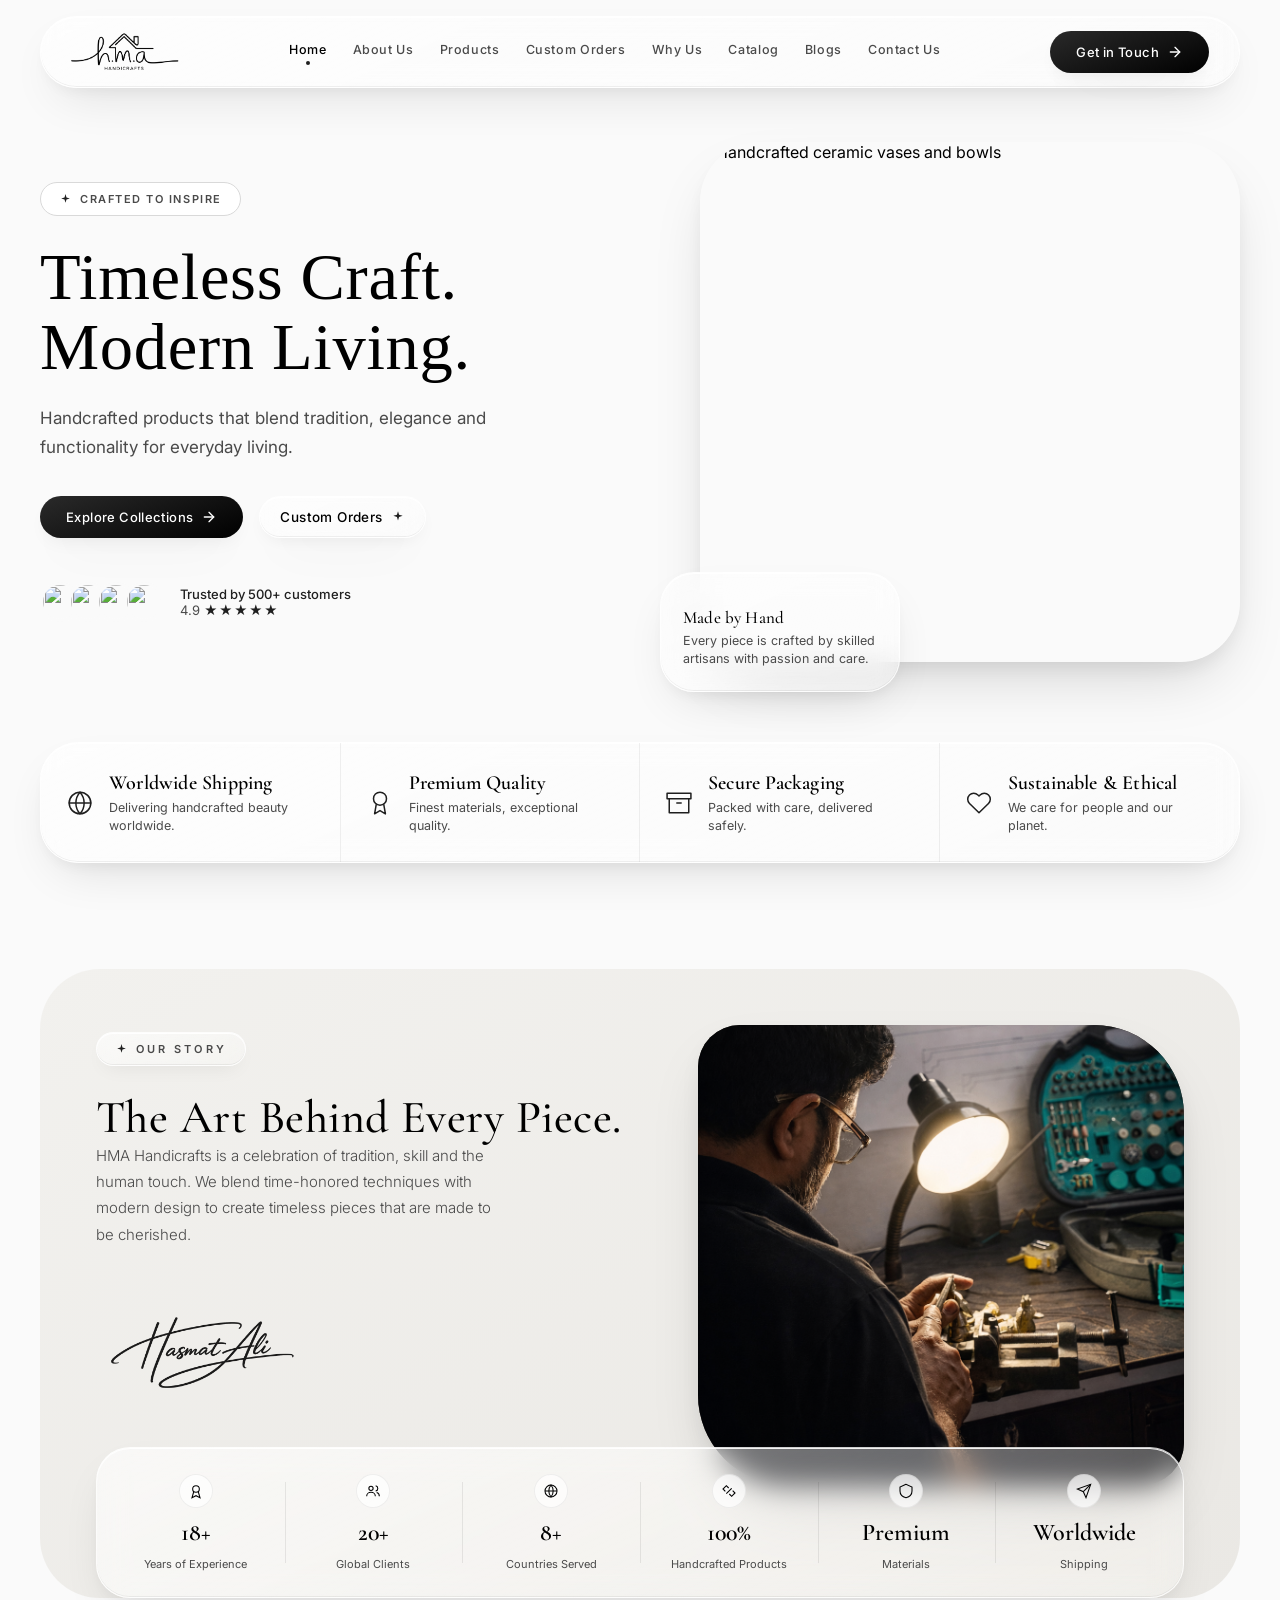
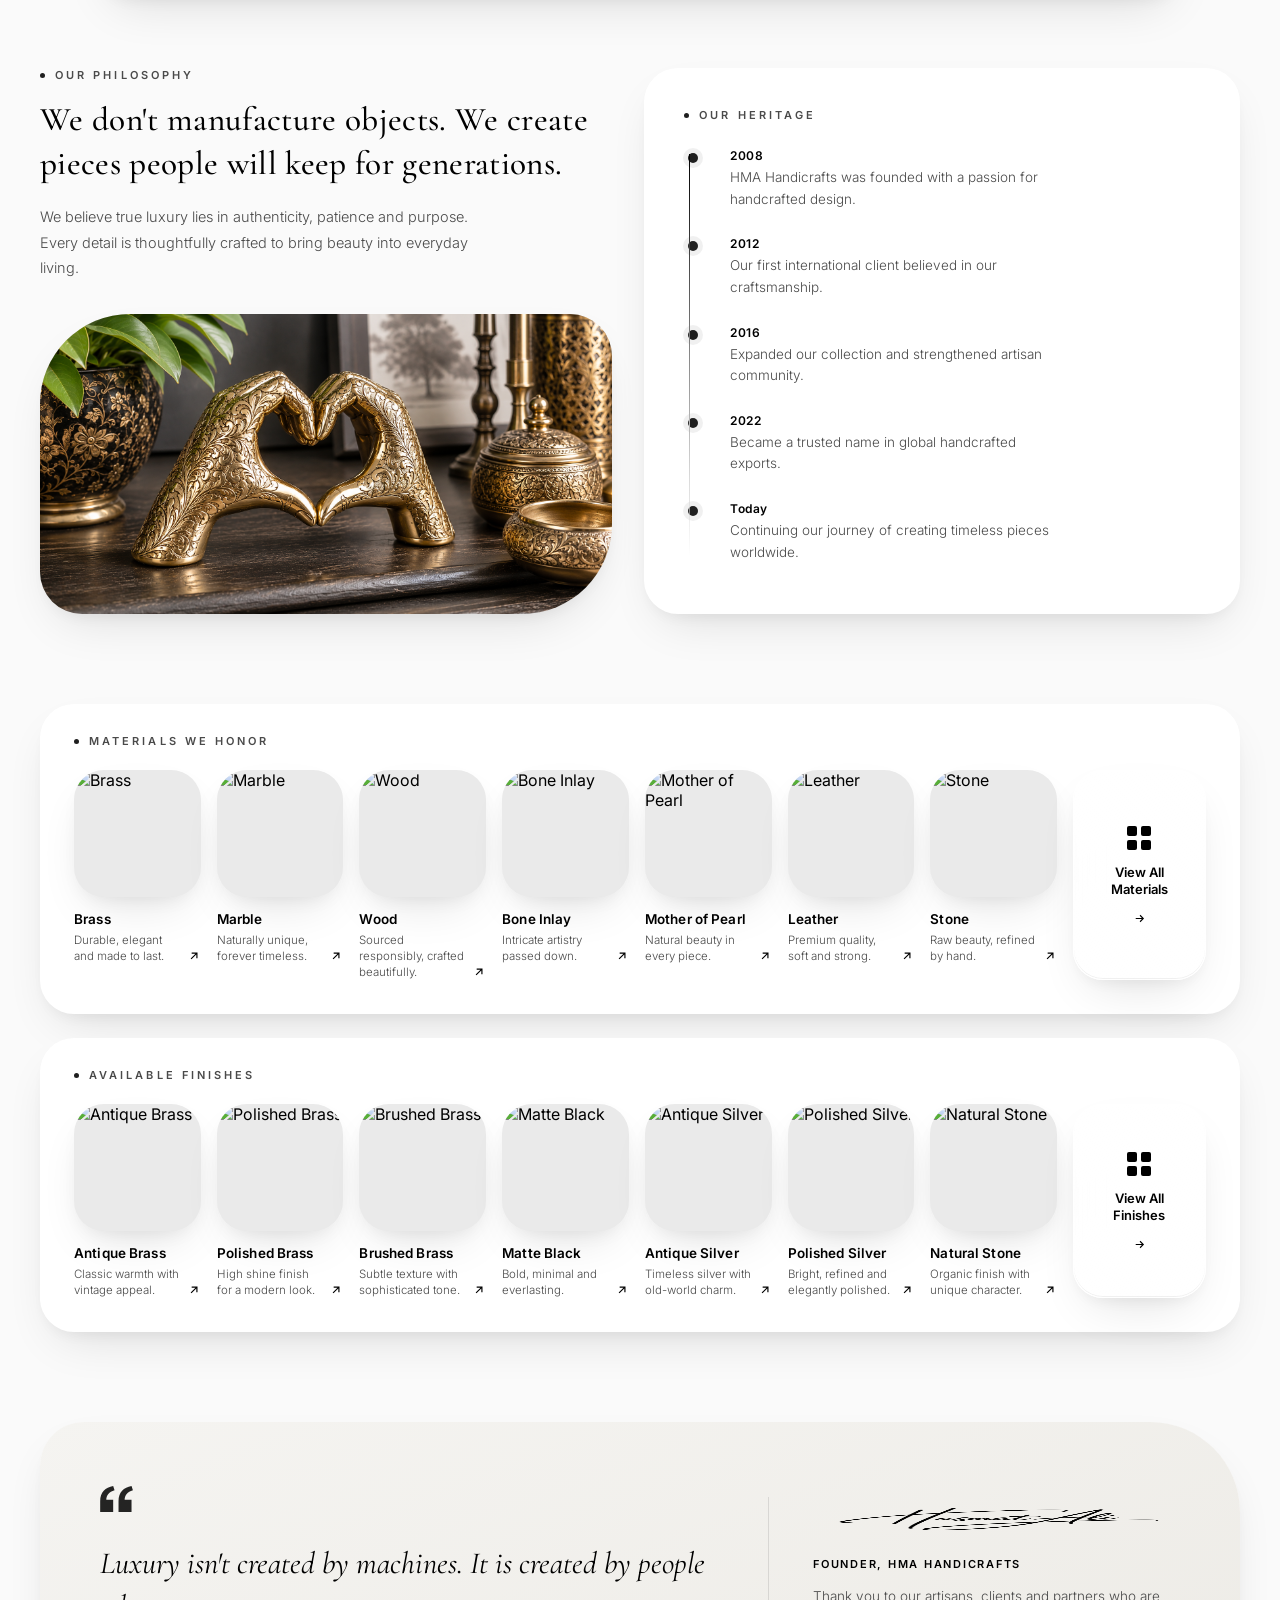
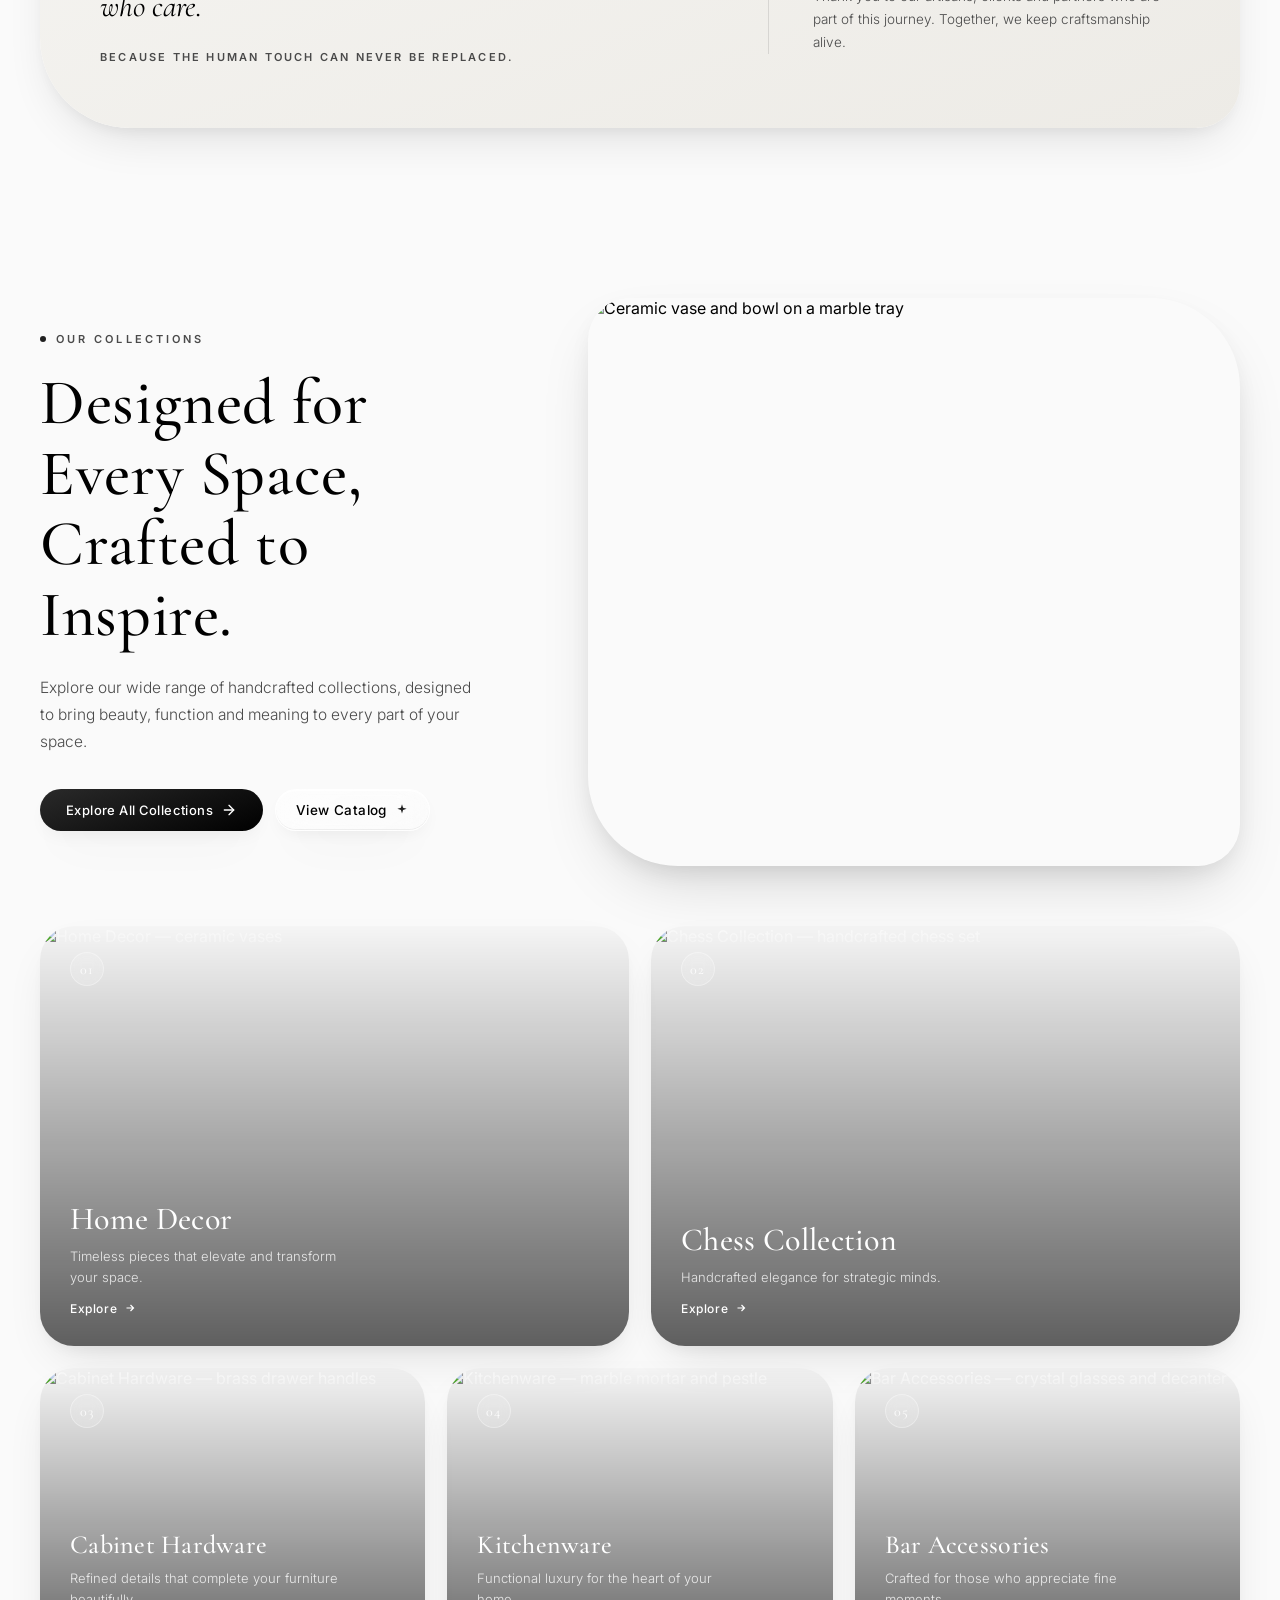
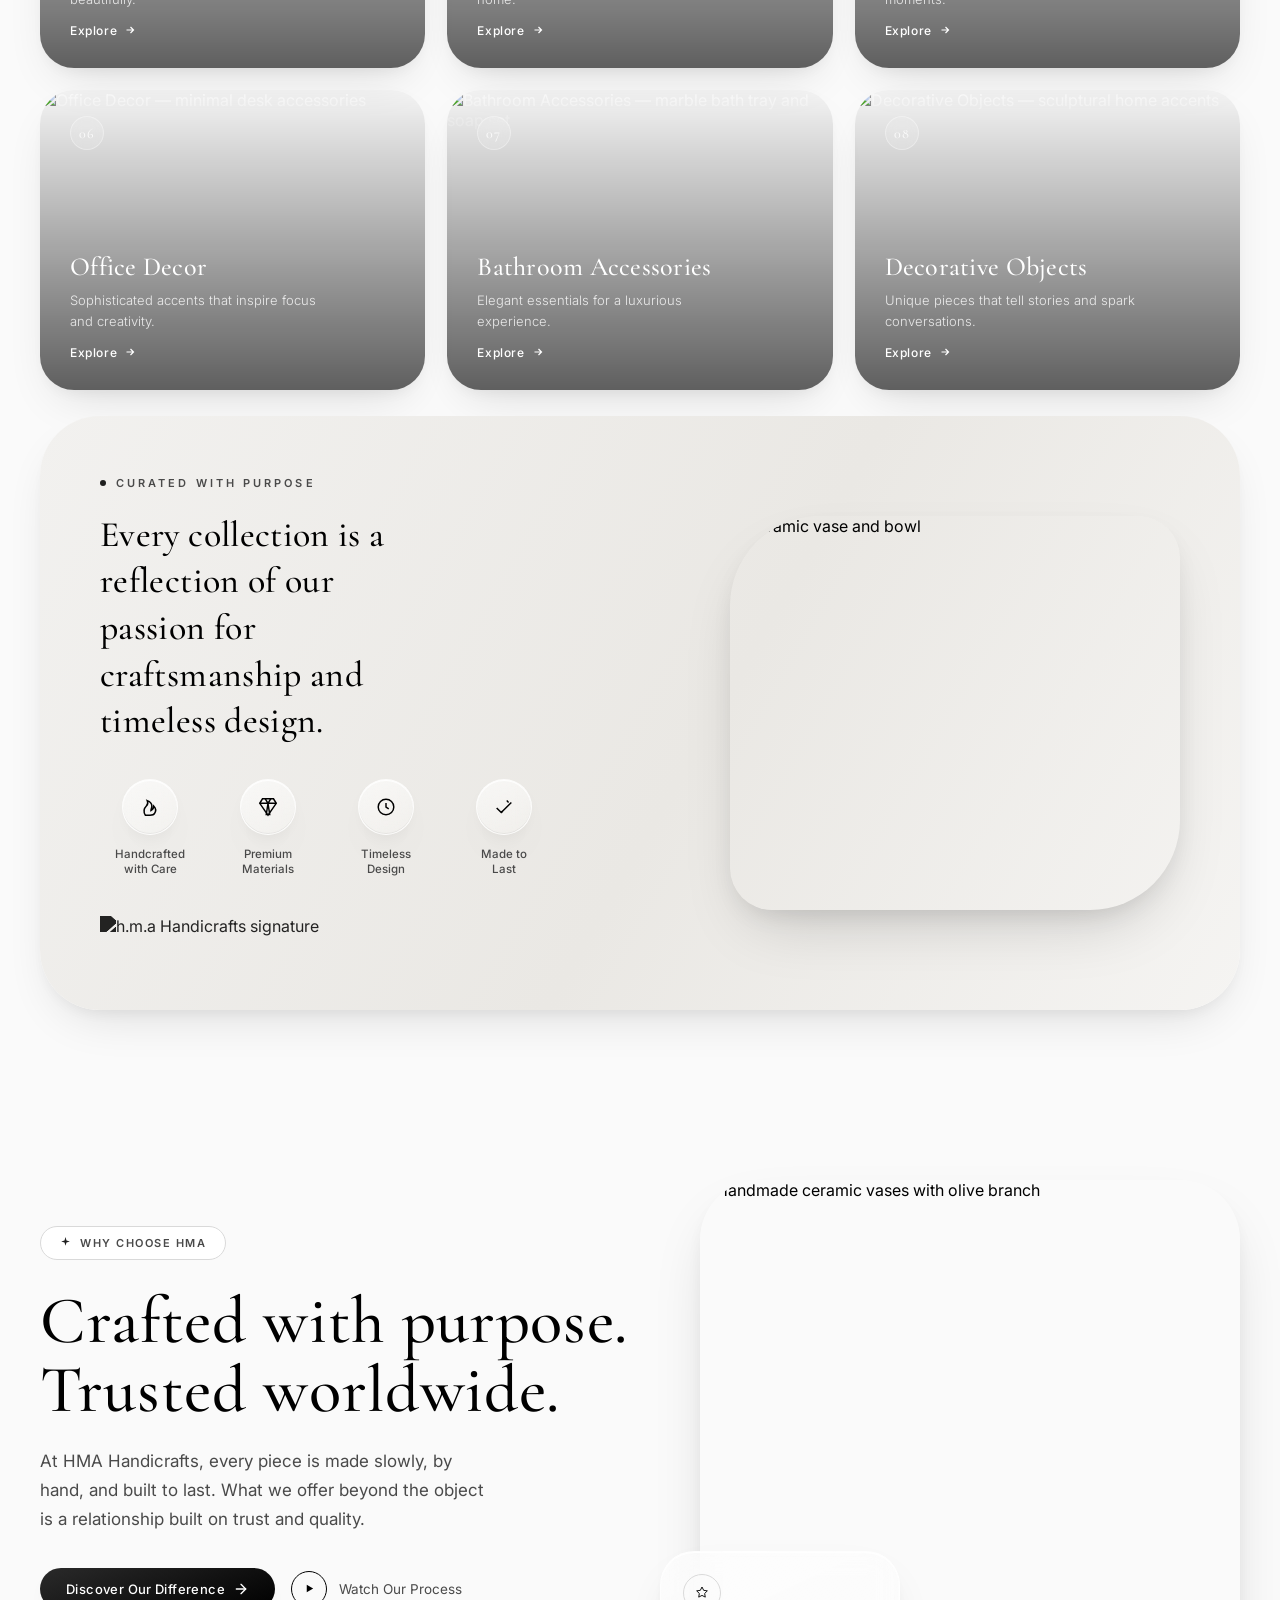
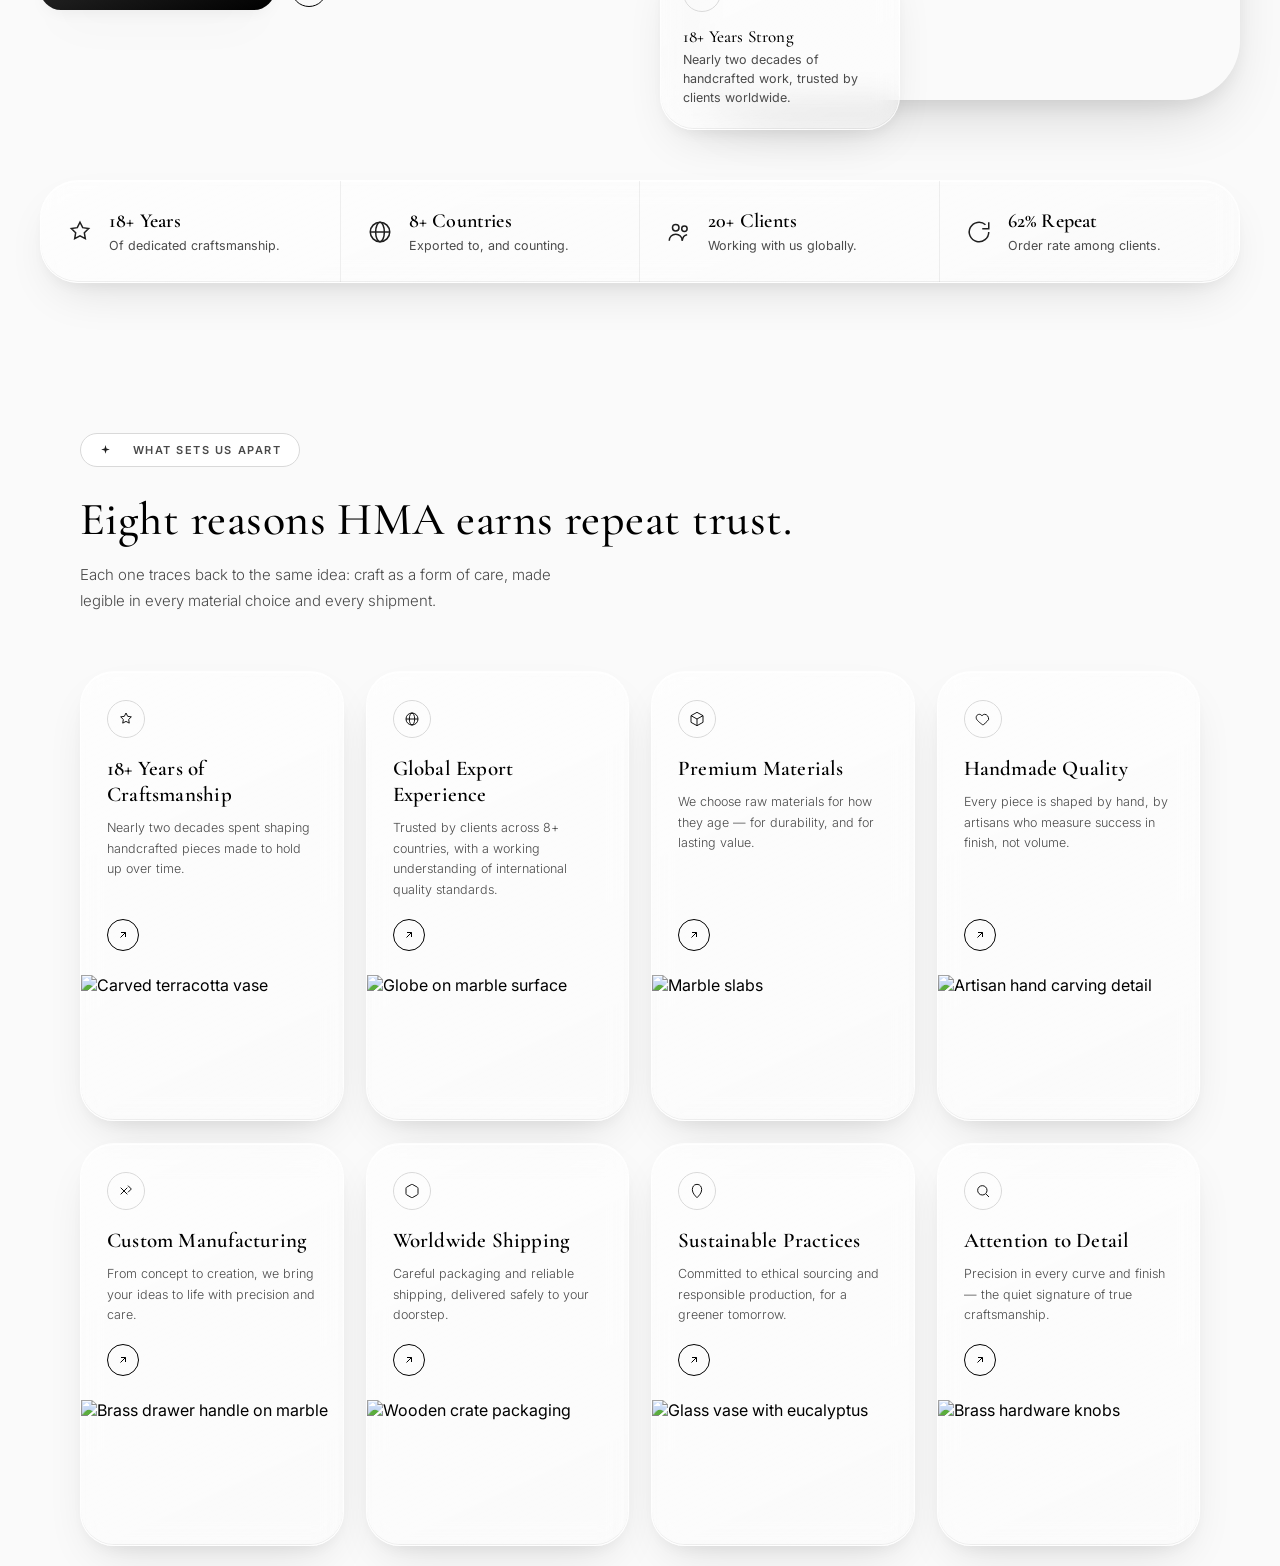
==== index.html @ 2c1ede99 "Update index.html" ====
<!DOCTYPE html>
<html lang="en">
<head>
  <meta charset="UTF-8">
  <meta name="viewport" content="width=device-width, initial-scale=1.0">
  <title>My Website</title>
  <link rel="preconnect" href="https://fonts.googleapis.com">
  <link rel="preconnect" href="https://fonts.gstatic.com" crossorigin>
  <link rel="stylesheet" href="https://fonts.googleapis.com/css2?family=Cormorant+Garamond:ital,wght@0,300;0,400;0,500;0,600;1,400&family=Inter:wght@300;400;500;600&display=swap">
  <style>
    * {
      margin: 0;
      padding: 0;
      box-sizing: border-box;
    }

    a {
      text-decoration: none;
      color: inherit;
    }

    body {
      background-color: #F5F5F7;
      min-height: 100vh;
      font-family: 'Helvetica Neue', Arial, sans-serif;
    }

    :root{
      --ivory:#FAFAFA;
      --cream:#FFFFFF;
      --sand:#F5F5F7;
      --sand-deep:#EAEAEA;
      --taupe:#D9D9D9;
      --clay:#4A4A4A;
      --bronze:#000000;
      --gold:#1F1F1F;
      --gold-soft:#EAEAEA;
      --charcoal:#1F1F1F;
      --graphite:#4A4A4A;
      --ink:#000000;

      --glass-blur:14px;
      --glass-sat:140%;
      --glass-bg:linear-gradient(155deg, rgba(255,255,255,0.62), rgba(255,255,255,0.26));
      --glass-border:1px solid rgba(255,255,255,0.7);
      --glass-highlight:inset 0 1px 0 rgba(255,255,255,0.9), inset 0 -1px 0 rgba(0,0,0,0.06);
      --shadow-soft:0 20px 50px -18px rgba(0,0,0,0.14), 0 8px 20px -8px rgba(0,0,0,0.08);
      --shadow-lift:0 28px 64px -20px rgba(0,0,0,0.18), 0 10px 26px -8px rgba(0,0,0,0.10);

      --shadow-md:var(--shadow-soft);
      --shadow-lg:var(--shadow-lift);

      --r-pill:100px;
    }

    header{
      position:sticky;
      top:16px;
      z-index:100;
      padding:0;
    }
    header .header-inner{position:relative;z-index:2;}
    .header-inner{
      display:flex;
      align-items:center;
      justify-content:space-between;
      gap:24px;
      padding:14px 30px;
      background:var(--glass-bg);
      backdrop-filter:blur(var(--glass-blur)) saturate(var(--glass-sat));
      -webkit-backdrop-filter:blur(var(--glass-blur)) saturate(var(--glass-sat));
      border:var(--glass-border);
      border-radius:var(--r-pill);
      box-shadow:var(--shadow-soft), var(--glass-highlight);
      transition:box-shadow .3s ease;
      max-width:1200px;
      margin:0 auto;
    }
    header.is-scrolled .header-inner{box-shadow:var(--shadow-lift), var(--glass-highlight);}

    .logo{display:flex;align-items:center;flex-shrink:0;}
    .logo img{height:40px;width:auto;}

    nav.main-nav{display:flex;align-items:center;gap:26px;flex-shrink:0;}
    nav.main-nav a{
      font-size:12.5px;
      font-weight:500;
      letter-spacing:0.05em;
      color:var(--graphite);
      white-space:nowrap;
      position:relative;
      padding-bottom:6px;
      transition:color .3s ease;
    }
    nav.main-nav a:hover{color:var(--bronze);}
    nav.main-nav a.active{color:var(--bronze);}
    nav.main-nav a.active::after{
      content:"";position:absolute;left:50%;bottom:-2px;width:4px;height:4px;
      border-radius:50%;background:var(--gold);transform:translateX(-50%);
    }

    .header-actions{display:flex;align-items:center;gap:18px;flex-shrink:0;}
    .icon-btn{display:flex;align-items:center;justify-content:center;width:22px;height:22px;color:var(--ink);position:relative;transition:opacity .25s ease;background:none;border:none;cursor:pointer;}
    .icon-btn:hover{opacity:0.6;}
    .icon-btn svg{width:20px;height:20px;}

    .cart-wrap{position:relative;}
    .cart-badge{
      position:absolute;top:-9px;right:-10px;background:var(--bronze);color:#fff;
      font-size:10px;font-weight:500;width:16px;height:16px;border-radius:50%;
      display:flex;align-items:center;justify-content:center;line-height:1;
    }

    .cta-btn{
      display:inline-flex;align-items:center;gap:8px;
      background:linear-gradient(160deg, #2A2A2A, #000000);
      color:var(--cream);
      padding:13px 26px;
      border-radius:var(--r-pill);
      font-size:13px;
      font-weight:500;
      letter-spacing:0.03em;
      box-shadow:var(--shadow-md);
      transition:transform .3s ease, box-shadow .3s ease;
    }
    .cta-btn:hover{transform:translateY(-2px);box-shadow:var(--shadow-lg);}
    .cta-btn svg{width:16px;height:16px;}

    .menu-toggle{
      display:none;
      align-items:center;
      justify-content:center;
      width:22px;
      height:22px;
      background:none;
      border:none;
      cursor:pointer;
      color:var(--ink);
      flex-shrink:0;
    }
    .menu-toggle svg{width:22px;height:22px;}
    .menu-toggle .icon-close{display:none;}
    header.is-open .menu-toggle .icon-open{display:none;}
    header.is-open .menu-toggle .icon-close{display:block;}

    .mobile-nav{
      display:none;
      flex-direction:column;
      gap:4px;
      position:absolute;
      top:100%;
      left:0;
      right:0;
      margin:10px auto 0;
      padding:10px 16px;
      background:var(--glass-bg);
      backdrop-filter:blur(var(--glass-blur)) saturate(var(--glass-sat));
      -webkit-backdrop-filter:blur(var(--glass-blur)) saturate(var(--glass-sat));
      border:var(--glass-border);
      border-radius:24px;
      box-shadow:var(--shadow-soft), var(--glass-highlight);
      opacity:0;
      transform:translateY(-8px);
      transition:opacity .25s ease, transform .25s ease;
      z-index:1;
    }
    .mobile-nav a{
      font-size:13.5px;
      font-weight:500;
      letter-spacing:0.03em;
      color:var(--graphite);
      padding:12px 6px;
      border-bottom:1px solid rgba(0,0,0,0.06);
    }
    .mobile-nav a:last-of-type{border-bottom:none;}
    .mobile-nav a.active{color:var(--bronze);}
    .mobile-nav .cta-btn{
      justify-content:center;
      margin-top:8px;
    }

    header.is-open .mobile-nav{
      display:flex;
      opacity:1;
      transform:translateY(0);
    }

    @media (max-width: 900px){
      nav.main-nav{display:none;}
      .header-inner{padding:12px 20px;}
      .menu-toggle{display:flex;}
    }
  </style>
  <style>
:root{
  --ivory:#FAFAFA;
  --cream:#FFFFFF;
  --sand:#F5F5F7;
  --sand-deep:#EAEAEA;
  --clay:#4A4A4A;
  --bronze:#000000;
  --gold:#1F1F1F;
  --charcoal:#1F1F1F;
  --graphite:#4A4A4A;
  --ink:#000000;

  --glass-blur:14px;
  --glass-sat:140%;
  --glass-bg:linear-gradient(155deg, rgba(255,255,255,0.62), rgba(255,255,255,0.26));
  --glass-border:1px solid rgba(255,255,255,0.7);
  --glass-highlight:inset 0 1px 0 rgba(255,255,255,0.9), inset 0 -1px 0 rgba(0,0,0,0.06);
  --shadow-soft:0 20px 50px -18px rgba(0,0,0,0.14), 0 8px 20px -8px rgba(0,0,0,0.08);
  --shadow-lift:0 28px 64px -20px rgba(0,0,0,0.18), 0 10px 26px -8px rgba(0,0,0,0.10);
  --shadow-md:var(--shadow-soft);
  --shadow-lg:var(--shadow-lift);

  --line:var(--sand-deep);
  --card:var(--cream);
  --ink-soft:var(--graphite);
  --r-pill:100px;
  --r-hero:60px;
  --r-card:34px;
}

*{margin:0;padding:0;box-sizing:border-box;}
a{color:inherit;text-decoration:none;}
img{display:block;max-width:100%;}
body{font-family:'Inter', sans-serif;background:var(--ivory);}

.glass{
  background:var(--glass-bg);
  backdrop-filter:blur(var(--glass-blur)) saturate(var(--glass-sat));
  -webkit-backdrop-filter:blur(var(--glass-blur)) saturate(var(--glass-sat));
  border:var(--glass-border);
  box-shadow:var(--shadow-soft), var(--glass-highlight);
  position:relative;
}
.glass:hover{box-shadow:var(--shadow-lift), var(--glass-highlight);}

.hero-section{position:relative;padding:70px 40px 60px;}
.hero-grid{
  display:grid;
  grid-template-columns:1.05fr 0.95fr;
  gap:64px;
  align-items:center;
  max-width:1500px;
  margin:0 auto;
}

.badge{
  display:inline-flex;align-items:center;gap:8px;
  padding:9px 18px;
  border-radius:var(--r-pill);
  border:1px solid var(--line);
  background:var(--card);
  font-size:11px;font-weight:600;letter-spacing:0.14em;
  color:var(--clay);
  margin-bottom:26px;
}
.badge svg{width:13px;height:13px;color:var(--gold);}

.hero-left h1{
  font-family:'Georgia', serif;
  font-weight:500;
  letter-spacing:0.01em;
  color:var(--ink);
  font-size:clamp(44px,5.2vw,68px);
  line-height:1.05;
  margin-bottom:22px;
}
.hero-left .lead{
  font-size:17px;line-height:1.7;color:var(--ink-soft);max-width:460px;margin-bottom:34px;
}

.hero-ctas{display:flex;align-items:center;gap:16px;margin-bottom:44px;}

.cta-btn{
  display:inline-flex;align-items:center;gap:8px;
  background:linear-gradient(160deg, #2A2A2A, #000000);
  color:var(--cream);
  padding:13px 26px;
  border-radius:var(--r-pill);
  font-size:13px;
  font-weight:500;
  letter-spacing:0.03em;
  box-shadow:var(--shadow-md);
  transition:transform .3s ease, box-shadow .3s ease;
}
.cta-btn:hover{transform:translateY(-2px);box-shadow:var(--shadow-lg);}
.cta-btn svg{width:16px;height:16px;}

.btn-outline{
  display:inline-flex;align-items:center;gap:8px;
  padding:13px 26px;
  border-radius:var(--r-pill);
  border:1px solid var(--line);
  font-size:13px;
  font-weight:500;
  letter-spacing:0.03em;
  color:var(--charcoal);
  transition:border-color .3s ease, background .3s ease;
}
.btn-outline:hover{border-color:var(--bronze);background:var(--sand);}
.btn-outline svg{width:14px;height:14px;}

.hero-trust{display:flex;align-items:center;gap:16px;}
.avatar-stack{display:flex;}
.avatar-stack img{width:40px;height:40px;border-radius:50%;object-fit:cover;border:3px solid var(--ivory);margin-left:-12px;}
.avatar-stack img:first-child{margin-left:0;}
.trust-text .trust-line1{font-size:13px;font-weight:500;color:var(--charcoal);}
.trust-text .trust-rating{font-size:13px;color:var(--ink-soft);}
.trust-text .stars{color:var(--gold);letter-spacing:1px;}

.hero-right{position:relative;border-radius:var(--r-hero);overflow:visible;}
.hero-right img{border-radius:var(--r-hero);width:100%;height:520px;object-fit:cover;box-shadow:var(--shadow-lg);}

.hero-float-card{
  position:absolute;bottom:-30px;left:-40px;
  width:240px;padding:22px;
  border-radius:var(--r-card);
}
.hero-float-avatars{display:flex;margin-bottom:12px;}
.hero-float-avatars img{width:30px;height:30px;border-radius:50%;object-fit:cover;border:2px solid #fff;margin-left:-10px;}
.hero-float-avatars img:first-child{margin-left:0;}
.hero-float-card h4{
  font-family:'Georgia', serif;
  font-weight:500;
  color:var(--ink);
  font-size:17px;margin-bottom:4px;
}
.hero-float-card p{font-size:12.5px;line-height:1.5;color:var(--ink-soft);}

@media (max-width:1024px){
  .hero-grid{grid-template-columns:1fr;gap:48px;}
  .hero-right{order:-1;}
  .hero-float-card{left:20px;}
}
</style>
</style>
<style>
:root{
  --clay:#4A4A4A;
  --charcoal:#1F1F1F;
  --graphite:#4A4A4A;
  --ink:#000000;
  --glass-blur:14px;
  --glass-sat:140%;
  --glass-bg:linear-gradient(155deg, rgba(255,255,255,0.62), rgba(255,255,255,0.26));
  --glass-border:1px solid rgba(255,255,255,0.7);
  --glass-highlight:inset 0 1px 0 rgba(255,255,255,0.9), inset 0 -1px 0 rgba(0,0,0,0.06);
  --shadow-soft:0 20px 50px -18px rgba(0,0,0,0.14), 0 8px 20px -8px rgba(0,0,0,0.08);
  --ink-soft:var(--graphite);
  --r-app:38px;
}
*{margin:0;padding:0;box-sizing:border-box;}
.feature-glass{
  background:var(--glass-bg);
  backdrop-filter:blur(var(--glass-blur)) saturate(var(--glass-sat));
  -webkit-backdrop-filter:blur(var(--glass-blur)) saturate(var(--glass-sat));
  border:var(--glass-border);
  box-shadow:var(--shadow-soft), var(--glass-highlight);
  position:relative;
}
.feature-strip{padding:20px 40px 70px;}
.feature-card-outer{
  display:grid;
  grid-template-columns:repeat(4,1fr);
  border-radius:var(--r-app);
  overflow:hidden;
  max-width:1500px;
  margin:0 auto;
}
.feature-item{
  display:flex;align-items:center;gap:16px;
  padding:28px 26px;
  border-right:1px solid rgba(0,0,0,0.06);
}
.feature-item:last-child{border-right:none;}
.feature-item svg{width:26px;height:26px;color:var(--charcoal);flex-shrink:0;}
.feature-item h4{
  font-family:'Cormorant Garamond', serif;
  font-weight:500;
  color:var(--ink);
  font-size:15px;margin-bottom:4px;
}
.feature-item p{font-size:12.5px;color:var(--ink-soft);line-height:1.4;}
@media (max-width:1024px){
  .feature-card-outer{grid-template-columns:repeat(2,1fr);}
  .feature-item{border-bottom:1px solid rgba(0,0,0,0.06);border-right:none;}
}
@media (max-width:640px){
  .feature-card-outer{grid-template-columns:1fr;}
  .feature-item{border-right:none;}
}
</style>
</head>
<body>

  <header>
    <div class="header-inner">
      <div class="logo">
        <img src="assets/logo.png" alt="h.m.a Handicrafts">
      </div>

      <nav class="main-nav">
        <a href="#" class="active">Home</a>
        <a href="#">About Us</a>
        <a href="#">Products</a>
        <a href="#">Custom Orders</a>
        <a href="#">Why Us</a>
        <a href="#">Catalog</a>
        <a href="#">Blogs</a>
        <a href="#">Contact Us</a>
      </nav>

      <div class="header-actions">
        <a href="#" class="cta-btn">
          <span class="label">Get in Touch</span>
          <svg viewBox="0 0 24 24" fill="none" stroke="currentColor" stroke-width="2" stroke-linecap="round" stroke-linejoin="round"><line x1="5" y1="12" x2="19" y2="12"/><polyline points="12 5 19 12 12 19"/></svg>
        </a>
        <button class="menu-toggle" aria-label="Toggle menu">
          <svg class="icon-open" viewBox="0 0 24 24" fill="none" stroke="currentColor" stroke-width="1.8" stroke-linecap="round" stroke-linejoin="round"><line x1="3" y1="6" x2="21" y2="6"/><line x1="3" y1="12" x2="21" y2="12"/><line x1="3" y1="18" x2="21" y2="18"/></svg>
          <svg class="icon-close" viewBox="0 0 24 24" fill="none" stroke="currentColor" stroke-width="1.8" stroke-linecap="round" stroke-linejoin="round"><line x1="6" y1="6" x2="18" y2="18"/><line x1="6" y1="18" x2="18" y2="6"/></svg>
        </button>
      </div>
    </div>

    <nav class="mobile-nav">
      <a href="#" class="active">Home</a>
      <a href="#">About Us</a>
      <a href="#">Products</a>
      <a href="#">Custom Orders</a>
      <a href="#">Why Us</a>
      <a href="#">Catalog</a>
      <a href="#">Blogs</a>
      <a href="#">Contact Us</a>
    </nav>
  </header>

<section class="hero-section">
  <div class="hero-grid">
    <div class="hero-left">
      <span class="badge">
        <svg viewBox="0 0 24 24" fill="currentColor"><path d="M12 2l1.8 6.2L20 10l-6.2 1.8L12 18l-1.8-6.2L4 10l6.2-1.8L12 2z"/></svg>
        CRAFTED TO INSPIRE
      </span>
      <h1>Timeless Craft.<br>Modern Living.</h1>
      <p class="lead">Handcrafted products that blend tradition, elegance and functionality for everyday living.</p>

      <div class="hero-ctas">
        <a href="#" class="cta-btn">
          Explore Collections
          <svg viewBox="0 0 24 24" fill="none" stroke="currentColor" stroke-width="2" stroke-linecap="round" stroke-linejoin="round"><line x1="5" y1="12" x2="19" y2="12"/><polyline points="12 5 19 12 12 19"/></svg>
        </a>
        <a href="#" class="btn-outline">
          Custom Orders
          <svg viewBox="0 0 24 24" fill="currentColor"><path d="M12 2l1.8 6.2L20 10l-6.2 1.8L12 18l-1.8-6.2L4 10l6.2-1.8L12 2z"/></svg>
        </a>
      </div>

      <div class="hero-trust">
        <div class="avatar-stack">
          <img src="https://i.pravatar.cc/80?img=12" alt="">
          <img src="https://i.pravatar.cc/80?img=13" alt="">
          <img src="https://i.pravatar.cc/80?img=32" alt="">
          <img src="https://i.pravatar.cc/80?img=47" alt="">
        </div>
        <div class="trust-text">
          <div class="trust-line1">Trusted by 500+ customers</div>
          <div class="trust-rating">4.9 <span class="stars">★★★★★</span></div>
        </div>
      </div>
    </div>

    <div class="hero-right">
      <img src="https://images.unsplash.com/photo-1578500494198-246f612d3b3d?w=800" alt="Handcrafted ceramic vases and bowls">
      <div class="hero-float-card glass">
        <div class="hero-float-avatars">
        </div>
        <h4>Made by Hand</h4>
        <p>Every piece is crafted by skilled artisans with passion and care.</p>
      </div>
    </div>
  </div>
</section>

<section class="feature-strip">
  <div class="feature-card-outer feature-glass">
    <div class="feature-item">
      <svg viewBox="0 0 24 24" fill="none" stroke="currentColor" stroke-width="1.5" stroke-linecap="round" stroke-linejoin="round"><circle cx="12" cy="12" r="10"/><line x1="2" y1="12" x2="22" y2="12"/><path d="M12 2a15 15 0 0 1 0 20 15 15 0 0 1 0-20z"/></svg>
      <div>
        <h4>Worldwide Shipping</h4>
        <p>Delivering handcrafted beauty worldwide.</p>
      </div>
    </div>
    <div class="feature-item">
      <svg viewBox="0 0 24 24" fill="none" stroke="currentColor" stroke-width="1.5" stroke-linecap="round" stroke-linejoin="round"><circle cx="12" cy="8" r="6"/><path d="M8.5 13.5 7 22l5-3 5 3-1.5-8.5"/></svg>
      <div>
        <h4>Premium Quality</h4>
        <p>Finest materials, exceptional quality.</p>
      </div>
    </div>
    <div class="feature-item">
      <svg viewBox="0 0 24 24" fill="none" stroke="currentColor" stroke-width="1.5" stroke-linecap="round" stroke-linejoin="round"><path d="M21 8v13H3V8"/><path d="M1 3h22v5H1z"/><line x1="10" y1="12" x2="14" y2="12"/></svg>
      <div>
        <h4>Secure Packaging</h4>
        <p>Packed with care, delivered safely.</p>
      </div>
    </div>
    <div class="feature-item">
      <svg viewBox="0 0 24 24" fill="none" stroke="currentColor" stroke-width="1.5" stroke-linecap="round" stroke-linejoin="round"><path d="M20.8 4.6a5.5 5.5 0 0 0-7.8 0L12 5.6l-1-1a5.5 5.5 0 0 0-7.8 7.8l1 1L12 21l7.8-7.6 1-1a5.5 5.5 0 0 0 0-7.8z"/></svg>
      <div>
        <h4>Sustainable &amp; Ethical</h4>
        <p>We care for people and our planet.</p>
      </div>
    </div>
  </div>
</section>

<style>
.hma-page{
  --ivory:#FAFAFA;
  --cream:#FFFFFF;
  --clay:#4A4A4A;
  --bronze:#000000;
  --gold:#1F1F1F;
  --graphite:#4A4A4A;
  --ink:#000000;

  --glass-blur:14px;
  --glass-sat:140%;
  --glass-bg:linear-gradient(155deg, rgba(255,255,255,0.62), rgba(255,255,255,0.26));
  --glass-border:1px solid rgba(255,255,255,0.7);
  --glass-highlight:inset 0 1px 0 rgba(255,255,255,0.9), inset 0 -1px 0 rgba(0,0,0,0.06);
  --shadow-soft:0 20px 50px -18px rgba(0,0,0,0.14), 0 8px 20px -8px rgba(0,0,0,0.08);
  --shadow-lift:0 28px 64px -20px rgba(0,0,0,0.18), 0 10px 26px -8px rgba(0,0,0,0.10);

  --r-pill:100px;
  --r-card:34px;
  --r-asym-a:42px 90px 42px 90px;
}
.hma-page *{ box-sizing:border-box; }
.hma-page img{ max-width:100%; display:block; }

.hma-badge{
  display:inline-flex; align-items:center; gap:8px;
  border:var(--glass-border);
  background:var(--glass-bg);
  backdrop-filter:blur(var(--glass-blur)) saturate(var(--glass-sat));
  -webkit-backdrop-filter:blur(var(--glass-blur)) saturate(var(--glass-sat));
  padding:9px 18px; border-radius:var(--r-pill);
  font-size:11px; font-weight:600; letter-spacing:0.28em; text-transform:uppercase; color:var(--clay);
  margin-bottom:26px;
  box-shadow:var(--shadow-soft), var(--glass-highlight);
}
.hma-badge svg{ width:13px; height:13px; flex-shrink:0; color:var(--gold); }

.hma-hero-section{ padding:36px 40px 0; position:relative; }
.hma-hero-card{
  max-width:1420px; margin:0 auto;
  background:linear-gradient(150deg,#F2F1EE 0%, #EAE8E4 100%);
  border-radius:60px;
  padding:56px 56px 0;
  position:relative;
  overflow:visible;
  z-index:1;
}
.hma-hero-grid{
  display:grid; grid-template-columns: 0.92fr 1.08fr;
  gap:56px; align-items:center;
}
.hma-hero-left{ padding-bottom:56px; }
.hma-hero-left h1{
  font-family:'Cormorant Garamond', serif; font-weight:500; color:var(--ink); letter-spacing:0.01em;
  font-size:clamp(34px, 3.6vw, 50px);
  line-height:1.1; margin-bottom:22px;
}
.hma-hero-left p{
  font-size:15px; line-height:1.75; color:var(--graphite);
  font-weight:300; max-width:400px; margin-bottom:34px;
}
.hma-sig-row{ display:flex; align-items:flex-end; gap:26px; flex-wrap:wrap; }
.hma-sig-row img{ height:140px; width:auto; opacity:0.9; }
  .hma-sig-blank{
  width:150px; height:46px; background:#fff; border-radius:14px;
  box-shadow: var(--shadow-soft);
}

.hma-hero-right{ position:relative; align-self:stretch; }
.hma-hero-photo{
  width:100%; height:460px;
  border-radius:var(--r-asym-a);
  overflow:hidden;
  background-color:#3a352f;
  box-shadow: var(--shadow-lift);
}
.hma-hero-photo img{
  width:100%; height:100%; object-fit:cover; object-position:center 30%;
  transition:transform .8s cubic-bezier(.16,.84,.44,1);
}
.hma-hero-photo:hover img{ transform:scale(1.03); }

.hma-stats-bar{
  margin-top:-38px; position:relative; z-index:5;
  background: var(--glass-bg);
  backdrop-filter: blur(var(--glass-blur)) saturate(var(--glass-sat));
  -webkit-backdrop-filter: blur(var(--glass-blur)) saturate(var(--glass-sat));
  border: var(--glass-border);
  box-shadow: var(--shadow-soft), var(--glass-highlight);
  border-radius:var(--r-card);
  display:grid; grid-template-columns:repeat(6,1fr);
  padding:26px 10px;
}
.hma-stat{
  display:flex; flex-direction:column; align-items:center; gap:10px;
  text-align:center; padding:0 8px; position:relative;
}
.hma-stat + .hma-stat::before{
  content:''; position:absolute; left:0; top:8px; bottom:8px; width:1px;
  background:rgba(0,0,0,0.08);
}
.hma-stat .hma-stat-icon{
  width:34px; height:34px; border-radius:50%;
  background:rgba(255,255,255,0.7); border:1px solid rgba(0,0,0,0.06);
  display:flex; align-items:center; justify-content:center;
}
.hma-stat .hma-stat-icon svg{ width:16px; height:16px; color:var(--bronze); }
.hma-stat strong{ font-family:'Cormorant Garamond', serif; font-size:24px; font-weight:600; color:var(--ink); }
.hma-stat span{ font-size:11px; color:var(--graphite); line-height:1.3; font-weight:400; }

.hma-hero-section-spacer{ height:70px; }

@media (max-width:900px){
  .hma-hero-grid{ grid-template-columns:1fr; }
  .hma-stats-bar{ grid-template-columns:repeat(3,1fr); row-gap:22px; }
}
</style>

<section class="hma-hero-section hma-page">
  <div class="hma-hero-card">
    <div class="hma-hero-grid">

      <div class="hma-hero-left">
        <span class="hma-badge">
          <svg viewBox="0 0 24 24" fill="currentColor"><path d="M12 2l1.8 6.2L20 10l-6.2 1.8L12 18l-1.8-6.2L4 10l6.2-1.8L12 2z"/></svg>
          Our Story
        </span>
        <h1>The Art Behind Every Piece.</h1>
        <p>HMA Handicrafts is a celebration of tradition, skill and the human touch. We blend time-honored techniques with modern design to create timeless pieces that are made to be cherished.</p>
        <div class="hma-sig-row">
<img src="assets/hma-signature.png" class="signature" alt="Hasmat Ali, Founder signature" decoding="async">       
        </div>
      </div>

      <div class="hma-hero-right">
        <div class="hma-hero-photo">
          <img src="assets/hero-photo.png" alt="Artisan hand-carving a decorative stone piece in the workshop" fetchpriority="high" decoding="async">
        </div>
      </div>

    </div>

    <div class="hma-stats-bar">
      <div class="hma-stat">
        <div class="hma-stat-icon"><svg viewBox="0 0 24 24" fill="none" stroke="currentColor" stroke-width="1.6"><circle cx="12" cy="9" r="5"/><path d="M8.5 13.5 6 22l6-3 6 3-2.5-8.5"/></svg></div>
        <strong>18+</strong><span>Years of Experience</span>
      </div>
      <div class="hma-stat">
        <div class="hma-stat-icon"><svg viewBox="0 0 24 24" fill="none" stroke="currentColor" stroke-width="1.6"><circle cx="9" cy="8" r="3.2"/><path d="M2.5 20c0-3.6 3-6 6.5-6s6.5 2.4 6.5 6"/><path d="M16 4.2c1.8.4 3.2 2 3.2 3.9 0 1.9-1.4 3.5-3.2 3.9"/><path d="M17.5 14.3c2.3.6 4 2.7 4 5.7"/></svg></div>
        <strong>20+</strong><span>Global Clients</span>
      </div>
      <div class="hma-stat">
        <div class="hma-stat-icon"><svg viewBox="0 0 24 24" fill="none" stroke="currentColor" stroke-width="1.6"><circle cx="12" cy="12" r="9"/><path d="M3 12h18M12 3a14 14 0 0 1 0 18 14 14 0 0 1 0-18Z"/></svg></div>
        <strong>8+</strong><span>Countries Served</span>
      </div>
      <div class="hma-stat">
        <div class="hma-stat-icon"><svg viewBox="0 0 24 24" fill="none" stroke="currentColor" stroke-width="1.6"><path d="M6.5 12.5 3 9l5-5 3.5 3.5M17.5 11.5 21 15l-5 5-3.5-3.5"/><path d="M8 16 16 8"/></svg></div>
        <strong>100%</strong><span>Handcrafted Products</span>
      </div>
      <div class="hma-stat">
        <div class="hma-stat-icon"><svg viewBox="0 0 24 24" fill="none" stroke="currentColor" stroke-width="1.6"><path d="M12 2 3 6v6c0 5 3.8 8.7 9 10 5.2-1.3 9-5 9-10V6l-9-4Z"/></svg></div>
        <strong>Premium</strong><span>Materials</span>
      </div>
      <div class="hma-stat">
        <div class="hma-stat-icon"><svg viewBox="0 0 24 24" fill="none" stroke="currentColor" stroke-width="1.6"><path d="M22 2 11 13"/><path d="M22 2 15 22l-4-9-9-4 20-7Z"/></svg></div>
        <strong>Worldwide</strong><span>Shipping</span>
      </div>
    </div>
  </div>
  <div class="hero-section-spacer" style="height:70px"></div>
</section>

<style>
.hma-page{
  --ivory:#FAFAFA;
  --cream:#FFFFFF;
  --taupe:#D9D9D9;
  --clay:#4A4A4A;
  --gold:#1F1F1F;
  --graphite:#4A4A4A;
  --ink:#000000;

  --shadow-soft:0 20px 50px -18px rgba(0,0,0,0.14), 0 8px 20px -8px rgba(0,0,0,0.08);
  --shadow-lift:0 28px 64px -20px rgba(0,0,0,0.18), 0 10px 26px -8px rgba(0,0,0,0.10);

  --r-card:34px;
  --r-asym-b:90px 42px 90px 42px;

  font-family:'Inter', sans-serif;
  font-weight:400;
}
.hma-page *{ box-sizing:border-box; }
.hma-page img{ max-width:100%; display:block; }
.hma-page h1,.hma-page h2,.hma-page h3,.hma-page h4,.hma-page h5{
  font-family:'Cormorant Garamond', serif;
  font-weight:500;
  color:var(--ink);
  letter-spacing:0.01em;
  margin:0;
}

.hma-eyebrow{
  display:flex; align-items:center; gap:10px;
  font-family:'Inter', sans-serif;
  font-size:11px; letter-spacing:0.28em; text-transform:uppercase;
  color:var(--clay); font-weight:600; margin-bottom:16px;
}
.hma-eyebrow::before{
  content:''; width:5px; height:5px; border-radius:50%; background:var(--gold); flex:0 0 auto;
}

.hma-phil-section{ padding:0px 40px 90px; position:relative; z-index:1; }
.hma-phil-grid{
  max-width:1420px; margin:0 auto;
  display:grid; grid-template-columns: 0.98fr 1.02fr; gap:32px; align-items:stretch;
}
.hma-phil-left h2{
  font-size:clamp(26px,2.6vw,36px); line-height:1.32; margin-bottom:18px;
}
.hma-phil-left > p{
  font-size:14.5px; color:var(--graphite); line-height:1.75; font-weight:300;
  max-width:430px; margin-bottom:34px;
}
.hma-phil-photo{
  width:100%; height:300px;
  border-radius:var(--r-asym-b);
  overflow:hidden;
  background-color:#e7e3dc;
  box-shadow: var(--shadow-soft);
}
.hma-phil-photo img{
  width:100%; height:100%; object-fit:cover; object-position:center;
  transition:transform .8s cubic-bezier(.16,.84,.44,1);
}
.hma-phil-photo:hover img{ transform:scale(1.03); }

.hma-heritage-card{
  background:var(--cream);
  border-radius:var(--r-card);
  padding:40px 40px 30px;
  box-shadow: var(--shadow-soft);
  transition:box-shadow .3s ease;
}
.hma-heritage-card:hover{ box-shadow:var(--shadow-lift); }
.hma-timeline{ margin-top:26px; position:relative; padding-left:4px; }
.hma-timeline-line{
  position:absolute; left:5px; top:6px; bottom:6px; width:1px;
  background:linear-gradient(var(--ink), var(--taupe) 80%, transparent);
}
.hma-t-item{ display:grid; grid-template-columns:22px 1fr; gap:20px; margin-bottom:26px; }
.hma-t-item:last-child{ margin-bottom:0; }
.hma-t-dot{
  width:10px; height:10px; border-radius:50%; background:var(--gold);
  margin-left:0px; margin-top:5px; box-shadow:0 0 0 5px rgba(0,0,0,0.06);
}
.hma-t-item .yr{ font-family:'Inter'; font-size:12px; font-weight:600; letter-spacing:0.04em; color:var(--ink); display:block; margin-bottom:4px; }
.hma-t-item p{ font-size:13.5px; color:var(--graphite); line-height:1.6; font-weight:300; max-width:320px; }

@media (max-width:900px){
  .hma-phil-grid{ grid-template-columns:1fr; }
}
</style>

<section class="hma-phil-section hma-page">
  <div class="hma-phil-grid">

    <div class="hma-phil-left">
      <div class="hma-eyebrow">Our Philosophy</div>
      <h2>We don't manufacture objects. We create pieces people will keep for generations.</h2>
      <p>We believe true luxury lies in authenticity, patience and purpose. Every detail is thoughtfully crafted to bring beauty into everyday living.</p>
      <div class="hma-phil-photo">
        <img src="assets/philosophy-photo.png.png" alt="Handcrafted ceramic vase with dried flowers and bowl on a marble tray" loading="lazy" decoding="async">
      </div>
    </div>

    <div class="hma-heritage-card">
      <div class="hma-eyebrow">Our Heritage</div>

      <div class="hma-timeline">
        <div class="hma-timeline-line"></div>

        <div class="hma-t-item">
          <div class="hma-t-dot"></div>
          <div><span class="yr">2008</span><p>HMA Handicrafts was founded with a passion for handcrafted design.</p></div>
        </div>
        <div class="hma-t-item">
          <div class="hma-t-dot"></div>
          <div><span class="yr">2012</span><p>Our first international client believed in our craftsmanship.</p></div>
        </div>
        <div class="hma-t-item">
          <div class="hma-t-dot"></div>
          <div><span class="yr">2016</span><p>Expanded our collection and strengthened artisan community.</p></div>
        </div>
        <div class="hma-t-item">
          <div class="hma-t-dot"></div>
          <div><span class="yr">2022</span><p>Became a trusted name in global handcrafted exports.</p></div>
        </div>
        <div class="hma-t-item">
          <div class="hma-t-dot"></div>
          <div><span class="yr">Today</span><p>Continuing our journey of creating timeless pieces worldwide.</p></div>
        </div>
      </div>
    </div>

  </div>
</section>

<style>
.hma-page{
  --ivory:#FAFAFA;
  --cream:#FFFFFF;
  --sand-deep:#EAEAEA;
  --clay:#4A4A4A;
  --bronze:#000000;
  --gold:#1F1F1F;
  --graphite:#4A4A4A;
  --ink:#000000;

  --glass-blur:14px;
  --glass-sat:140%;
  --glass-bg:linear-gradient(155deg, rgba(255,255,255,0.62), rgba(255,255,255,0.26));
  --glass-border:1px solid rgba(255,255,255,0.7);
  --glass-highlight:inset 0 1px 0 rgba(255,255,255,0.9), inset 0 -1px 0 rgba(0,0,0,0.06);
  --shadow-soft:0 20px 50px -18px rgba(0,0,0,0.14), 0 8px 20px -8px rgba(0,0,0,0.08);

  --r-card:34px;
  --r-tile:30px;

  font-family:'Inter', sans-serif;
  font-weight:400;
}
.hma-page *{ box-sizing:border-box; }
.hma-page img{ max-width:100%; display:block; }
.hma-page a{ color:inherit; text-decoration:none; }

.hma-eyebrow{
  display:flex; align-items:center; gap:10px;
  font-family:'Inter', sans-serif;
  font-size:11px; letter-spacing:0.28em; text-transform:uppercase;
  color:var(--clay); font-weight:600; margin-bottom:16px;
}
.hma-eyebrow::before{
  content:''; width:5px; height:5px; border-radius:50%; background:var(--gold); flex:0 0 auto;
}

.hma-materials-section{ padding:0 40px 30px; position:relative; z-index:1; }
.hma-materials-inner{ max-width:1420px; margin:0 auto; display:flex; flex-direction:column; gap:24px; }

.hma-row-card{
  background:var(--cream);
  border-radius:var(--r-card);
  padding:30px 34px 34px;
  box-shadow: var(--shadow-soft);
}
.hma-row-title{ margin-bottom:22px; }

.hma-materials-grid{
  display:grid; grid-template-columns:repeat(7,1fr) 1.05fr; gap:16px; align-items:stretch;
}
.hma-material{ text-align:left; }
.hma-material .swatch{
  width:100%; aspect-ratio:1/1; border-radius:var(--r-tile); margin-bottom:14px;
  overflow:hidden; background:var(--sand-deep);
  box-shadow:var(--shadow-soft);
}
.hma-material .swatch img{
  width:100%; height:100%; object-fit:cover; object-position:center;
  display:block; transition:transform .6s cubic-bezier(.16,.84,.44,1);
}
.hma-material:hover .swatch img{ transform:scale(1.06); }
.hma-material h5{ font-family:'Inter'; font-size:13.5px; font-weight:600; color:var(--ink); margin-bottom:5px; }
.hma-material .desc-row{ display:flex; align-items:flex-end; justify-content:space-between; gap:6px; }
.hma-material p{ font-size:11.5px; color:var(--graphite); line-height:1.4; font-weight:300; }
.hma-material .arrow{
  flex:0 0 auto; width:14px; height:14px; color:var(--bronze);
  transform:translateY(-1px); transition:transform .25s ease;
}
.hma-material:hover .arrow{ transform:translate(3px,-3px); }
.hma-material:hover h5{ text-decoration:underline; text-underline-offset:3px; }

.hma-viewall{
  border:var(--glass-border);
  background:var(--glass-bg);
  backdrop-filter:blur(var(--glass-blur)) saturate(var(--glass-sat));
  -webkit-backdrop-filter:blur(var(--glass-blur)) saturate(var(--glass-sat));
  border-radius:var(--r-tile);
  display:flex; flex-direction:column; align-items:center; justify-content:center; gap:14px;
  padding:20px 14px; text-align:center; min-height:100%;
  box-shadow:var(--shadow-soft), var(--glass-highlight);
  transition: transform .3s cubic-bezier(.16,.84,.44,1);
}
.hma-viewall:hover{ transform:translateY(-3px); }
.hma-viewall .grid-icon{
  display:grid; grid-template-columns:repeat(2,10px); grid-template-rows:repeat(2,10px); gap:4px;
}
.hma-viewall .grid-icon span{ background:var(--bronze); border-radius:2px; display:block; }
.hma-viewall strong{ font-family:'Inter'; font-size:13px; font-weight:600; color:var(--ink); line-height:1.3; }
.hma-viewall .arrow{ width:13px; height:13px; color:var(--bronze); transition:transform .3s ease; }
.hma-viewall:hover .arrow{ transform:translateX(3px); }
.hma-viewall .label-row{ display:flex; align-items:center; gap:6px; }

@media (max-width:1200px){
  .hma-materials-grid{ grid-template-columns:repeat(4,1fr); }
}
@media (max-width:640px){
  .hma-materials-grid{ grid-template-columns:repeat(2,1fr); }
}
</style>

<section class="hma-materials-section hma-page">
  <div class="hma-materials-inner">

    <div class="hma-row-card">
      <div class="hma-row-title hma-eyebrow">Materials We Honor</div>
      <div class="hma-materials-grid">
        <a href="#" class="hma-material">
          <div class="swatch"><img src="assets/materials/#1. Brass.png" alt="Brass" loading="lazy" decoding="async"></div>
          <h5>Brass</h5>
          <div class="desc-row"><p>Durable, elegant and made to last.</p>
            <svg class="arrow" viewBox="0 0 24 24" fill="none" stroke="currentColor" stroke-width="2"><path d="M7 17 17 7M8 7h9v9"/></svg>
          </div>
        </a>
        <a href="#" class="hma-material">
          <div class="swatch"><img src="assets/materials/#2. Aluminium.png" alt="Marble" loading="lazy" decoding="async"></div>
          <h5>Marble</h5>
          <div class="desc-row"><p>Naturally unique, forever timeless.</p>
            <svg class="arrow" viewBox="0 0 24 24" fill="none" stroke="currentColor" stroke-width="2"><path d="M7 17 17 7M8 7h9v9"/></svg>
          </div>
        </a>
        <a href="#" class="hma-material">
          <div class="swatch"><img src="assets/materials/#3. Copper.png" alt="Wood" loading="lazy" decoding="async"></div>
          <h5>Wood</h5>
          <div class="desc-row"><p>Sourced responsibly, crafted beautifully.</p>
            <svg class="arrow" viewBox="0 0 24 24" fill="none" stroke="currentColor" stroke-width="2"><path d="M7 17 17 7M8 7h9v9"/></svg>
          </div>
        </a>
        <a href="#" class="hma-material">
          <div class="swatch"><img src="assets/materials/#4. Wood.png" alt="Bone Inlay" loading="lazy" decoding="async"></div>
          <h5>Bone Inlay</h5>
          <div class="desc-row"><p>Intricate artistry passed down.</p>
            <svg class="arrow" viewBox="0 0 24 24" fill="none" stroke="currentColor" stroke-width="2"><path d="M7 17 17 7M8 7h9v9"/></svg>
          </div>
        </a>
        <a href="#" class="hma-material">
          <div class="swatch"><img src="assets/materials/#5. Marble.png" alt="Mother of Pearl" loading="lazy" decoding="async"></div>
          <h5>Mother of Pearl</h5>
          <div class="desc-row"><p>Natural beauty in every piece.</p>
            <svg class="arrow" viewBox="0 0 24 24" fill="none" stroke="currentColor" stroke-width="2"><path d="M7 17 17 7M8 7h9v9"/></svg>
          </div>
        </a>
        <a href="#" class="hma-material">
          <div class="swatch"><img src="assets/materials/#6. Leather.png" alt="Leather" loading="lazy" decoding="async"></div>
          <h5>Leather</h5>
          <div class="desc-row"><p>Premium quality, soft and strong.</p>
            <svg class="arrow" viewBox="0 0 24 24" fill="none" stroke="currentColor" stroke-width="2"><path d="M7 17 17 7M8 7h9v9"/></svg>
          </div>
        </a>
        <a href="#" class="hma-material">
          <div class="swatch"><img src="assets/materials/#7. Mother. Pearl.png" alt="Stone" loading="lazy" decoding="async"></div>
          <h5>Stone</h5>
          <div class="desc-row"><p>Raw beauty, refined by hand.</p>
            <svg class="arrow" viewBox="0 0 24 24" fill="none" stroke="currentColor" stroke-width="2"><path d="M7 17 17 7M8 7h9v9"/></svg>
          </div>
        </a>
        <a href="#" class="hma-viewall">
          <span class="grid-icon"><span></span><span></span><span></span><span></span></span>
          <span class="label-row"><strong>View All<br>Materials</strong></span>
          <svg class="arrow" viewBox="0 0 24 24" fill="none" stroke="currentColor" stroke-width="2"><path d="M5 12h14M13 6l6 6-6 6"/></svg>
        </a>
      </div>
    </div>

    <div class="hma-row-card">
      <div class="hma-row-title hma-eyebrow">Available Finishes</div>
      <div class="hma-materials-grid">
        <a href="#" class="hma-material">
          <div class="swatch"><img src="assets/finishes/antique-brass.png" alt="Antique Brass" loading="lazy" decoding="async"></div>
          <h5>Antique Brass</h5>
          <div class="desc-row"><p>Classic warmth with vintage appeal.</p>
            <svg class="arrow" viewBox="0 0 24 24" fill="none" stroke="currentColor" stroke-width="2"><path d="M7 17 17 7M8 7h9v9"/></svg>
          </div>
        </a>
        <a href="#" class="hma-material">
          <div class="swatch"><img src="assets/finishes/polished-brass.png" alt="Polished Brass" loading="lazy" decoding="async"></div>
          <h5>Polished Brass</h5>
          <div class="desc-row"><p>High shine finish for a modern look.</p>
            <svg class="arrow" viewBox="0 0 24 24" fill="none" stroke="currentColor" stroke-width="2"><path d="M7 17 17 7M8 7h9v9"/></svg>
          </div>
        </a>
        <a href="#" class="hma-material">
          <div class="swatch"><img src="assets/finishes/brushed-brass.png" alt="Brushed Brass" loading="lazy" decoding="async"></div>
          <h5>Brushed Brass</h5>
          <div class="desc-row"><p>Subtle texture with sophisticated tone.</p>
            <svg class="arrow" viewBox="0 0 24 24" fill="none" stroke="currentColor" stroke-width="2"><path d="M7 17 17 7M8 7h9v9"/></svg>
          </div>
        </a>
        <a href="#" class="hma-material">
          <div class="swatch"><img src="assets/finishes/matte-black.png" alt="Matte Black" loading="lazy" decoding="async"></div>
          <h5>Matte Black</h5>
          <div class="desc-row"><p>Bold, minimal and everlasting.</p>
            <svg class="arrow" viewBox="0 0 24 24" fill="none" stroke="currentColor" stroke-width="2"><path d="M7 17 17 7M8 7h9v9"/></svg>
          </div>
        </a>
        <a href="#" class="hma-material">
          <div class="swatch"><img src="assets/finishes/antique-silver.png" alt="Antique Silver" loading="lazy" decoding="async"></div>
          <h5>Antique Silver</h5>
          <div class="desc-row"><p>Timeless silver with old-world charm.</p>
            <svg class="arrow" viewBox="0 0 24 24" fill="none" stroke="currentColor" stroke-width="2"><path d="M7 17 17 7M8 7h9v9"/></svg>
          </div>
        </a>
        <a href="#" class="hma-material">
          <div class="swatch"><img src="assets/finishes/polished-silver.png" alt="Polished Silver" loading="lazy" decoding="async"></div>
          <h5>Polished Silver</h5>
          <div class="desc-row"><p>Bright, refined and elegantly polished.</p>
            <svg class="arrow" viewBox="0 0 24 24" fill="none" stroke="currentColor" stroke-width="2"><path d="M7 17 17 7M8 7h9v9"/></svg>
          </div>
        </a>
        <a href="#" class="hma-material">
          <div class="swatch"><img src="assets/finishes/natural-stone.png" alt="Natural Stone" loading="lazy" decoding="async"></div>
          <h5>Natural Stone</h5>
          <div class="desc-row"><p>Organic finish with unique character.</p>
            <svg class="arrow" viewBox="0 0 24 24" fill="none" stroke="currentColor" stroke-width="2"><path d="M7 17 17 7M8 7h9v9"/></svg>
          </div>
        </a>
        <a href="#" class="hma-viewall">
          <span class="grid-icon"><span></span><span></span><span></span><span></span></span>
          <span class="label-row"><strong>View All<br>Finishes</strong></span>
          <svg class="arrow" viewBox="0 0 24 24" fill="none" stroke="currentColor" stroke-width="2"><path d="M5 12h14M13 6l6 6-6 6"/></svg>
        </a>
      </div>
    </div>

  </div>
</section>

<link rel="preconnect" href="https://fonts.googleapis.com">
<link rel="preconnect" href="https://fonts.gstatic.com" crossorigin>
<link rel="stylesheet" href="https://fonts.googleapis.com/css2?family=Cormorant+Garamond:ital,wght@0,300;0,400;0,500;0,600;1,400&family=Inter:wght@300;400;500;600&display=swap">
<style>
.hma-page{
  --clay:#4A4A4A;
  --bronze:#000000;
  --graphite:#4A4A4A;
  --ink:#000000;
  --shadow-soft:0 20px 50px -18px rgba(0,0,0,0.14), 0 8px 20px -8px rgba(0,0,0,0.08);
  --r-asym-v:44px 90px 44px 90px;
  font-family:'Inter', sans-serif;
  font-weight:400;
}
.hma-page *{ box-sizing:border-box; }
.hma-page img{ max-width:100%; display:block; }
.hma-quote-section{ padding:60px 40px 100px; position:relative; z-index:1; }
.hma-quote-card{
  max-width:1420px; margin:0 auto;
  background:linear-gradient(160deg,#F5F4F1,#EDEBE6);
  border-radius:var(--r-asym-v);
  padding:64px 60px;
  display:grid; grid-template-columns:1.5fr 1fr; gap:50px; align-items:center;
  box-shadow:var(--shadow-soft);
}
.hma-quote-mark{ width:34px; height:26px; color:var(--bronze); margin-bottom:26px; opacity:0.85; }
.hma-quote-card blockquote{
  font-family:'Cormorant Garamond', serif; font-style:italic; font-weight:400;
  font-size:clamp(24px,2.4vw,34px); line-height:1.4; color:var(--ink); margin:0 0 22px;
}
.hma-quote-caption{ font-size:11px; letter-spacing:0.2em; text-transform:uppercase; color:var(--clay); font-weight:600; }
.hma-quote-right{
  border-left:1px solid rgba(0,0,0,0.1); padding-left:44px;
  display:flex; flex-direction:column; gap:14px;
}
.hma-quote-right img{ height:44px; width:auto; margin-bottom:2px; }
.hma-quote-right .role{ font-size:11px; letter-spacing:0.16em; text-transform:uppercase; color:var(--ink); font-weight:600; }
.hma-quote-right p{ font-size:13.5px; color:var(--graphite); line-height:1.7; font-weight:300; }
@media (max-width:900px){
  .hma-quote-card{ grid-template-columns:1fr; padding:44px 32px; }
  .hma-quote-right{ border-left:none; padding-left:0; border-top:1px solid rgba(0,0,0,0.1); padding-top:24px; }
}
</style>
<section class="hma-quote-section hma-page">
  <div class="hma-quote-card">
    <div>
      <svg class="hma-quote-mark" viewBox="0 0 44 34" fill="none"><path d="M0 34V19.5C0 8.5 6.8 1.6 17 0l1.8 5.4C11.6 7.4 8 12 8 18h9v16H0Zm24 0V19.5C24 8.5 30.8 1.6 41 0l1.8 5.4C35.6 7.4 32 12 32 18h9v16H24Z" fill="currentColor"/></svg>
      <blockquote>Luxury isn't created by machines. It is created by people who care.</blockquote>
      <p class="hma-quote-caption">Because the human touch can never be replaced.</p>
    </div>
    <div class="hma-quote-right">
      <img src="assets/hma-signature.png" alt="Hasmat Ali signature" loading="lazy" decoding="async">
      <span class="role">Founder, HMA Handicrafts</span>
      <p>Thank you to our artisans, clients and partners who are part of this journey. Together, we keep craftsmanship alive.</p>
    </div>
  </div>
</section>

  <style>
:root{
  --ivory:#FAFAFA;
  --cream:#FFFFFF;
  --clay:#4A4A4A;
  --gold:#1F1F1F;
  --charcoal:#1F1F1F;
  --graphite:#4A4A4A;
  --ink:#000000;

  --glass-blur:14px;
  --glass-sat:140%;
  --glass-bg:linear-gradient(155deg, rgba(255,255,255,0.62), rgba(255,255,255,0.26));
  --glass-border:1px solid rgba(255,255,255,0.7);
  --glass-highlight:inset 0 1px 0 rgba(255,255,255,0.9), inset 0 -1px 0 rgba(0,0,0,0.06);
  --shadow-soft:0 20px 50px -18px rgba(0,0,0,0.14), 0 8px 20px -8px rgba(0,0,0,0.08);
  --shadow-lift:0 28px 64px -20px rgba(0,0,0,0.18), 0 10px 26px -8px rgba(0,0,0,0.10);

  --r-pill:100px;
  --r-asym-a:42px 90px 42px 90px;
}

*{margin:0;padding:0;box-sizing:border-box;}
body{ font-family:'Inter', sans-serif; background:var(--ivory); }

a{ color:inherit; text-decoration:none; }

.wrap{
  max-width:1500px;
  margin:0 auto;
  padding:0 40px;
}

.eyebrow{
  font-family:'Inter', sans-serif;
  font-size:11px;
  letter-spacing:0.28em;
  text-transform:uppercase;
  color:var(--clay);
  font-weight:600;
  display:flex;align-items:center;gap:10px;
}
.eyebrow::before{
  content:'';width:6px;height:6px;border-radius:50%;background:var(--gold);display:inline-block;flex-shrink:0;
}

#hero{
  display:grid; grid-template-columns:0.78fr 1fr; align-items:center; gap:40px;
  padding:70px 0 60px;
  position:relative;
}
.hero-copy{max-width:560px;}
.hero-copy .eyebrow{margin-bottom:22px;}
.hero-copy h1{
  font-family:'Cormorant Garamond', serif;
  font-size:clamp(40px, 5.6vw, 64px);
  line-height:1.1;
  font-weight:500;
  letter-spacing:0.01em;
  color:var(--ink);
  max-width:12ch;
  margin-bottom:24px;
}
.hero-copy p{
  font-size:15.5px;line-height:1.75;color:var(--graphite);font-weight:300;max-width:440px;margin-bottom:34px;
}
.hero-actions{display:flex;align-items:center;gap:12px;}

.hero-visual{
  position:relative;
  border-radius:var(--r-asym-a);
  overflow:hidden;
  aspect-ratio:620/540;
  box-shadow:var(--shadow-lift);
}
.hero-visual img{width:100%;height:100%;object-fit:cover;transition:transform .8s cubic-bezier(.16,.84,.44,1);}
.hero-visual:hover img{transform:scale(1.03);}

.cta-btn{
  display:inline-flex;align-items:center;gap:8px;
  background:linear-gradient(160deg, #2A2A2A, #000000);
  color:var(--cream);
  padding:12px 20px;
  border-radius:var(--r-pill);
  font-size:13.5px;font-weight:500;letter-spacing:0.02em;white-space:nowrap;
  box-shadow:var(--shadow-soft), inset 0 1px 0 rgba(255,255,255,0.12);
  transition:transform .3s cubic-bezier(.16,.84,.44,1), box-shadow .3s ease;
}
.cta-btn:hover{transform:translateY(-2px);box-shadow:var(--shadow-lift), inset 0 1px 0 rgba(255,255,255,0.12);}
.cta-btn svg{width:14px;height:14px;transition:transform .3s ease;}
.cta-btn:hover svg{transform:translateX(3px);}

.btn-outline{
  display:inline-flex;align-items:center;gap:8px;
  background:var(--glass-bg);
  backdrop-filter:blur(var(--glass-blur)) saturate(var(--glass-sat));
  -webkit-backdrop-filter:blur(var(--glass-blur)) saturate(var(--glass-sat));
  border:var(--glass-border);
  color:var(--ink);
  padding:12px 20px;border-radius:var(--r-pill);
  font-size:13.5px;font-weight:500;
  transition:transform .3s cubic-bezier(.16,.84,.44,1), box-shadow .3s ease;
  box-shadow:var(--shadow-soft), var(--glass-highlight);
}
.btn-outline:hover{transform:translateY(-2px);box-shadow:var(--shadow-lift), var(--glass-highlight);}
.btn-outline svg{width:14px;height:14px;color:var(--gold);}

@media (max-width:1024px){
  #hero{grid-template-columns:1fr;}
  .hero-visual{order:-1;aspect-ratio:auto;height:420px;}
}
</style>

<div class="wrap">
  <section id="hero">
    <div class="hero-copy">
      <span class="eyebrow">Our Collections</span>
      <h1>Designed for Every Space, Crafted to Inspire.</h1>
      <p>Explore our wide range of handcrafted collections, designed to bring beauty, function and meaning to every part of your space.</p>
      <div class="hero-actions">
        <a href="#" class="cta-btn">
          Explore All Collections
          <svg viewBox="0 0 24 24" fill="none" stroke="currentColor" stroke-width="2" stroke-linecap="round" stroke-linejoin="round"><line x1="5" y1="12" x2="19" y2="12"/><polyline points="12 5 19 12 12 19"/></svg>
        </a>
        <a href="#" class="btn-outline">
          View Catalog
          <svg viewBox="0 0 24 24" fill="currentColor"><path d="M12 2l1.8 6.2L20 10l-6.2 1.8L12 18l-1.8-6.2L4 10l6.2-1.8L12 2z"/></svg>
        </a>
      </div>
    </div>
    <div class="hero-visual">
      <img src="https://images.unsplash.com/photo-1597696929736-6d13bed8e6a8?auto=format&fit=crop&w=1200&q=80" alt="Ceramic vase and bowl on a marble tray">
    </div>
  </section>
</div>

  <style>
:root{
  --ivory:#FAFAFA;
  --card:#FFFFFF;
  --gold:#1F1F1F;
  --ink:#000000;
  --shadow-soft:0 20px 50px -18px rgba(0,0,0,0.14), 0 8px 20px -8px rgba(0,0,0,0.08);
  --shadow-lift:0 28px 64px -20px rgba(0,0,0,0.18), 0 10px 26px -8px rgba(0,0,0,0.10);
  --r-card:34px;
}

*{margin:0;padding:0;box-sizing:border-box;}
body{ font-family:'Inter', sans-serif; background:var(--ivory); }
a{ color:inherit; text-decoration:none; }
img{ display:block; max-width:100%; }

.wrap{
  max-width:1500px;
  margin:0 auto;
  padding:0 40px;
}

/* ============ COLLECTION GRID ============ */
.grid-2{display:grid;grid-template-columns:1fr 1fr;gap:22px;margin-bottom:22px;}
.grid-3{display:grid;grid-template-columns:repeat(3, 1fr);gap:22px;margin-bottom:22px;}

.tile{
  position:relative;
  border-radius:var(--r-card);
  overflow:hidden;
  display:flex;flex-direction:column;justify-content:flex-end;
  padding:30px;color:#fff;
  min-height:300px;
  isolation:isolate;
  box-shadow:var(--shadow-soft);
  transition:transform .4s cubic-bezier(.16,.84,.44,1), box-shadow .3s ease;
}
.tile:hover{transform:translateY(-8px);box-shadow:var(--shadow-lift);}
.tile.tall{min-height:420px;}
.tile img.bg{
  position:absolute;inset:0;width:100%;height:100%;object-fit:cover;z-index:-2;
  transition:transform .7s cubic-bezier(.16,.84,.44,1);
}
.tile:hover img.bg{transform:scale(1.06);}
.tile::before{
  content:'';position:absolute;inset:0;z-index:-1;
  background:linear-gradient(180deg, rgba(0,0,0,0.02) 0%, rgba(0,0,0,0.62) 100%);
}
.tile .num{
  position:absolute;top:26px;left:30px;
  font-family:'Cormorant Garamond', serif;font-size:14px;letter-spacing:0.1em;
  color:rgba(255,255,255,0.9);
  background:rgba(255,255,255,0.14);
  border:1px solid rgba(255,255,255,0.35);
  backdrop-filter:blur(6px);
  width:34px;height:34px;border-radius:50%;
  display:flex;align-items:center;justify-content:center;
}
.tile h3{color:#fff;font-family:'Cormorant Garamond', serif;font-size:26px;font-weight:500;margin-bottom:8px;}
.tile.tall h3{font-size:32px;}
.tile p{font-size:13px;color:rgba(255,255,255,0.82);font-weight:300;max-width:34ch;line-height:1.55;margin-bottom:14px;}
.tile .explore{
  display:inline-flex;align-items:center;gap:7px;
  font-size:12px;font-weight:500;letter-spacing:0.05em;color:#fff;
}
.tile .explore svg{width:12px;height:12px;transition:transform .3s ease;}
.tile:hover .explore svg{transform:translateX(4px);}

@media (max-width:1024px){
  .grid-2, .grid-3{grid-template-columns:1fr;}
}
</style>

<div class="wrap">

  <!-- ROW 1: Home Decor / Chess Collection -->
  <div class="grid-2">
    <a href="#" class="tile tall">
      <span class="num">01</span>
      <img class="bg" src="https://images.unsplash.com/photo-1631125915902-d8abe9225ff2?auto=format&fit=crop&w=1200&q=80" alt="Home Decor — ceramic vases">
      <h3>Home Decor</h3>
      <p>Timeless pieces that elevate and transform your space.</p>
      <span class="explore">Explore <svg viewBox="0 0 24 24" fill="none" stroke="currentColor" stroke-width="2.4"><path d="M5 12h14M13 6l6 6-6 6"/></svg></span>
    </a>
    <a href="#" class="tile tall">
      <span class="num">02</span>
      <img class="bg" src="https://images.unsplash.com/photo-1580541832626-2a7131ee809f?auto=format&fit=crop&w=1200&q=80" alt="Chess Collection — handcrafted chess set">
      <h3>Chess Collection</h3>
      <p>Handcrafted elegance for strategic minds.</p>
      <span class="explore">Explore <svg viewBox="0 0 24 24" fill="none" stroke="currentColor" stroke-width="2.4"><path d="M5 12h14M13 6l6 6-6 6"/></svg></span>
    </a>
  </div>

  <!-- ROW 2: Cabinet Hardware / Kitchenware / Bar Accessories -->
  <div class="grid-3">
    <a href="#" class="tile">
      <span class="num">03</span>
      <img class="bg" src="https://images.unsplash.com/photo-1558618666-fcd25c85cd64?auto=format&fit=crop&w=1200&q=80" alt="Cabinet Hardware — brass drawer handles">
      <h3>Cabinet Hardware</h3>
      <p>Refined details that complete your furniture beautifully.</p>
      <span class="explore">Explore <svg viewBox="0 0 24 24" fill="none" stroke="currentColor" stroke-width="2.4"><path d="M5 12h14M13 6l6 6-6 6"/></svg></span>
    </a>
    <a href="#" class="tile">
      <span class="num">04</span>
      <img class="bg" src="https://images.unsplash.com/photo-1492552296703-4ec0a2fb3715?auto=format&fit=crop&w=1200&q=80" alt="Kitchenware — marble mortar and pestle">
      <h3>Kitchenware</h3>
      <p>Functional luxury for the heart of your home.</p>
      <span class="explore">Explore <svg viewBox="0 0 24 24" fill="none" stroke="currentColor" stroke-width="2.4"><path d="M5 12h14M13 6l6 6-6 6"/></svg></span>
    </a>
    <a href="#" class="tile">
      <span class="num">05</span>
      <img class="bg" src="https://images.unsplash.com/photo-1514362545857-3bc16c4c7d1b?auto=format&fit=crop&w=1200&q=80" alt="Bar Accessories — crystal glasses and decanter">
      <h3>Bar Accessories</h3>
      <p>Crafted for those who appreciate fine moments.</p>
      <span class="explore">Explore <svg viewBox="0 0 24 24" fill="none" stroke="currentColor" stroke-width="2.4"><path d="M5 12h14M13 6l6 6-6 6"/></svg></span>
    </a>
  </div>

  <!-- ROW 3: Office Decor / Bathroom Accessories / Decorative Objects -->
  <div class="grid-3">
    <a href="#" class="tile">
      <span class="num">06</span>
      <img class="bg" src="https://images.unsplash.com/photo-1497215728101-856f4ea42174?auto=format&fit=crop&w=1200&q=80" alt="Office Decor — minimal desk accessories">
      <h3>Office Decor</h3>
      <p>Sophisticated accents that inspire focus and creativity.</p>
      <span class="explore">Explore <svg viewBox="0 0 24 24" fill="none" stroke="currentColor" stroke-width="2.4"><path d="M5 12h14M13 6l6 6-6 6"/></svg></span>
    </a>
    <a href="#" class="tile">
      <span class="num">07</span>
      <img class="bg" src="https://images.unsplash.com/photo-1620626011761-996317b8d101?auto=format&fit=crop&w=1200&q=80" alt="Bathroom Accessories — marble bath tray and soap set">
      <h3>Bathroom Accessories</h3>
      <p>Elegant essentials for a luxurious experience.</p>
      <span class="explore">Explore <svg viewBox="0 0 24 24" fill="none" stroke="currentColor" stroke-width="2.4"><path d="M5 12h14M13 6l6 6-6 6"/></svg></span>
    </a>
    <a href="#" class="tile">
      <span class="num">08</span>
      <img class="bg" src="https://images.unsplash.com/photo-1616627547584-bf28cee262db?auto=format&fit=crop&w=1200&q=80" alt="Decorative Objects — sculptural home accents">
      <h3>Decorative Objects</h3>
      <p>Unique pieces that tell stories and spark conversations.</p>
      <span class="explore">Explore <svg viewBox="0 0 24 24" fill="none" stroke="currentColor" stroke-width="2.4"><path d="M5 12h14M13 6l6 6-6 6"/></svg></span>
    </a>
  </div>

</div>

  <style>
:root{
  --ivory:#FAFAFA;
  --clay:#4A4A4A;
  --gold:#1F1F1F;
  --ink:#000000;
  --bronze:#000000;
  --graphite:#4A4A4A;

  --glass-blur:14px;
  --glass-sat:140%;
  --glass-bg:linear-gradient(155deg, rgba(255,255,255,0.62), rgba(255,255,255,0.26));
  --glass-border:1px solid rgba(255,255,255,0.7);
  --glass-highlight:inset 0 1px 0 rgba(255,255,255,0.9), inset 0 -1px 0 rgba(0,0,0,0.06);
  --shadow-soft:0 20px 50px -18px rgba(0,0,0,0.14), 0 8px 20px -8px rgba(0,0,0,0.08);
  --shadow-lift:0 28px 64px -20px rgba(0,0,0,0.18), 0 10px 26px -8px rgba(0,0,0,0.10);

  --r-hero:60px;
  --r-asym-b:90px 42px 90px 42px;
}

*{margin:0;padding:0;box-sizing:border-box;}
body{ font-family:'Inter', sans-serif; background:var(--ivory); }
a{ color:inherit; text-decoration:none; }
img{ display:block; max-width:100%; }

.wrap{
  max-width:1500px;
  margin:0 auto;
  padding:0 40px;
}

.eyebrow{
  font-family:'Inter', sans-serif;
  font-size:11px;
  letter-spacing:0.28em;
  text-transform:uppercase;
  color:var(--clay);
  font-weight:600;
  display:flex;align-items:center;gap:10px;
}
.eyebrow::before{
  content:'';width:6px;height:6px;border-radius:50%;background:var(--gold);display:inline-block;flex-shrink:0;
}

/* ============ CURATED WITH PURPOSE ============ */
#curated{
  margin-top:26px;
  border-radius:var(--r-hero);
  background:linear-gradient(120deg, #F2F1EF 0%, #EAE8E4 55%, #F5F4F2 100%);
  display:grid;grid-template-columns:1.15fr 0.85fr;
  align-items:center;gap:20px;
  padding:60px 60px;
  overflow:hidden;
  position:relative;
  box-shadow:var(--shadow-soft);
}
.curated-copy .eyebrow{margin-bottom:22px;}
.curated-copy h2{
  font-family:'Cormorant Garamond', serif;
  font-size:clamp(28px, 2.8vw, 40px);
  line-height:1.3;font-weight:500;color:var(--ink);
  max-width:20ch;margin-bottom:34px;
}
.curated-sig{height:34px;width:auto;opacity:0.85;filter:brightness(0);margin-top:6px;}
.curated-icons-row{display:flex;gap:18px;margin-bottom:38px;flex-wrap:wrap;}
.icon-item{display:flex;flex-direction:column;align-items:center;gap:12px;width:100px;text-align:center;}
.icon-circle{
  width:56px;height:56px;border-radius:50%;
  background:var(--glass-bg);
  backdrop-filter:blur(var(--glass-blur)) saturate(var(--glass-sat));
  -webkit-backdrop-filter:blur(var(--glass-blur)) saturate(var(--glass-sat));
  border:var(--glass-border);
  box-shadow:var(--shadow-soft), var(--glass-highlight);
  display:flex;align-items:center;justify-content:center;
  transition:box-shadow .3s ease, transform .3s cubic-bezier(.16,.84,.44,1);
}
.icon-item:hover .icon-circle{box-shadow:var(--shadow-lift), var(--glass-highlight);transform:translateY(-4px);}
.icon-circle svg{width:22px;height:22px;color:var(--bronze);}
.icon-item span{font-size:11.5px;color:var(--graphite);line-height:1.35;font-weight:500;}

.curated-visual{
  position:relative;border-radius:var(--r-asym-b);overflow:hidden;aspect-ratio:480/420;
  box-shadow:var(--shadow-lift);
}
.curated-visual img{width:100%;height:100%;object-fit:cover;transition:transform .8s cubic-bezier(.16,.84,.44,1);}
.curated-visual:hover img{transform:scale(1.03);}

@media (max-width:1024px){
  #curated{grid-template-columns:1fr;padding:44px 32px;}
  .curated-visual{order:-1;}
}
</style>

<div class="wrap">
  <section id="curated">
    <div class="curated-copy">
      <span class="eyebrow">Curated With Purpose</span>
      <h2>Every collection is a reflection of our passion for craftsmanship and timeless design.</h2>

      <div class="curated-icons-row">
        <div class="icon-item">
          <div class="icon-circle">
            <svg viewBox="0 0 24 24" fill="none" stroke="currentColor" stroke-width="1.6"><path d="M7 21c-2-3-2-7 1-10 2-2 2-4 1-6 3 1 5 3 5 6 0 2-1 3-1 5 2-1 3-3 3-5 2 2 3 5 1 8-1 2-3 2-5 2s-4 0-5-0Z"/></svg>
          </div>
          <span>Handcrafted<br>with Care</span>
        </div>
        <div class="icon-item">
          <div class="icon-circle">
            <svg viewBox="0 0 24 24" fill="none" stroke="currentColor" stroke-width="1.6"><path d="M6 3h12l3 5-9 13L3 8Z"/><path d="M3 8h18M9 3l3 5 3-5M12 8l-2 13M12 8l2 13"/></svg>
          </div>
          <span>Premium<br>Materials</span>
        </div>
        <div class="icon-item">
          <div class="icon-circle">
            <svg viewBox="0 0 24 24" fill="none" stroke="currentColor" stroke-width="1.6"><circle cx="12" cy="12" r="8.5"/><path d="M12 7.5V12l3 2"/></svg>
          </div>
          <span>Timeless<br>Design</span>
        </div>
        <div class="icon-item">
          <div class="icon-circle">
            <svg viewBox="0 0 24 24" fill="none" stroke="currentColor" stroke-width="1.6"><path d="M20 7 9 18l-5-5"/><path d="M9 18l1.5-1.5M15 5l2 2"/></svg>
          </div>
          <span>Made to<br>Last</span>
        </div>
      </div>

      <img class="curated-sig" src="assets/signature.png" alt="h.m.a Handicrafts signature">
    </div>
    <div class="curated-visual">
      <img src="https://images.unsplash.com/photo-1643569556871-91ec60671ed7?auto=format&fit=crop&w=1000&q=80" alt="Ceramic vase and bowl">
    </div>
  </section>
</div>

  <script>
    const siteHeader = document.querySelector('header');
    window.addEventListener('scroll', () => {
      siteHeader.classList.toggle('is-scrolled', window.scrollY > 8);
    });

    const menuToggle = document.querySelector('.menu-toggle');
    menuToggle.addEventListener('click', () => {
      siteHeader.classList.toggle('is-open');
    });

    document.querySelectorAll('.mobile-nav a').forEach(link => {
      link.addEventListener('click', () => siteHeader.classList.remove('is-open'));
    });
  </script>

<link rel="preconnect" href="https://fonts.googleapis.com">
<link rel="preconnect" href="https://fonts.gstatic.com" crossorigin>
<link rel="stylesheet" href="https://fonts.googleapis.com/css2?family=Cormorant+Garamond:ital,wght@0,300;0,400;0,500;0,600;1,400&family=Inter:wght@300;400;500;600&display=swap">

<style>
:root{
  --ivory:#FAFAFA;
  --cream:#FFFFFF;
  --sand:#F5F5F7;
  --taupe:#D9D9D9;
  --clay:#4A4A4A;
  --bronze:#000000;
  --gold:#1F1F1F;
  --charcoal:#1F1F1F;
  --graphite:#4A4A4A;
  --ink:#000000;

  --glass-blur:14px;
  --glass-sat:140%;
  --glass-bg:linear-gradient(155deg, rgba(255,255,255,0.62), rgba(255,255,255,0.26));
  --glass-border:1px solid rgba(255,255,255,0.7);
  --glass-highlight:inset 0 1px 0 rgba(255,255,255,0.9), inset 0 -1px 0 rgba(0,0,0,0.06);
  --shadow-soft:0 20px 50px -18px rgba(0,0,0,0.14), 0 8px 20px -8px rgba(0,0,0,0.08);
  --shadow-lift:0 28px 64px -20px rgba(0,0,0,0.18), 0 10px 26px -8px rgba(0,0,0,0.10);
  --shadow-md:var(--shadow-soft);
  --shadow-lg:var(--shadow-lift);

  --ink-soft:var(--graphite);
  --r-pill:100px;
  --r-hero:60px;
  --r-card:34px;
}
*{box-sizing:border-box; margin:0; padding:0;}
body{font-family:'Inter', sans-serif; font-weight:400;}
h1,h2,h3,h4{color:var(--ink); letter-spacing:0.01em; font-weight:500;}
a{color:inherit; text-decoration:none;}
img{max-width:100%; display:block;}

.glass{
  background:var(--glass-bg);
  backdrop-filter:blur(var(--glass-blur)) saturate(var(--glass-sat));
  -webkit-backdrop-filter:blur(var(--glass-blur)) saturate(var(--glass-sat));
  border:var(--glass-border);
  box-shadow:var(--shadow-soft), var(--glass-highlight);
  position:relative;
}

.badge{
  display:inline-flex; align-items:center; gap:8px;
  padding:9px 18px; border-radius:var(--r-pill);
  border:1px solid var(--taupe); background:var(--cream);
  font-size:11px; font-weight:600; letter-spacing:0.14em; color:var(--clay);
  margin-bottom:26px;
}
.badge svg{width:13px; height:13px; color:var(--gold);}

.cta-btn{
  display:inline-flex; align-items:center; gap:8px;
  background:linear-gradient(160deg, #2A2A2A, #000000); color:var(--cream);
  padding:13px 26px; border-radius:var(--r-pill);
  font-size:13px; font-weight:500; letter-spacing:0.03em;
  box-shadow:var(--shadow-md);
  transition:transform .3s ease, box-shadow .3s ease;
}
.cta-btn:hover{transform:translateY(-2px); box-shadow:var(--shadow-lg);}
.cta-btn svg{width:16px; height:16px;}

.hma-hero{padding:170px 40px 60px; position:relative;}
.hma-hero-grid{
  display:grid; grid-template-columns:1.05fr 0.95fr; gap:64px; align-items:center;
  max-width:1500px; margin:0 auto;
}
.hma-hero-copy h1{
  font-family:'Cormorant Garamond', serif; font-weight:500; letter-spacing:0.01em;
  font-size:clamp(44px,5.2vw,68px); line-height:1.05; margin-bottom:22px;
}
.hma-hero-copy p{font-size:17px; line-height:1.7; color:var(--ink-soft); max-width:460px; margin-bottom:34px;}
.hma-hero-actions{display:flex; align-items:center; gap:16px; margin-bottom:44px; flex-wrap:wrap;}

.hma-watch{display:flex; align-items:center; gap:12px; font-size:13.5px; color:var(--graphite); cursor:pointer;}
.hma-play-circle{width:36px; height:36px; border-radius:50%; border:1px solid var(--ink); display:flex; align-items:center; justify-content:center; transition:all .25s ease; flex-shrink:0;}
.hma-play-circle svg{width:11px; height:11px; fill:var(--ink); margin-left:2px;}
.hma-watch:hover .hma-play-circle{background:var(--ink);}
.hma-watch:hover .hma-play-circle svg{fill:var(--cream);}

.hero-right{position:relative; border-radius:var(--r-hero); overflow:visible;}
.hero-right img{border-radius:var(--r-hero); width:100%; height:520px; object-fit:cover; box-shadow:var(--shadow-lg); filter:grayscale(0.06) contrast(1.02);}

.hero-float-card{
  position:absolute; bottom:-30px; left:-40px;
  width:240px; padding:22px;
  border-radius:var(--r-card);
}
.hero-float-card .hero-float-icon{
  width:38px; height:38px; border-radius:50%; border:1px solid var(--taupe);
  display:flex; align-items:center; justify-content:center; margin-bottom:14px; color:var(--ink);
}
.hero-float-card .hero-float-icon svg{width:16px; height:16px; stroke:currentColor; fill:none; stroke-width:1.4;}
.hero-float-card h4{font-family:'Cormorant Garamond', serif; font-weight:500; color:var(--ink); font-size:17px; margin-bottom:4px;}
.hero-float-card p{font-size:12.5px; line-height:1.5; color:var(--ink-soft);}

.feature-strip{padding:20px 40px 70px;}
.feature-card-outer{
  display:grid; grid-template-columns:repeat(4,1fr);
  border-radius:38px; overflow:hidden; max-width:1500px; margin:0 auto;
}
.feature-item{
  display:flex; align-items:center; gap:16px;
  padding:28px 26px;
  border-right:1px solid rgba(0,0,0,0.06);
}
.feature-item:last-child{border-right:none;}
.feature-item svg{width:26px; height:26px; color:var(--charcoal); flex-shrink:0; stroke:currentColor; fill:none; stroke-width:1.4;}
.feature-item h4{font-family:'Cormorant Garamond', serif; font-weight:600; color:var(--ink); font-size:20px; margin-bottom:4px;}
.feature-item p{font-size:12.5px; color:var(--ink-soft); line-height:1.4;}

@media (max-width:1024px){
  .hma-hero-grid{grid-template-columns:1fr; gap:48px;}
  .hero-right{order:-1;}
  .hero-float-card{left:20px;}
  .feature-card-outer{grid-template-columns:repeat(2,1fr);}
  .feature-item{border-bottom:1px solid rgba(0,0,0,0.06); border-right:none;}
}
@media (max-width:640px){
  .feature-card-outer{grid-template-columns:1fr;}
  .feature-item{border-right:none;}
}
</style>

<section class="hma-hero">
  <div class="hma-hero-grid">
    <div class="hma-hero-copy">
      <span class="badge">
        <svg viewBox="0 0 24 24" fill="currentColor"><path d="M12 2l1.8 6.2L20 10l-6.2 1.8L12 18l-1.8-6.2L4 10l6.2-1.8L12 2z"/></svg>
        WHY CHOOSE HMA
      </span>
      <h1>Crafted with purpose.<br>Trusted worldwide.</h1>
      <p>At HMA Handicrafts, every piece is made slowly, by hand, and built to last. What we offer beyond the object is a relationship built on trust and quality.</p>

      <div class="hma-hero-actions">
        <a href="#" class="cta-btn">
          Discover Our Difference
          <svg viewBox="0 0 24 24" fill="none" stroke="currentColor" stroke-width="2" stroke-linecap="round" stroke-linejoin="round"><line x1="5" y1="12" x2="19" y2="12"/><polyline points="12 5 19 12 12 19"/></svg>
        </a>
        <div class="hma-watch">
          <div class="hma-play-circle"><svg viewBox="0 0 24 24"><polygon points="6 4 20 12 6 20"/></svg></div>
          <span>Watch Our Process</span>
        </div>
      </div>
    </div>

    <div class="hero-right">
      <img src="assets/why-hero.png" alt="Handmade ceramic vases with olive branch">
      <div class="hero-float-card glass">
        <div class="hero-float-icon"><svg viewBox="0 0 24 24" stroke-width="1.4"><path d="M12 3l2.5 5 5.5.8-4 3.9.9 5.5-4.9-2.6-4.9 2.6.9-5.5-4-3.9 5.5-.8z"/></svg></div>
        <h4>18+ Years Strong</h4>
        <p>Nearly two decades of handcrafted work, trusted by clients worldwide.</p>
      </div>
    </div>
  </div>
</section>

<section class="feature-strip">
  <div class="feature-card-outer glass">
    <div class="feature-item">
      <svg viewBox="0 0 24 24" stroke-width="1.4"><path d="M12 3l2.5 5 5.5.8-4 3.9.9 5.5-4.9-2.6-4.9 2.6.9-5.5-4-3.9 5.5-.8z"/></svg>
      <div>
        <h4>18+ Years</h4>
        <p>Of dedicated craftsmanship.</p>
      </div>
    </div>
    <div class="feature-item">
      <svg viewBox="0 0 24 24" stroke-width="1.4"><circle cx="12" cy="12" r="9"/><ellipse cx="12" cy="12" rx="4" ry="9"/><line x1="3" y1="12" x2="21" y2="12"/></svg>
      <div>
        <h4>8+ Countries</h4>
        <p>Exported to, and counting.</p>
      </div>
    </div>
    <div class="feature-item">
      <svg viewBox="0 0 24 24" stroke-width="1.4"><circle cx="9" cy="8" r="3"/><path d="M3 20c0-3.5 2.7-6 6-6s6 2.5 6 6"/><circle cx="17" cy="9" r="2.5"/><path d="M15 20c.3-2.8 2-5 4.5-5.4"/></svg>
      <div>
        <h4>20+ Clients</h4>
        <p>Working with us globally.</p>
      </div>
    </div>
    <div class="feature-item">
      <svg viewBox="0 0 24 24" stroke-width="1.4"><path d="M21 12a9 9 0 1 1-3-6.7"/><polyline points="21 3 21 9 15 9"/></svg>
      <div>
        <h4>62% Repeat</h4>
        <p>Order rate among clients.</p>
      </div>
    </div>
  </div>
</section>

<link rel="preconnect" href="https://fonts.googleapis.com">
<link rel="preconnect" href="https://fonts.gstatic.com" crossorigin>
<link rel="stylesheet" href="https://fonts.googleapis.com/css2?family=Cormorant+Garamond:ital,wght@0,300;0,400;0,500;0,600;1,400&family=Inter:wght@300;400;500;600&display=swap">

<style>
:root{
  --cream:#FFFFFF;
  --taupe:#D9D9D9;
  --clay:#4A4A4A;
  --gold:#1F1F1F;
  --graphite:#4A4A4A;
  --ink:#000000;

  --glass-blur:14px;
  --glass-sat:140%;
  --glass-bg:linear-gradient(155deg, rgba(255,255,255,0.62), rgba(255,255,255,0.26));
  --glass-border:1px solid rgba(255,255,255,0.7);
  --glass-highlight:inset 0 1px 0 rgba(255,255,255,0.9), inset 0 -1px 0 rgba(0,0,0,0.06);
  --shadow-soft:0 20px 50px -18px rgba(0,0,0,0.14), 0 8px 20px -8px rgba(0,0,0,0.08);

  --ink-soft:var(--graphite);
  --r-pill:100px;
  --r-card:34px;
}
*{box-sizing:border-box; margin:0; padding:0;}
body{font-family:'Inter', sans-serif; font-weight:400;}
h1,h2,h3,h4{color:var(--ink); letter-spacing:0.01em; font-weight:500;}
a{color:inherit; text-decoration:none;}
img{max-width:100%; display:block;}

/* renamed from .glass to .features-glass to avoid colliding with hero-section's .glass */
.features-glass{
  background:var(--glass-bg);
  backdrop-filter:blur(var(--glass-blur)) saturate(var(--glass-sat));
  -webkit-backdrop-filter:blur(var(--glass-blur)) saturate(var(--glass-sat));
  border:var(--glass-border);
  box-shadow:var(--shadow-soft), var(--glass-highlight);
  position:relative;
}

.wrap{max-width:1500px; margin:0 auto; padding:0 40px;}

.badge{
  display:inline-flex; align-items:center; gap:8px;
  padding:9px 18px; border-radius:var(--r-pill);
  border:1px solid var(--taupe); background:var(--cream);
  font-size:11px; font-weight:600; letter-spacing:0.14em; color:var(--clay);
  margin-bottom:26px;
}
.badge svg{width:13px; height:13px; color:var(--gold);}
.badge .num{font-family:'Cormorant Garamond', serif; font-size:13px; font-weight:600;}

.head{max-width:760px; margin:0 0 56px;}
.head h2{
  font-family:'Cormorant Garamond', serif; font-weight:500;
  font-size:clamp(30px,3.6vw,46px); line-height:1.15;
}
.head p{margin-top:16px; font-size:15px; color:var(--ink-soft); line-height:1.75; max-width:56ch; font-weight:300;}

.hma-features{padding:80px 40px 20px;}
.hma-features-grid{display:grid; grid-template-columns:repeat(4,1fr); gap:22px; max-width:1500px; margin:0 auto;}
.hma-feature-card{
  border-radius:var(--r-card);
  overflow:hidden; display:flex; flex-direction:column; justify-content:space-between;
  transition:transform .4s cubic-bezier(.16,.84,.44,1);
  min-height:330px; transform:translateZ(0);
}
.hma-feature-card:hover{transform:translateY(-8px) translateZ(0);}
.hma-feature-top{padding:28px 26px 0;}
.hma-feature-icon{width:38px; height:38px; border-radius:50%; border:1px solid var(--taupe); display:flex; align-items:center; justify-content:center; margin-bottom:18px;}
.hma-feature-icon svg{width:16px; height:16px; stroke:var(--ink); fill:none; stroke-width:1.4;}
.hma-feature-card h3{font-family:'Cormorant Garamond', serif; font-size:21px; font-weight:600; line-height:1.25; margin-bottom:10px;}
.hma-feature-card p{font-size:12.5px; line-height:1.65; color:var(--ink-soft); max-width:220px; font-weight:300;}
.hma-feature-arrow{
  width:32px; height:32px; border-radius:50%; border:1px solid var(--ink);
  display:flex; align-items:center; justify-content:center; margin:18px 0 24px 26px;
  transition:all .25s ease; flex-shrink:0;
}
.hma-feature-arrow svg{width:12px; height:12px; stroke:var(--ink); fill:none; transition:transform .25s ease;}
.hma-feature-card:hover .hma-feature-arrow{background:var(--ink);}
.hma-feature-card:hover .hma-feature-arrow svg{stroke:var(--cream); transform:translateX(2px) translateY(-2px);}
.hma-feature-media{height:145px; overflow:hidden; position:relative;}
.hma-feature-media img{width:100%; height:100%; object-fit:cover; transition:transform .5s ease; filter:grayscale(0.06) contrast(1.02);}
.hma-feature-card:hover .hma-feature-media img{transform:scale(1.06);}

@media (max-width:1100px){
  .hma-features-grid{grid-template-columns:repeat(2,1fr);}
}
@media (max-width:640px){
  .hma-features-grid{grid-template-columns:1fr;}
}
</style>

<section class="hma-features" id="reasons">
  <div class="wrap">
    <div class="head">
      <span class="badge">
        <svg viewBox="0 0 24 24" fill="currentColor"><path d="M12 2l1.8 6.2L20 10l-6.2 1.8L12 18l-1.8-6.2L4 10l6.2-1.8L12 2z"/></svg>
        <span class="num"></span>&nbsp;WHAT SETS US APART
      </span>
      <h2>Eight reasons HMA earns repeat trust.</h2>
      <p>Each one traces back to the same idea: craft as a form of care, made legible in every material choice and every shipment.</p>
    </div>

    <div class="hma-features-grid">

      <div class="hma-feature-card features-glass">
        <div>
          <div class="hma-feature-top">
            <div class="hma-feature-icon"><svg viewBox="0 0 24 24" stroke-width="1.4"><path d="M12 3l2.5 5 5.5.8-4 3.9.9 5.5-4.9-2.6-4.9 2.6.9-5.5-4-3.9 5.5-.8z"/></svg></div>
            <h3>18+ Years of Craftsmanship</h3>
            <p>Nearly two decades spent shaping handcrafted pieces made to hold up over time.</p>
          </div>
        </div>
        <div>
          <div class="hma-feature-arrow"><svg viewBox="0 0 24 24" stroke-width="2"><line x1="7" y1="17" x2="17" y2="7"/><polyline points="8 7 17 7 17 16"/></svg></div>
          <div class="hma-feature-media"><img src="assets/reasons/craftsmanship.png" alt="Carved terracotta vase"></div>
        </div>
      </div>

      <div class="hma-feature-card features-glass">
        <div>
          <div class="hma-feature-top">
            <div class="hma-feature-icon"><svg viewBox="0 0 24 24" stroke-width="1.4"><circle cx="12" cy="12" r="9"/><ellipse cx="12" cy="12" rx="4" ry="9"/><line x1="3" y1="12" x2="21" y2="12"/></svg></div>
            <h3>Global Export Experience</h3>
            <p>Trusted by clients across 8+ countries, with a working understanding of international quality standards.</p>
          </div>
        </div>
        <div>
          <div class="hma-feature-arrow"><svg viewBox="0 0 24 24" stroke-width="2"><line x1="7" y1="17" x2="17" y2="7"/><polyline points="8 7 17 7 17 16"/></svg></div>
          <div class="hma-feature-media"><img src="assets/reasons/global-export.png" alt="Globe on marble surface"></div>
        </div>
      </div>

      <div class="hma-feature-card features-glass">
        <div>
          <div class="hma-feature-top">
            <div class="hma-feature-icon"><svg viewBox="0 0 24 24" stroke-width="1.4"><path d="M12 2l9 5v10l-9 5-9-5V7z"/><path d="M3 7l9 5 9-5"/><line x1="12" y1="12" x2="12" y2="22"/></svg></div>
            <h3>Premium Materials</h3>
            <p>We choose raw materials for how they age — for durability, and for lasting value.</p>
          </div>
        </div>
        <div>
          <div class="hma-feature-arrow"><svg viewBox="0 0 24 24" stroke-width="2"><line x1="7" y1="17" x2="17" y2="7"/><polyline points="8 7 17 7 17 16"/></svg></div>
          <div class="hma-feature-media"><img src="assets/reasons/premium-materials.png" alt="Marble slabs"></div>
        </div>
      </div>

      <div class="hma-feature-card features-glass">
        <div>
          <div class="hma-feature-top">
            <div class="hma-feature-icon"><svg viewBox="0 0 24 24" stroke-width="1.4"><path d="M12 21s-7-4.5-9.5-8.5C.5 8.5 3 5 6.5 5c1.8 0 3.2 1 4 2.3C11.3 6 12.7 5 14.5 5 18 5 20.5 8.5 20.5 12.5 18 16.5 12 21 12 21z"/></svg></div>
            <h3>Handmade Quality</h3>
            <p>Every piece is shaped by hand, by artisans who measure success in finish, not volume.</p>
          </div>
        </div>
        <div>
          <div class="hma-feature-arrow"><svg viewBox="0 0 24 24" stroke-width="2"><line x1="7" y1="17" x2="17" y2="7"/><polyline points="8 7 17 7 17 16"/></svg></div>
          <div class="hma-feature-media"><img src="assets/reasons/handmade-quality.png" alt="Artisan hand carving detail"></div>
        </div>
      </div>

      <div class="hma-feature-card features-glass">
        <div>
          <div class="hma-feature-top">
            <div class="hma-feature-icon"><svg viewBox="0 0 24 24" stroke-width="1.4"><line x1="4" y1="7" x2="14" y2="17"/><line x1="14" y1="7" x2="4" y2="17"/><path d="M15 4l5 5-5 5"/></svg></div>
            <h3>Custom Manufacturing</h3>
            <p>From concept to creation, we bring your ideas to life with precision and care.</p>
          </div>
        </div>
        <div>
          <div class="hma-feature-arrow"><svg viewBox="0 0 24 24" stroke-width="2"><line x1="7" y1="17" x2="17" y2="7"/><polyline points="8 7 17 7 17 16"/></svg></div>
          <div class="hma-feature-media"><img src="assets/reasons/custom-manufacturing.png" alt="Brass drawer handle on marble"></div>
        </div>
      </div>

      <div class="hma-feature-card features-glass">
        <div>
          <div class="hma-feature-top">
            <div class="hma-feature-icon"><svg viewBox="0 0 24 24" stroke-width="1.4"><path d="M21 16V8a2 2 0 0 0-1-1.7l-7-4a2 2 0 0 0-2 0l-7 4A2 2 0 0 0 3 8v8a2 2 0 0 0 1 1.7l7 4a2 2 0 0 0 2 0l7-4A2 2 0 0 0 21 16z"/></svg></div>
            <h3>Worldwide Shipping</h3>
            <p>Careful packaging and reliable shipping, delivered safely to your doorstep.</p>
          </div>
        </div>
        <div>
          <div class="hma-feature-arrow"><svg viewBox="0 0 24 24" stroke-width="2"><line x1="7" y1="17" x2="17" y2="7"/><polyline points="8 7 17 7 17 16"/></svg></div>
          <div class="hma-feature-media"><img src="assets/reasons/worldwide-shipping.png" alt="Wooden crate packaging"></div>
        </div>
      </div>

      <div class="hma-feature-card features-glass">
        <div>
          <div class="hma-feature-top">
            <div class="hma-feature-icon"><svg viewBox="0 0 24 24" stroke-width="1.4"><path d="M12 2C7 2 5 6 5 10c0 5 4 9 7 12 3-3 7-7 7-12 0-4-2-8-7-8z"/></svg></div>
            <h3>Sustainable Practices</h3>
            <p>Committed to ethical sourcing and responsible production, for a greener tomorrow.</p>
          </div>
        </div>
        <div>
          <div class="hma-feature-arrow"><svg viewBox="0 0 24 24" stroke-width="2"><line x1="7" y1="17" x2="17" y2="7"/><polyline points="8 7 17 7 17 16"/></svg></div>
          <div class="hma-feature-media"><img src="assets/reasons/sustainable-practices.png" alt="Glass vase with eucalyptus"></div>
        </div>
      </div>

      <div class="hma-feature-card features-glass">
        <div>
          <div class="hma-feature-top">
            <div class="hma-feature-icon"><svg viewBox="0 0 24 24" stroke-width="1.4"><circle cx="11" cy="11" r="7"/><line x1="21" y1="21" x2="16.65" y2="16.65"/></svg></div>
            <h3>Attention to Detail</h3>
            <p>Precision in every curve and finish — the quiet signature of true craftsmanship.</p>
          </div>
        </div>
        <div>
          <div class="hma-feature-arrow"><svg viewBox="0 0 24 24" stroke-width="2"><line x1="7" y1="17" x2="17" y2="7"/><polyline points="8 7 17 7 17 16"/></svg></div>
          <div class="hma-feature-media"><img src="assets/reasons/attention-to-detail.png" alt="Brass hardware knobs"></div>
        </div>
      </div>

    </div>
  </div>
</section>

</body>
</html>
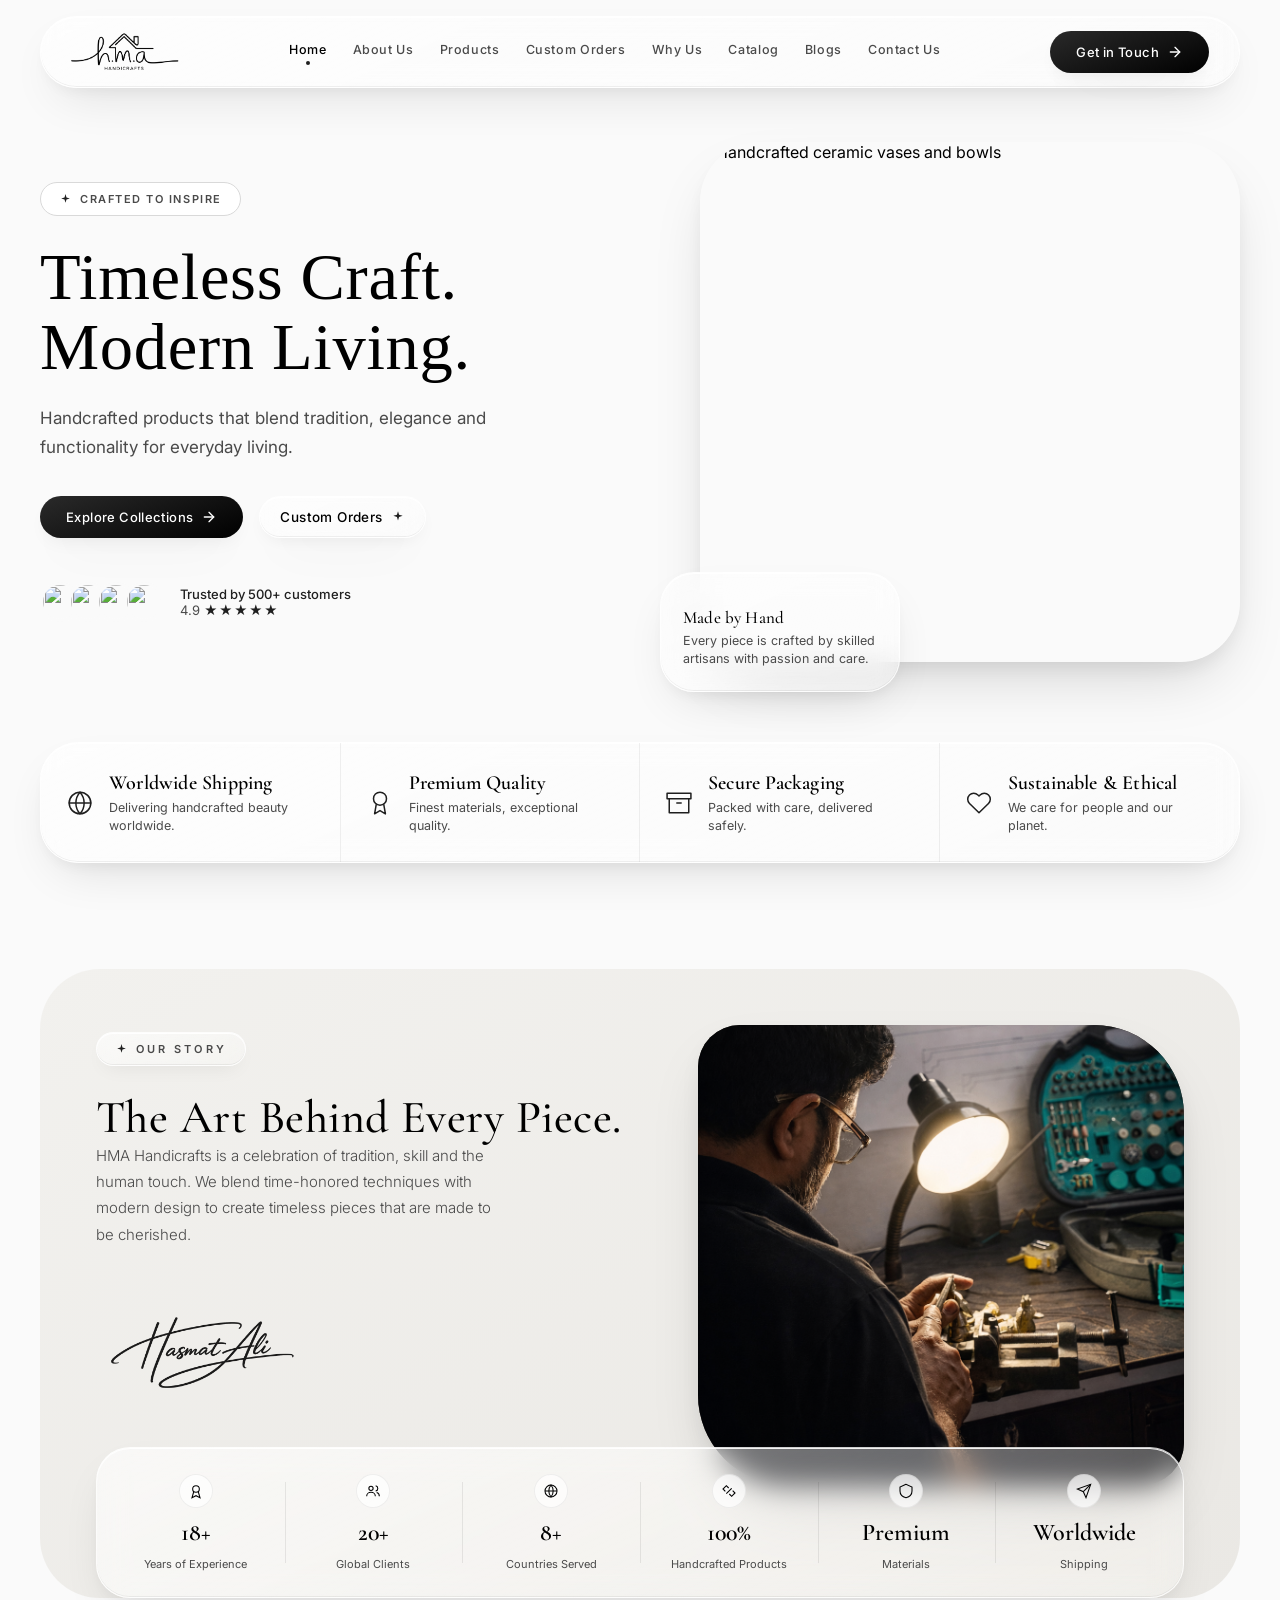
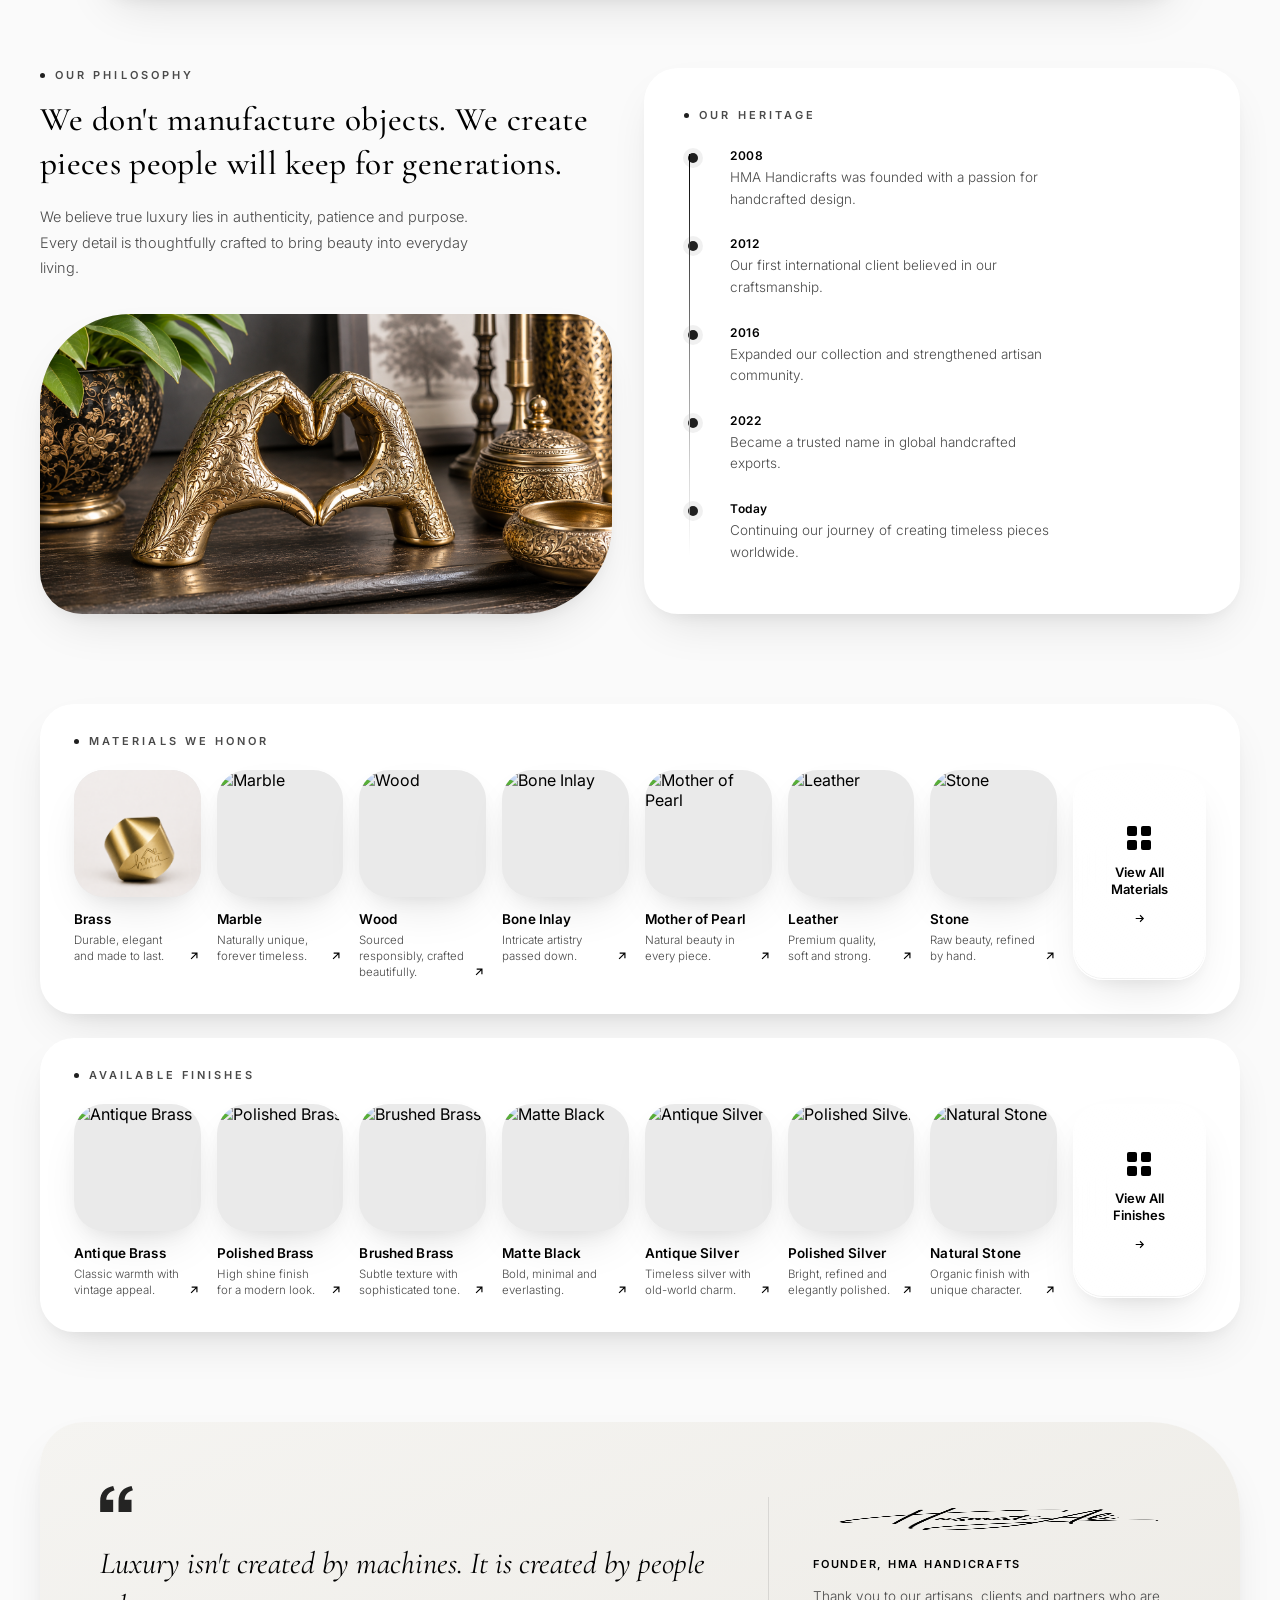
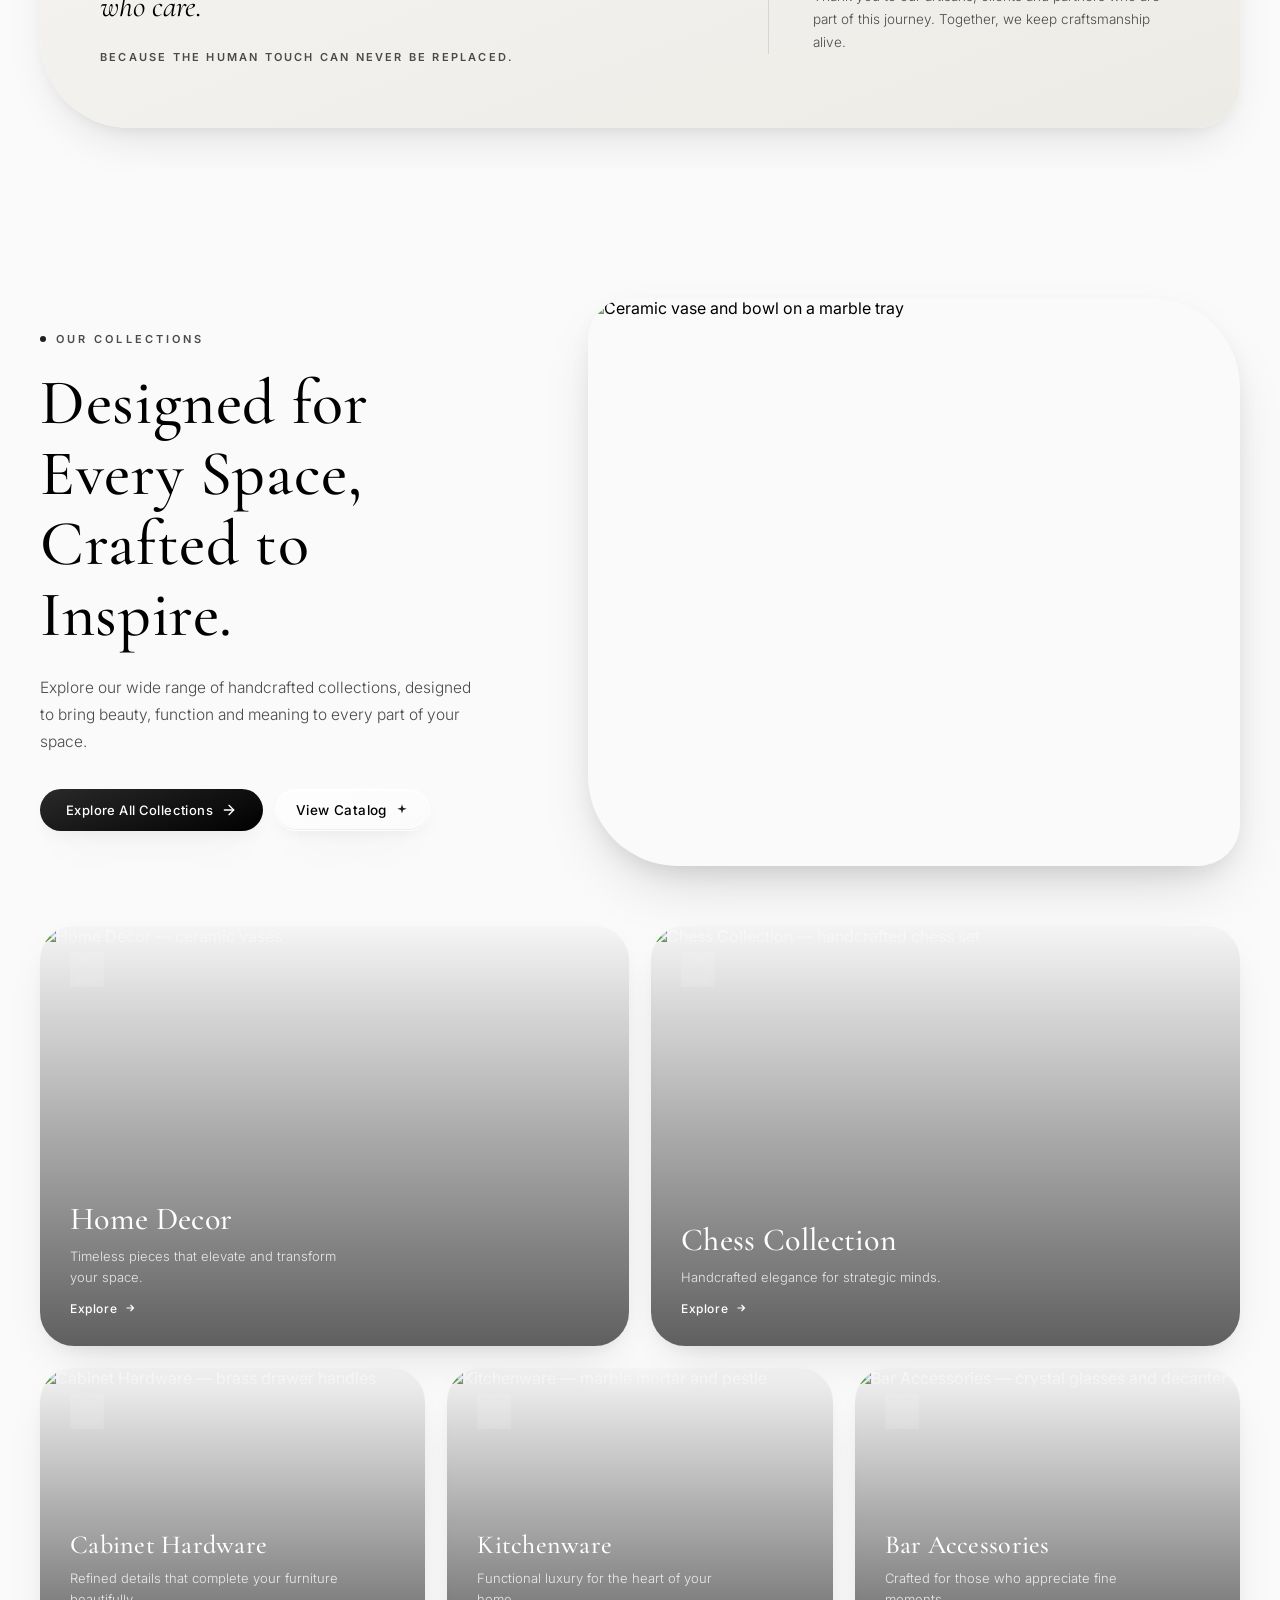
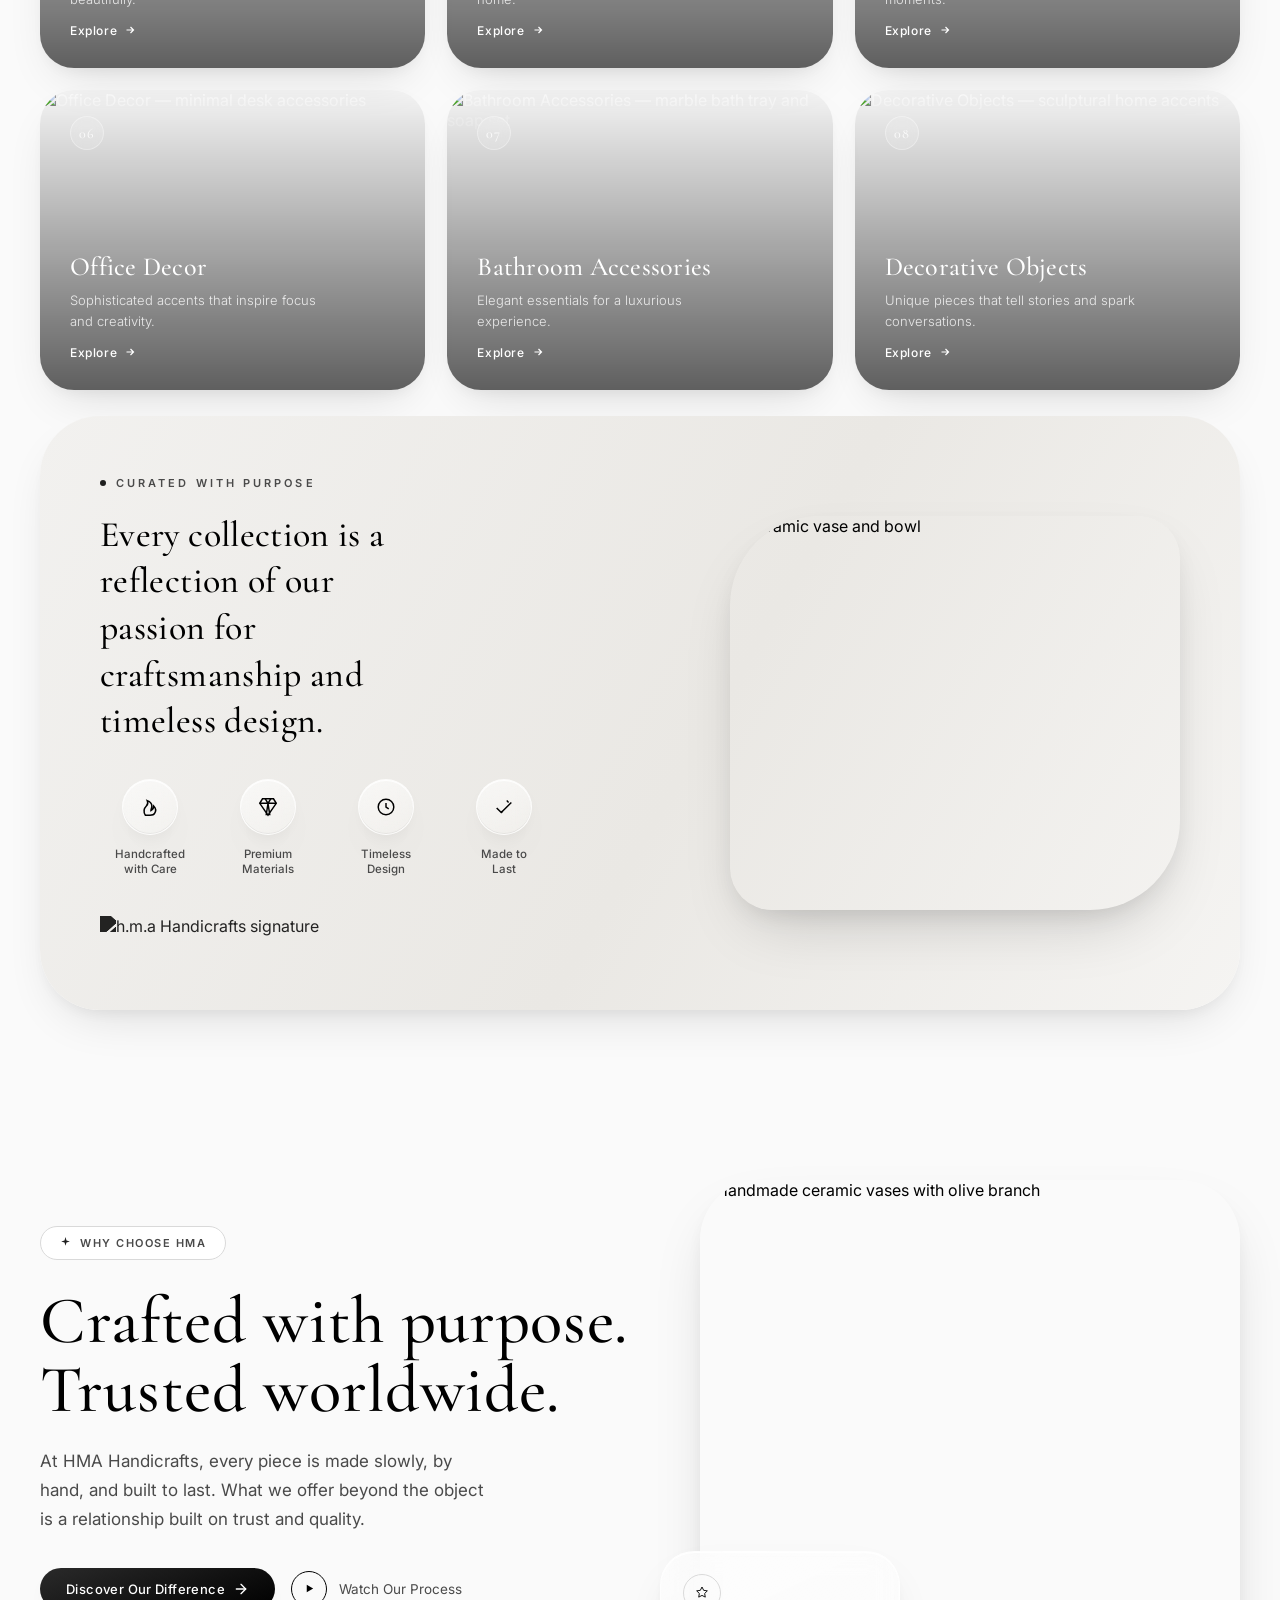
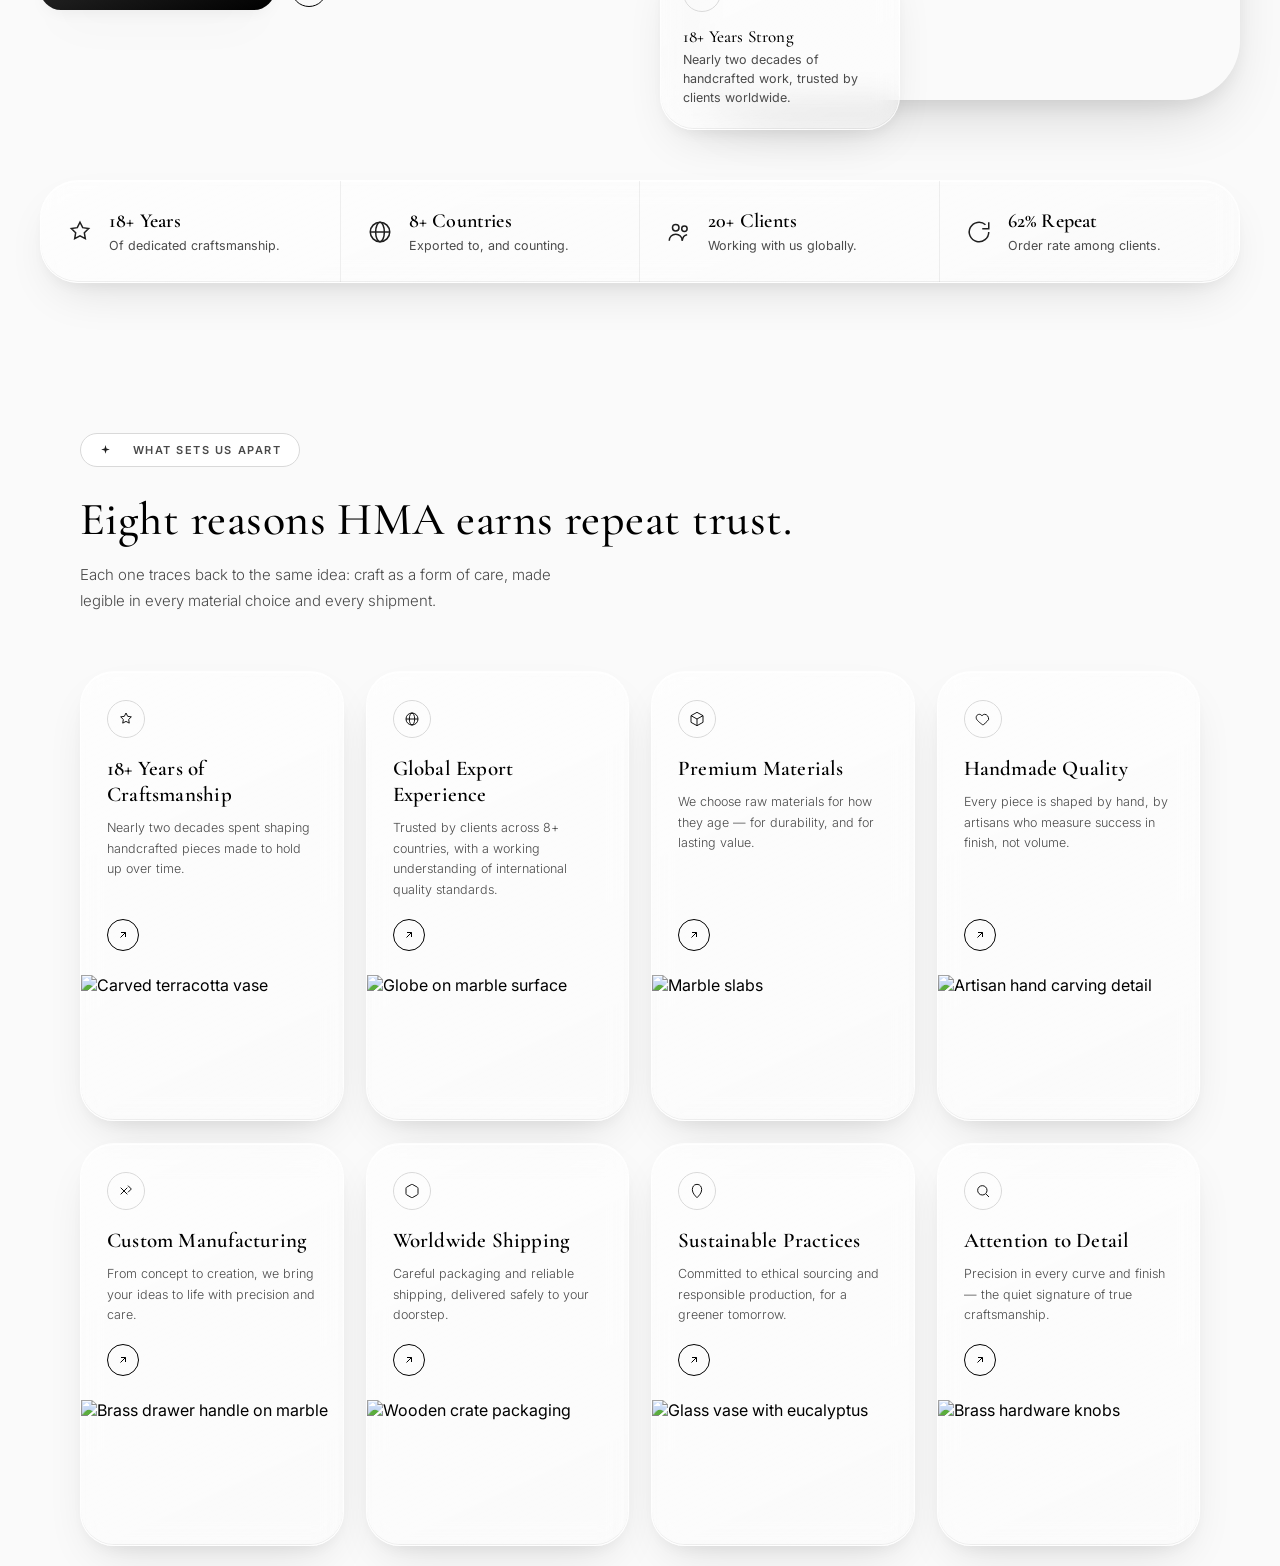
==== commit 0c301347: "Update index.html" ====
--- a/index.html
+++ b/index.html
@@ -934,7 +934,7 @@
       <div class="hma-row-title hma-eyebrow">Materials We Honor</div>
       <div class="hma-materials-grid">
         <a href="#" class="hma-material">
-          <div class="swatch"><img src="assets/materials/#1. Brass.png" alt="Brass" loading="lazy" decoding="async"></div>
+          <div class="swatch"><img src="assets/materials/Brass.png" alt="Brass" loading="lazy" decoding="async"></div>
           <h5>Brass</h5>
           <div class="desc-row"><p>Durable, elegant and made to last.</p>
             <svg class="arrow" viewBox="0 0 24 24" fill="none" stroke="currentColor" stroke-width="2"><path d="M7 17 17 7M8 7h9v9"/></svg>
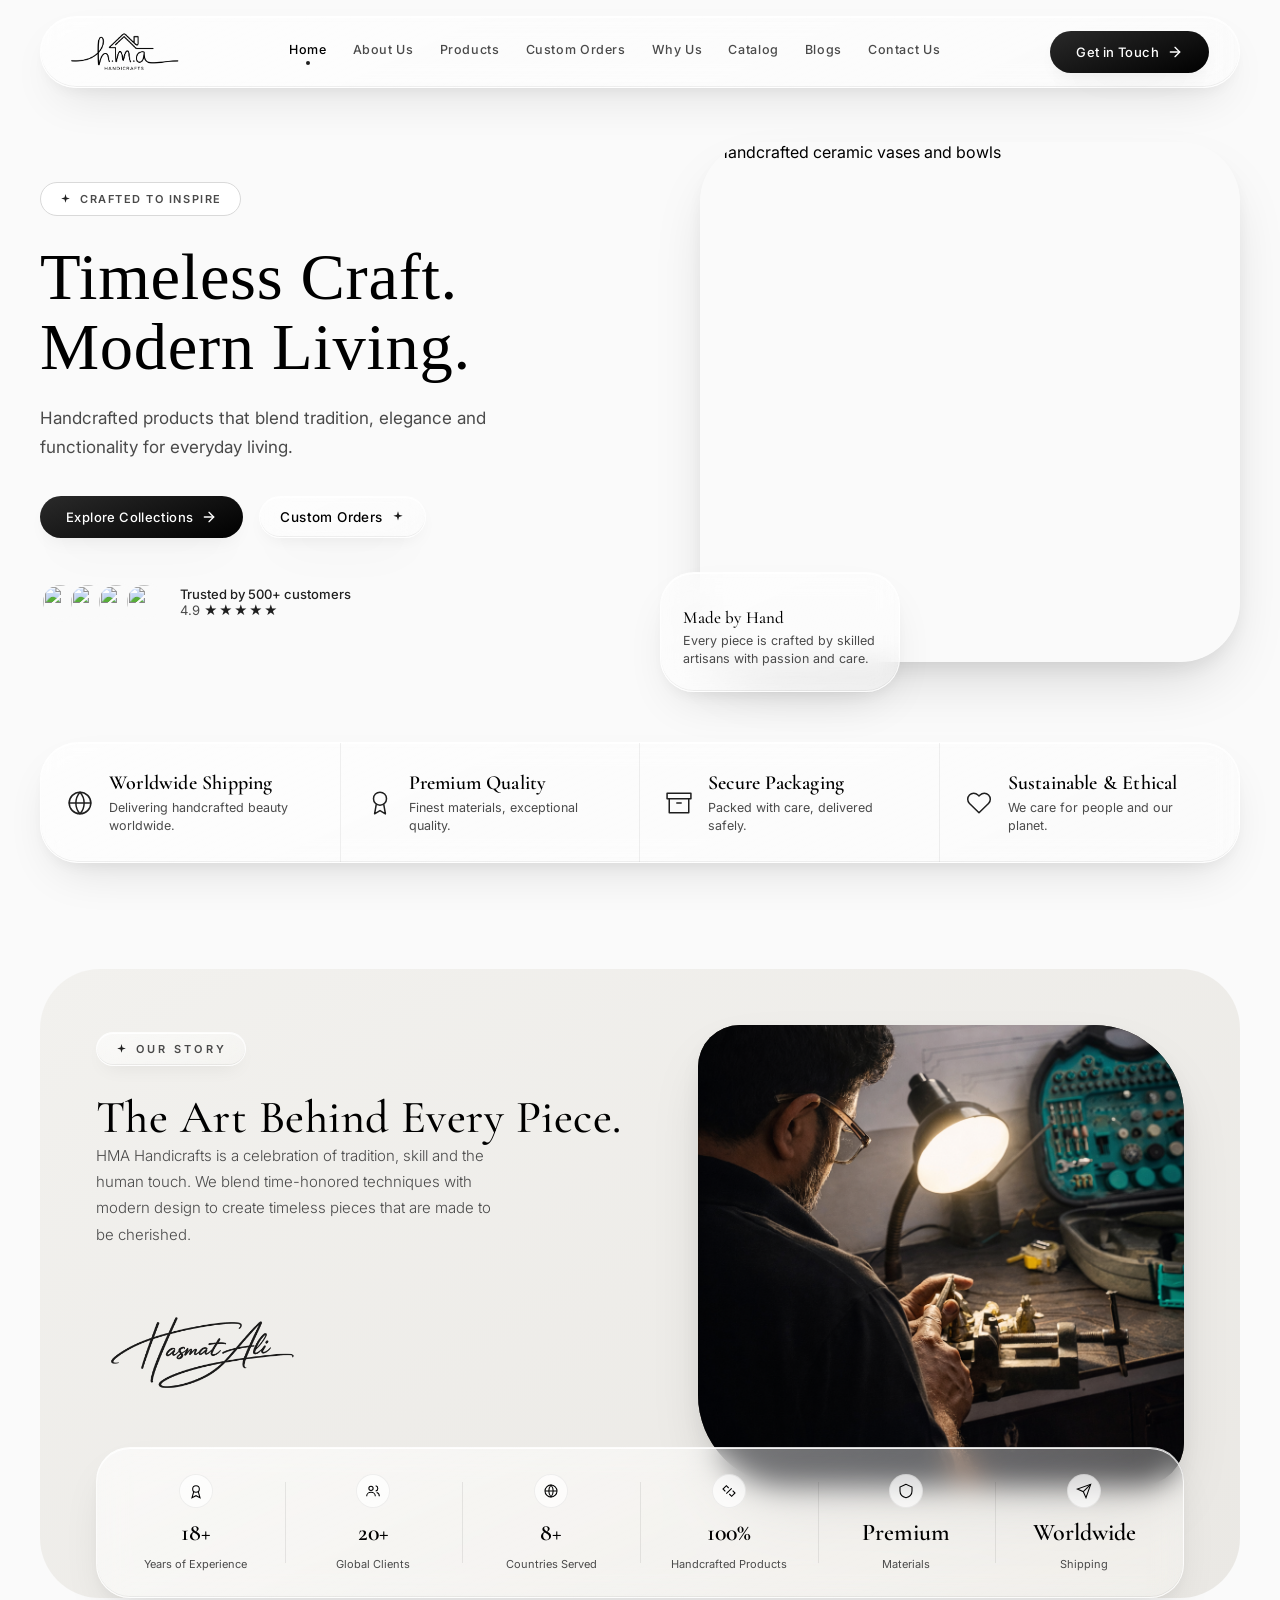
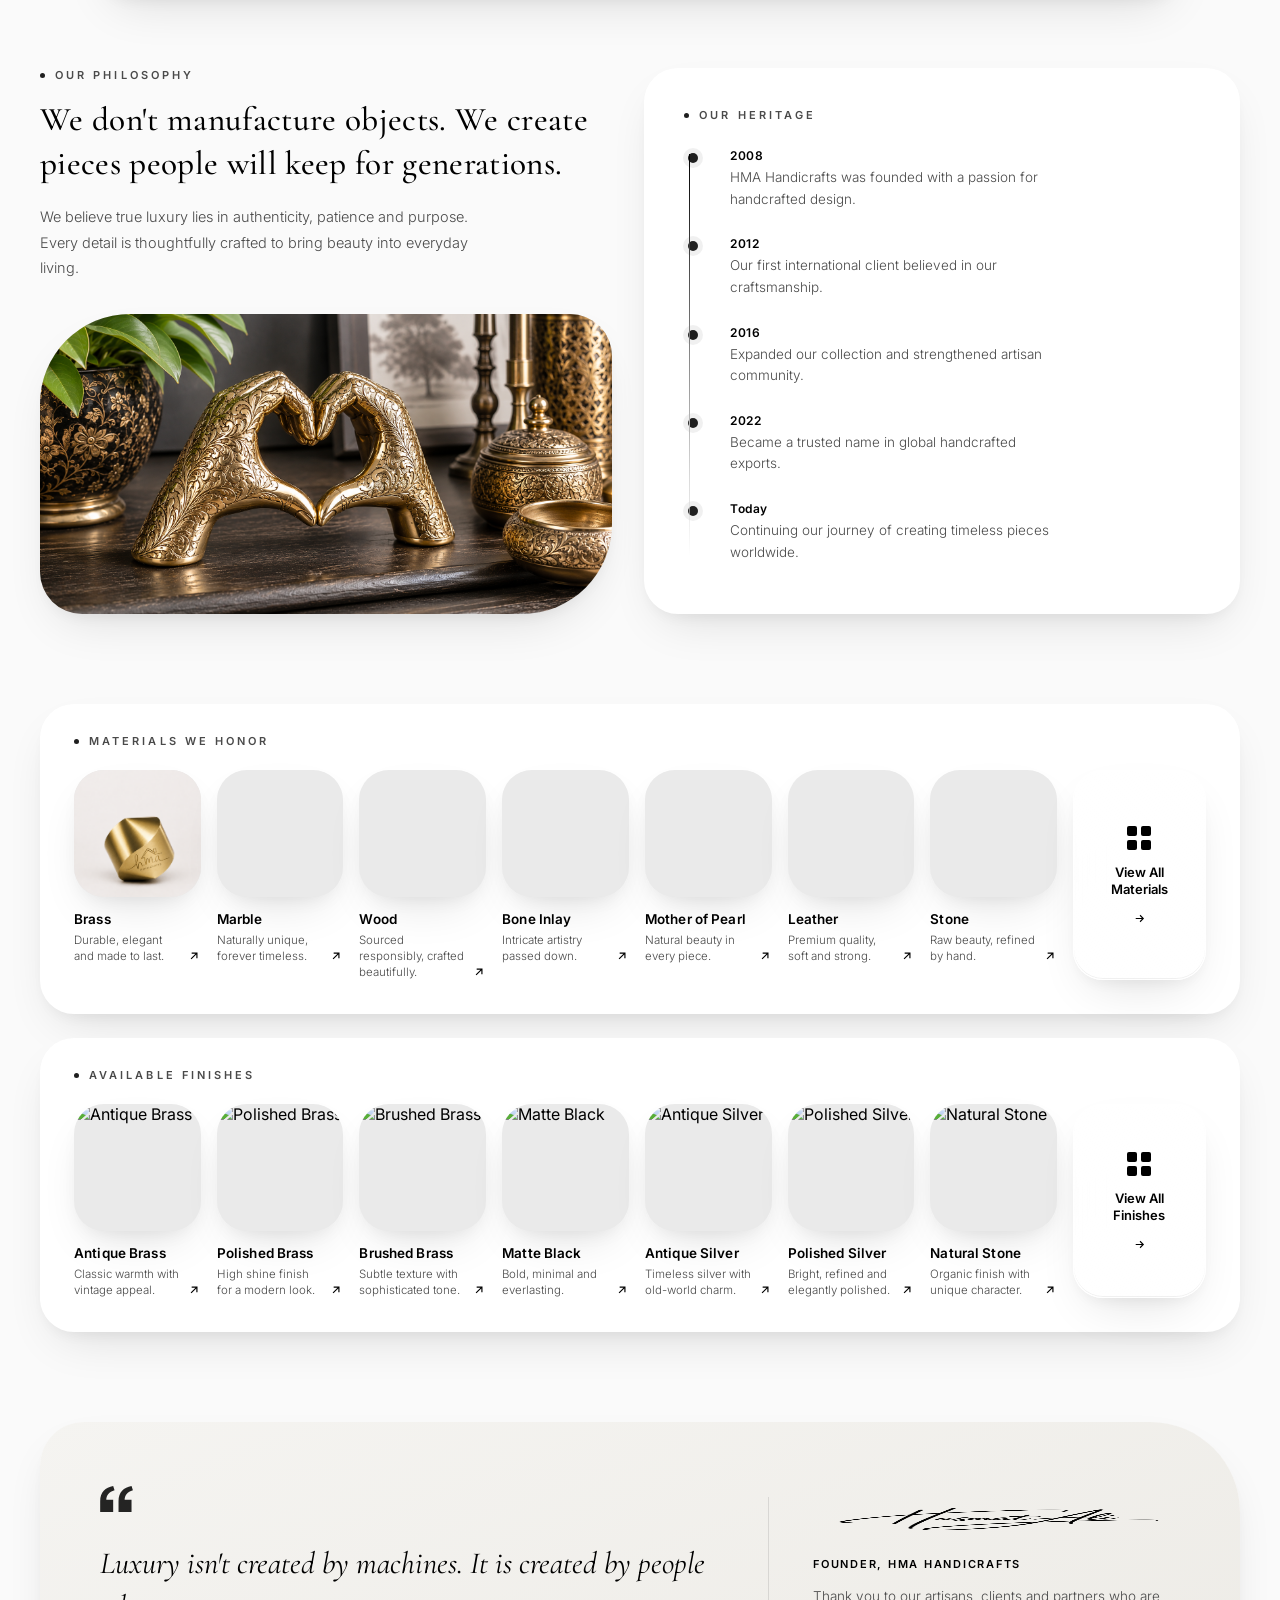
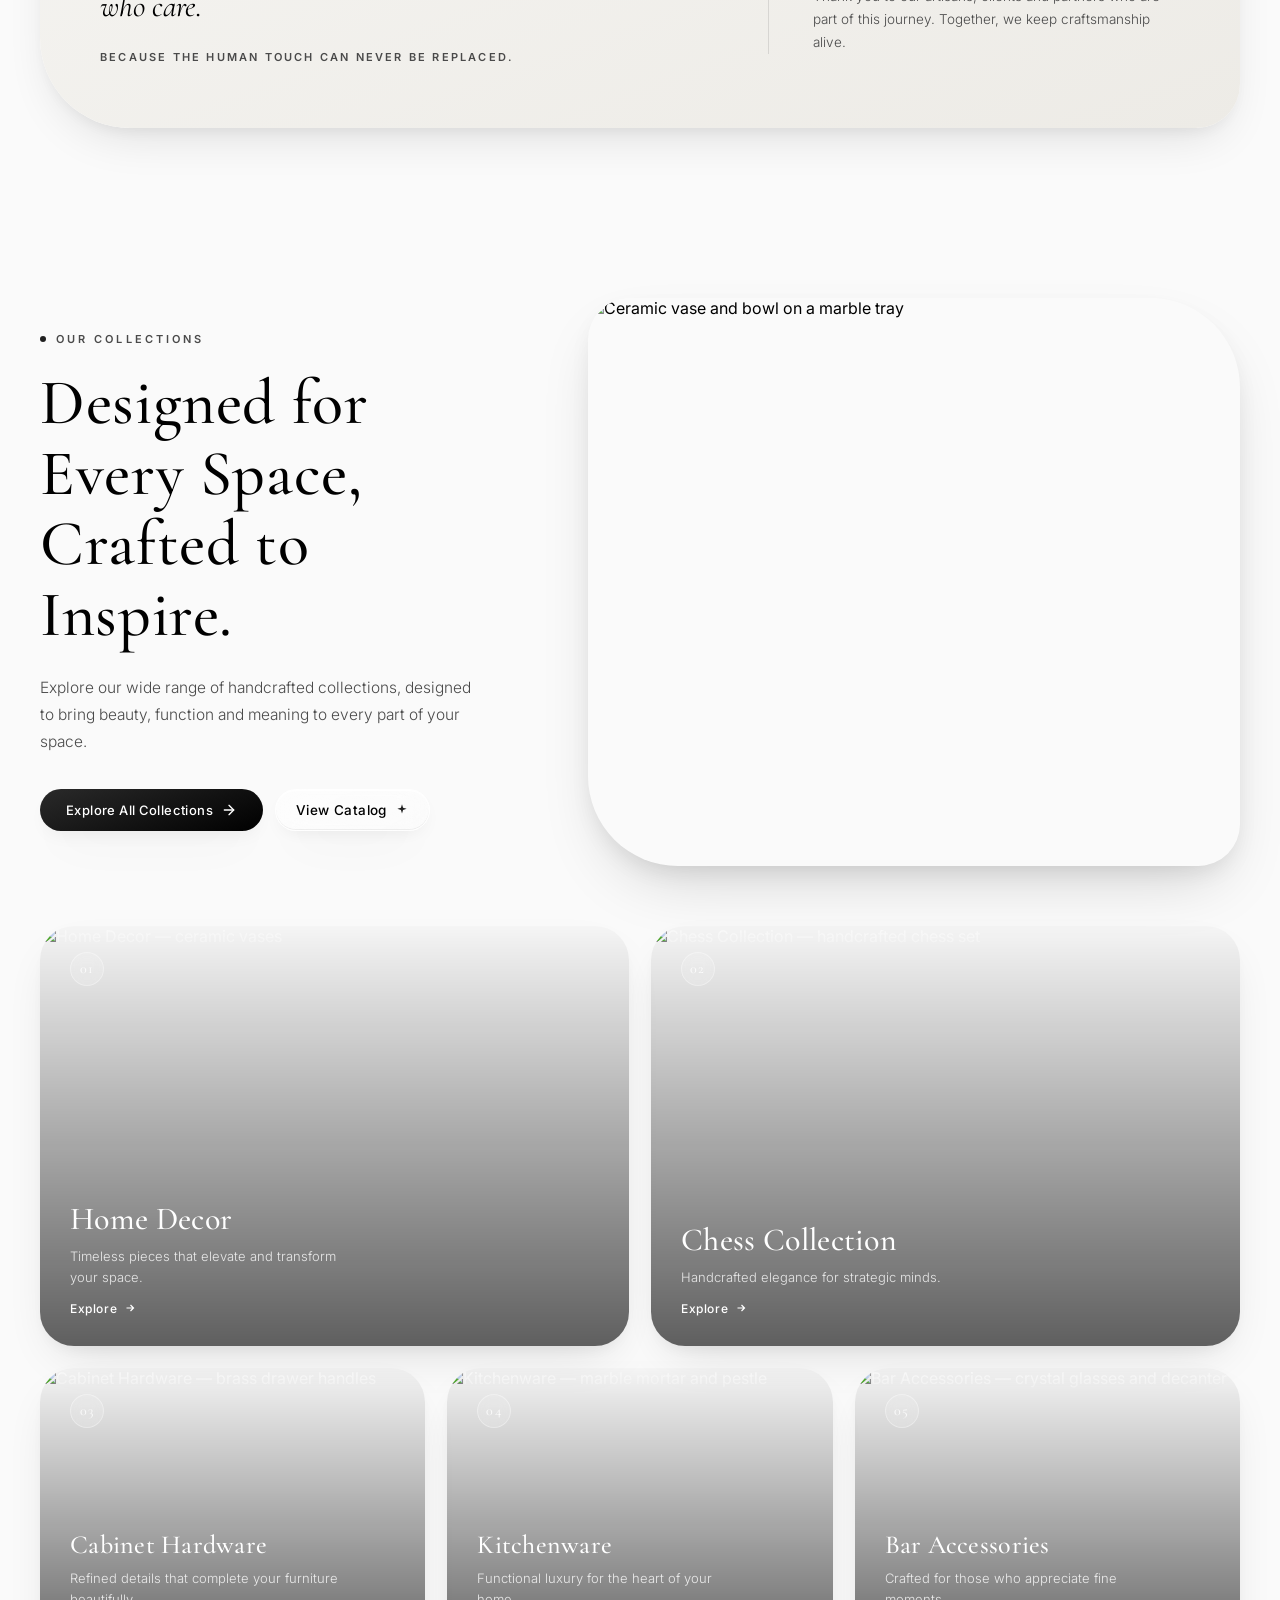
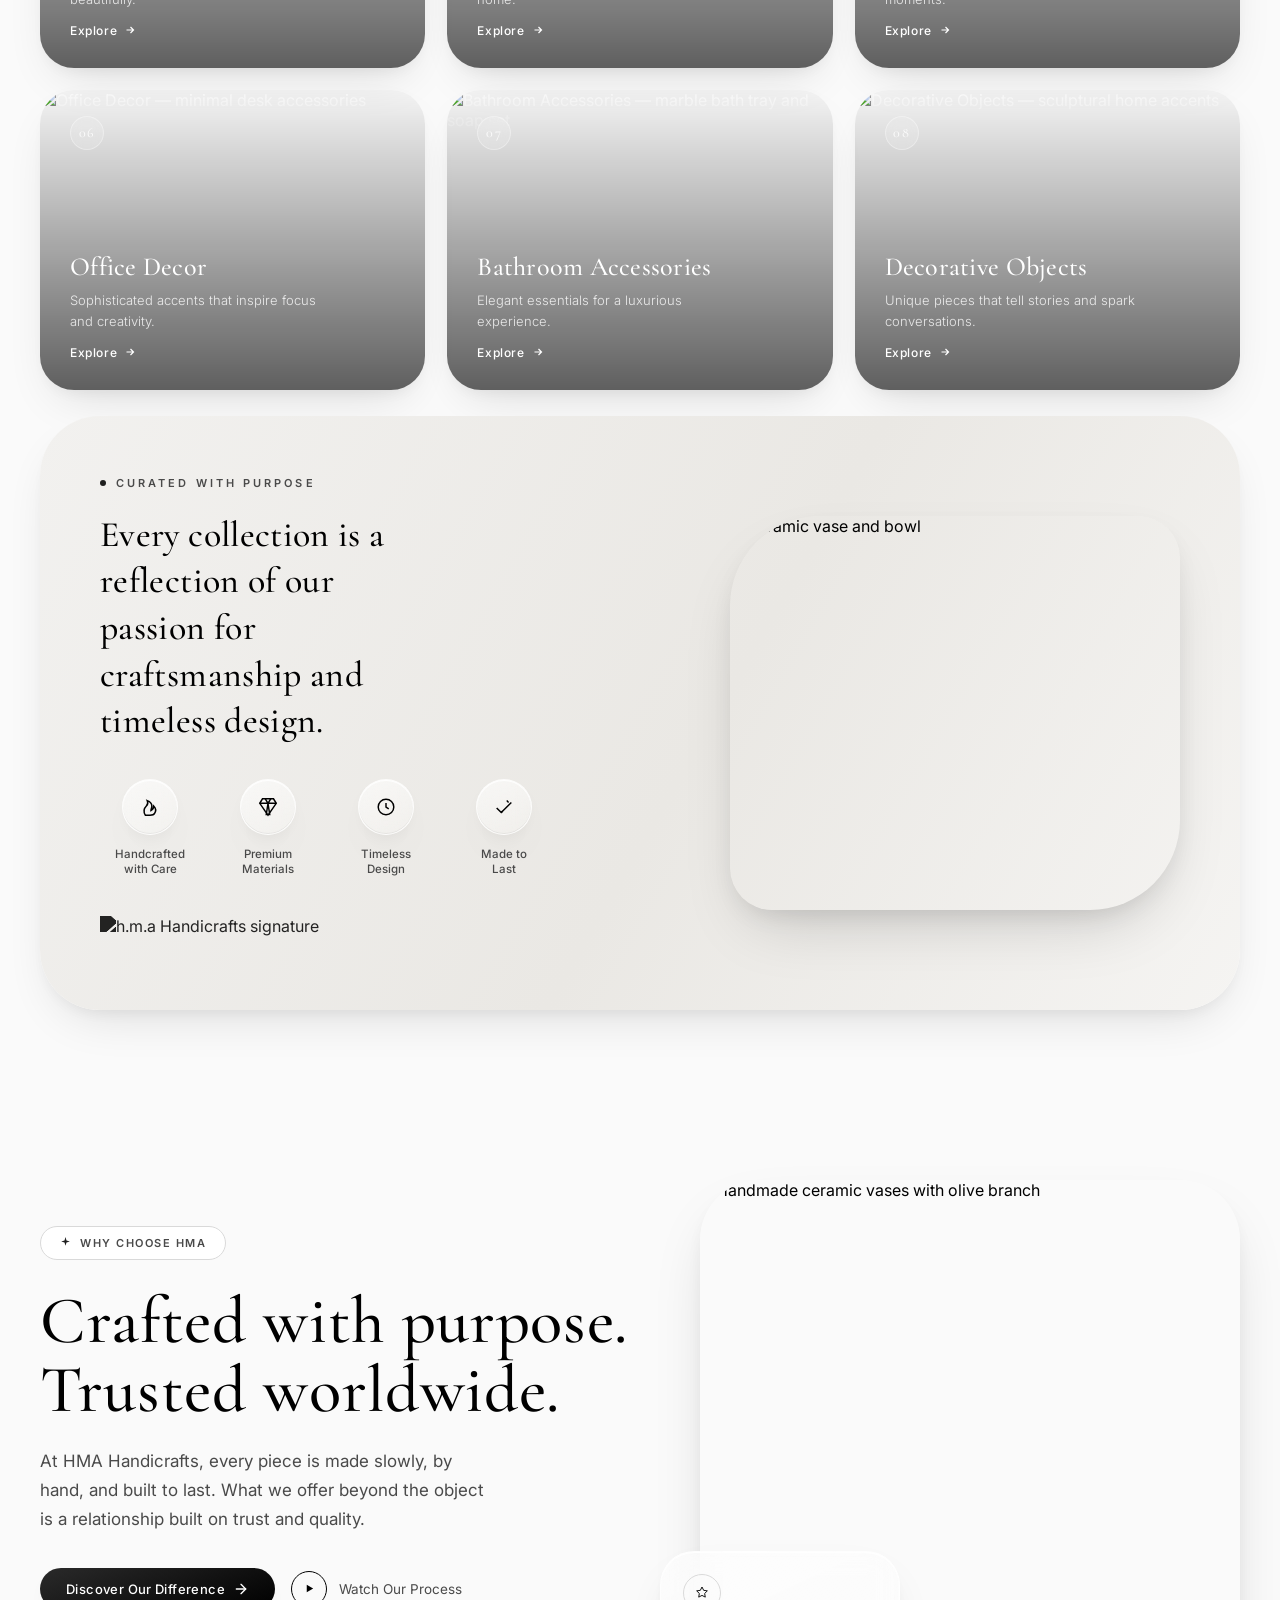
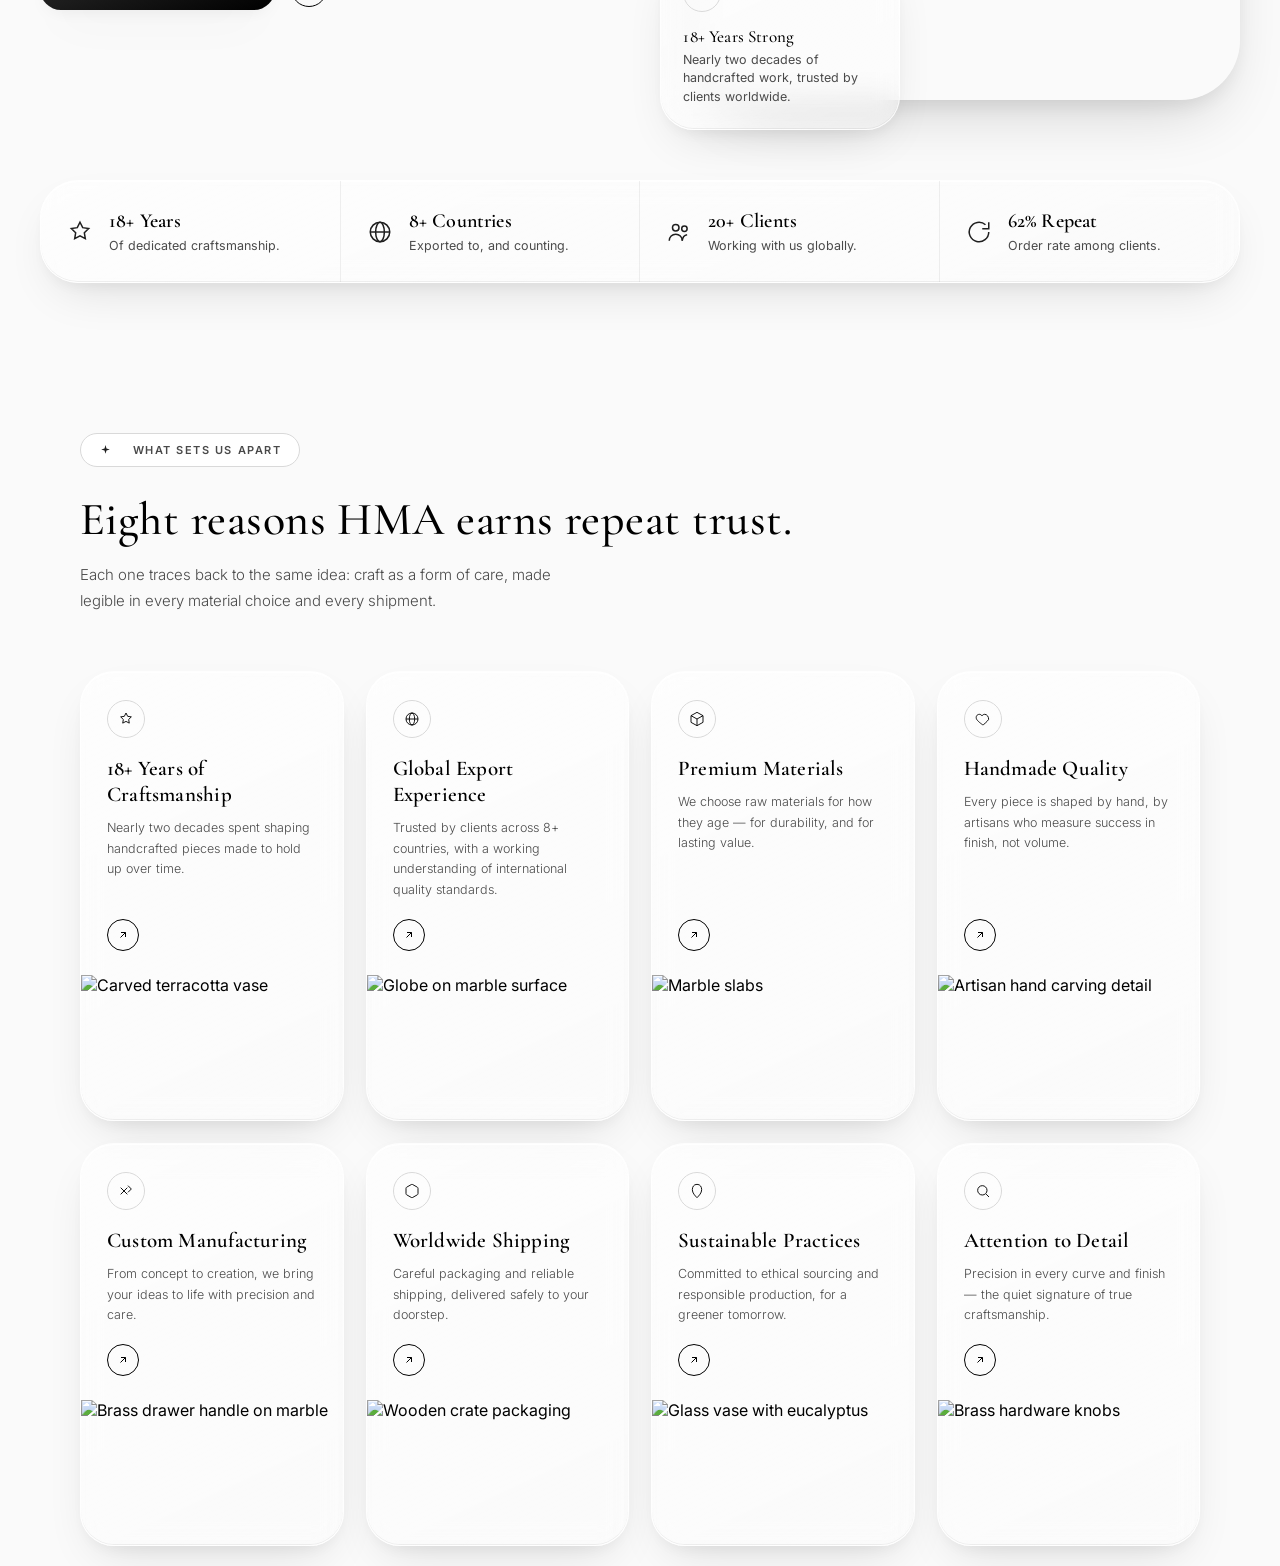
==== commit 2db812d4: "Update index.html" ====
--- a/index.html
+++ b/index.html
@@ -941,42 +941,42 @@
           </div>
         </a>
         <a href="#" class="hma-material">
-          <div class="swatch"><img src="assets/materials/#2. Aluminium.png" alt="Marble" loading="lazy" decoding="async"></div>
+          <div class="swatch"><img src="assets/materials/Aluminium.png" alt="Aluminium" loading="lazy" decoding="async"></div>
           <h5>Marble</h5>
           <div class="desc-row"><p>Naturally unique, forever timeless.</p>
             <svg class="arrow" viewBox="0 0 24 24" fill="none" stroke="currentColor" stroke-width="2"><path d="M7 17 17 7M8 7h9v9"/></svg>
           </div>
         </a>
         <a href="#" class="hma-material">
-          <div class="swatch"><img src="assets/materials/#3. Copper.png" alt="Wood" loading="lazy" decoding="async"></div>
+          <div class="swatch"><img src="assets/materials/Copper.png" alt="Copper" loading="lazy" decoding="async"></div>
           <h5>Wood</h5>
           <div class="desc-row"><p>Sourced responsibly, crafted beautifully.</p>
             <svg class="arrow" viewBox="0 0 24 24" fill="none" stroke="currentColor" stroke-width="2"><path d="M7 17 17 7M8 7h9v9"/></svg>
           </div>
         </a>
         <a href="#" class="hma-material">
-          <div class="swatch"><img src="assets/materials/#4. Wood.png" alt="Bone Inlay" loading="lazy" decoding="async"></div>
+          <div class="swatch"><img src="assets/materials/Wood.png" alt="Wood" loading="lazy" decoding="async"></div>
           <h5>Bone Inlay</h5>
           <div class="desc-row"><p>Intricate artistry passed down.</p>
             <svg class="arrow" viewBox="0 0 24 24" fill="none" stroke="currentColor" stroke-width="2"><path d="M7 17 17 7M8 7h9v9"/></svg>
           </div>
         </a>
         <a href="#" class="hma-material">
-          <div class="swatch"><img src="assets/materials/#5. Marble.png" alt="Mother of Pearl" loading="lazy" decoding="async"></div>
+          <div class="swatch"><img src="assets/materials/Marble.png" alt="Marble" loading="lazy" decoding="async"></div>
           <h5>Mother of Pearl</h5>
           <div class="desc-row"><p>Natural beauty in every piece.</p>
             <svg class="arrow" viewBox="0 0 24 24" fill="none" stroke="currentColor" stroke-width="2"><path d="M7 17 17 7M8 7h9v9"/></svg>
           </div>
         </a>
         <a href="#" class="hma-material">
-          <div class="swatch"><img src="assets/materials/#6. Leather.png" alt="Leather" loading="lazy" decoding="async"></div>
+          <div class="swatch"><img src="assets/materials/Leather.png" alt="Leather" loading="lazy" decoding="async"></div>
           <h5>Leather</h5>
           <div class="desc-row"><p>Premium quality, soft and strong.</p>
             <svg class="arrow" viewBox="0 0 24 24" fill="none" stroke="currentColor" stroke-width="2"><path d="M7 17 17 7M8 7h9v9"/></svg>
           </div>
         </a>
         <a href="#" class="hma-material">
-          <div class="swatch"><img src="assets/materials/#7. Mother. Pearl.png" alt="Stone" loading="lazy" decoding="async"></div>
+          <div class="swatch"><img src="assets/materials/Mother. Pearl.png" alt="Mother Pearl" loading="lazy" decoding="async"></div>
           <h5>Stone</h5>
           <div class="desc-row"><p>Raw beauty, refined by hand.</p>
             <svg class="arrow" viewBox="0 0 24 24" fill="none" stroke="currentColor" stroke-width="2"><path d="M7 17 17 7M8 7h9v9"/></svg>
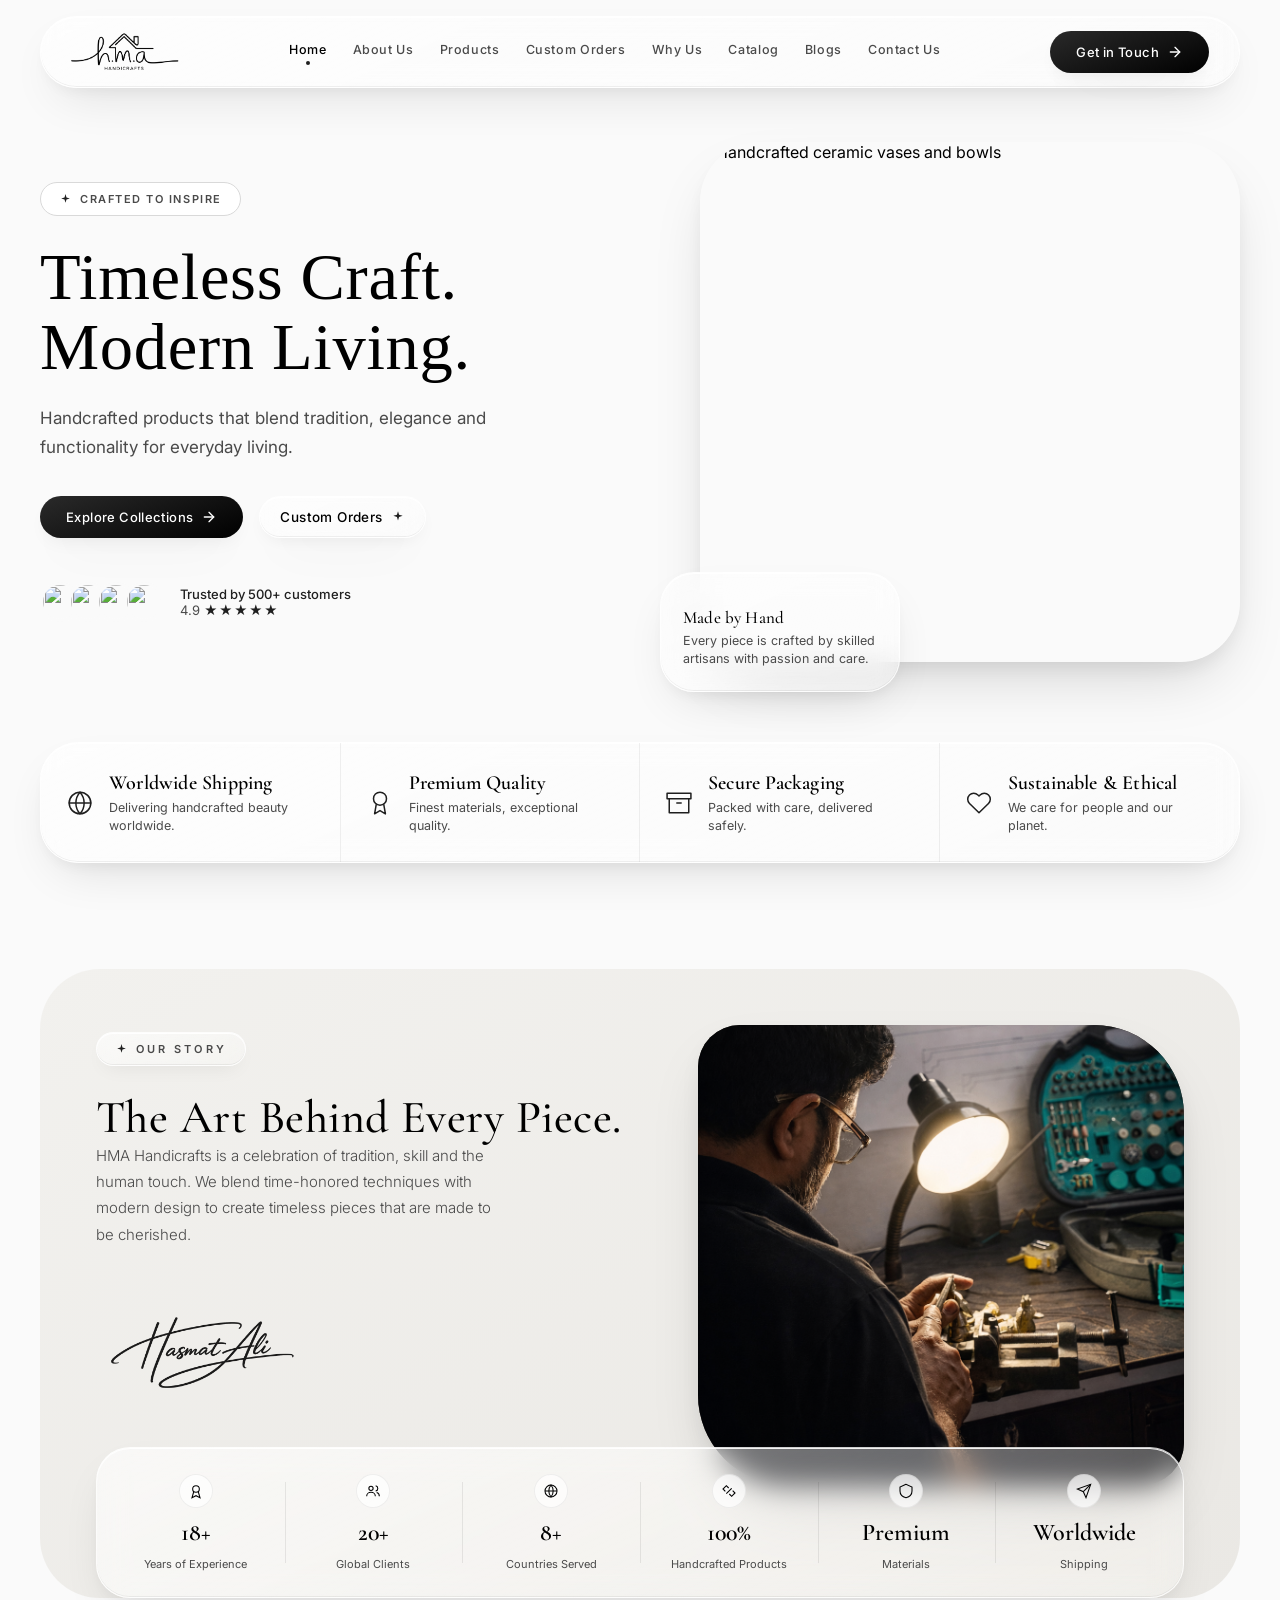
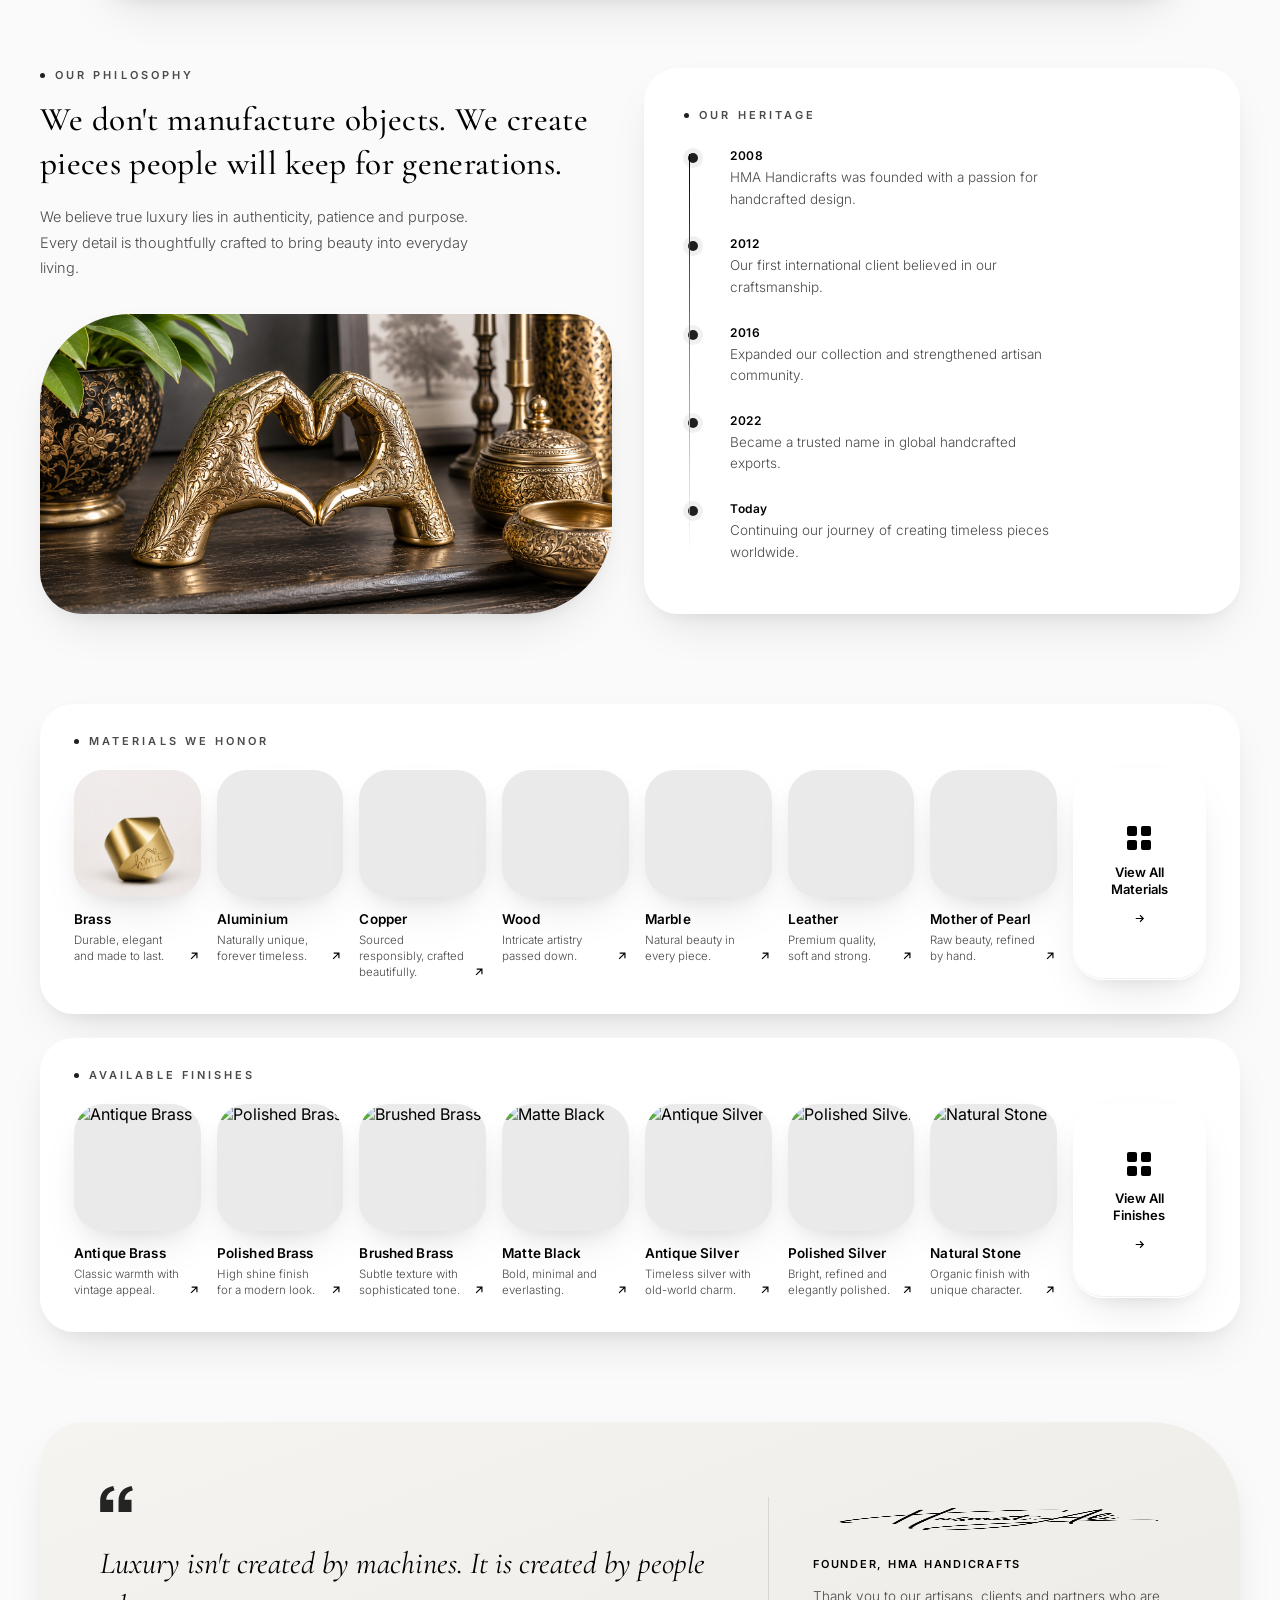
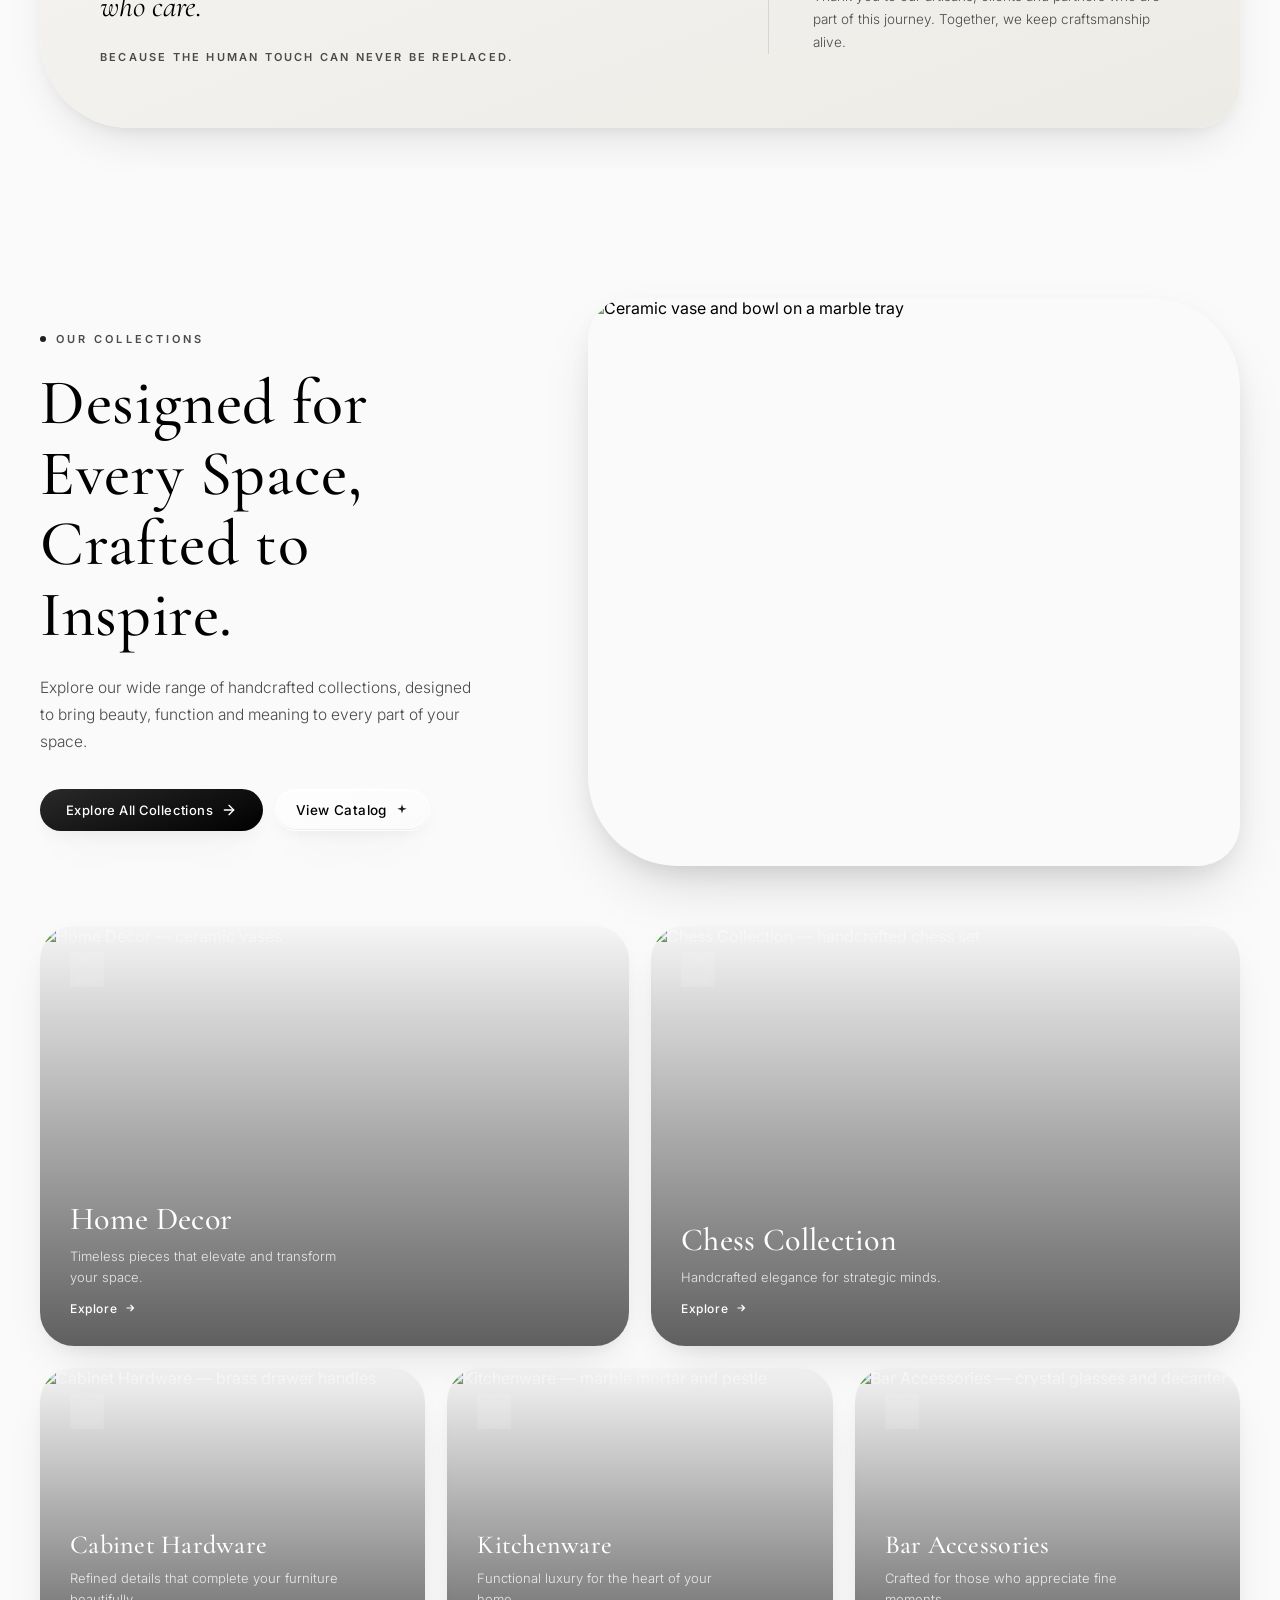
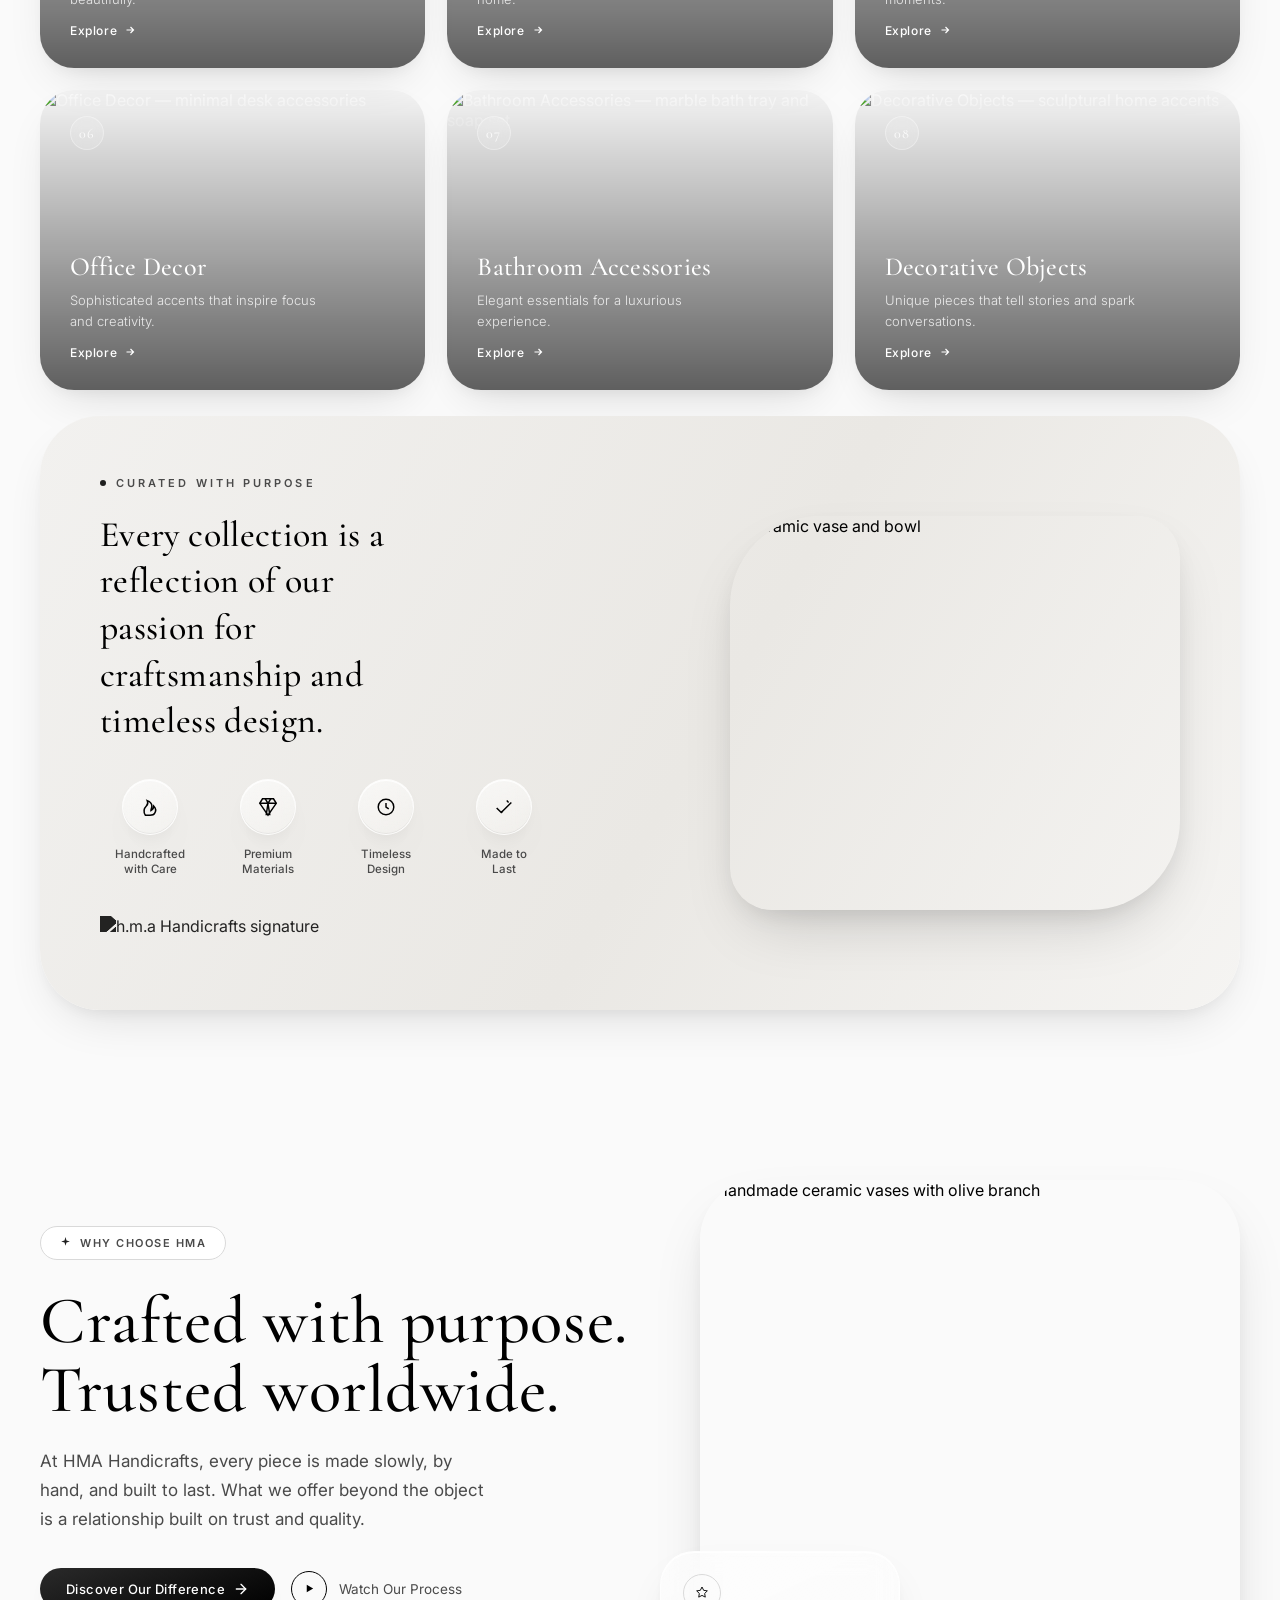
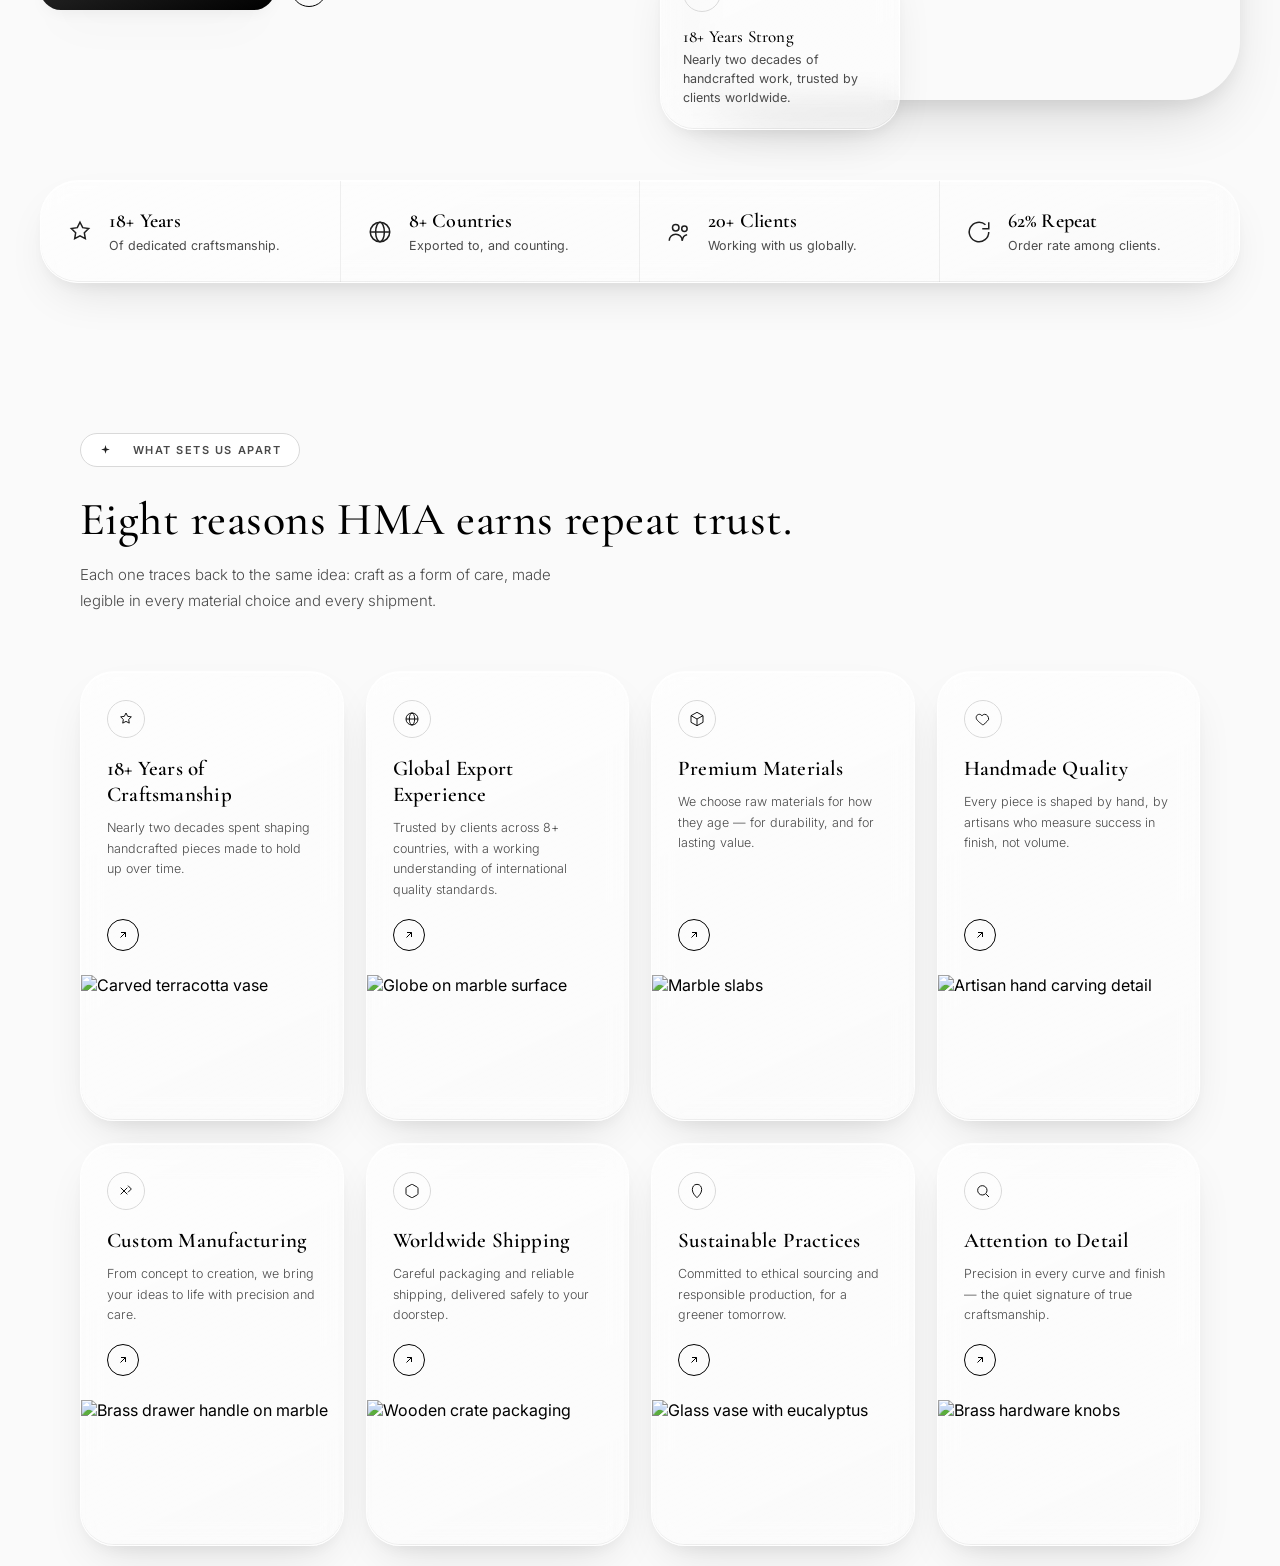
==== commit cbf030f8: "Update index.html" ====
--- a/index.html
+++ b/index.html
@@ -942,28 +942,28 @@
         </a>
         <a href="#" class="hma-material">
           <div class="swatch"><img src="assets/materials/Aluminium.png" alt="Aluminium" loading="lazy" decoding="async"></div>
-          <h5>Marble</h5>
+          <h5>Aluminium</h5>
           <div class="desc-row"><p>Naturally unique, forever timeless.</p>
             <svg class="arrow" viewBox="0 0 24 24" fill="none" stroke="currentColor" stroke-width="2"><path d="M7 17 17 7M8 7h9v9"/></svg>
           </div>
         </a>
         <a href="#" class="hma-material">
           <div class="swatch"><img src="assets/materials/Copper.png" alt="Copper" loading="lazy" decoding="async"></div>
-          <h5>Wood</h5>
+          <h5>Copper</h5>
           <div class="desc-row"><p>Sourced responsibly, crafted beautifully.</p>
             <svg class="arrow" viewBox="0 0 24 24" fill="none" stroke="currentColor" stroke-width="2"><path d="M7 17 17 7M8 7h9v9"/></svg>
           </div>
         </a>
         <a href="#" class="hma-material">
           <div class="swatch"><img src="assets/materials/Wood.png" alt="Wood" loading="lazy" decoding="async"></div>
-          <h5>Bone Inlay</h5>
+          <h5>Wood</h5>
           <div class="desc-row"><p>Intricate artistry passed down.</p>
             <svg class="arrow" viewBox="0 0 24 24" fill="none" stroke="currentColor" stroke-width="2"><path d="M7 17 17 7M8 7h9v9"/></svg>
           </div>
         </a>
         <a href="#" class="hma-material">
           <div class="swatch"><img src="assets/materials/Marble.png" alt="Marble" loading="lazy" decoding="async"></div>
-          <h5>Mother of Pearl</h5>
+          <h5>Marble</h5>
           <div class="desc-row"><p>Natural beauty in every piece.</p>
             <svg class="arrow" viewBox="0 0 24 24" fill="none" stroke="currentColor" stroke-width="2"><path d="M7 17 17 7M8 7h9v9"/></svg>
           </div>
@@ -977,7 +977,7 @@
         </a>
         <a href="#" class="hma-material">
           <div class="swatch"><img src="assets/materials/Mother. Pearl.png" alt="Mother Pearl" loading="lazy" decoding="async"></div>
-          <h5>Stone</h5>
+          <h5>Mother of Pearl</h5>
           <div class="desc-row"><p>Raw beauty, refined by hand.</p>
             <svg class="arrow" viewBox="0 0 24 24" fill="none" stroke="currentColor" stroke-width="2"><path d="M7 17 17 7M8 7h9v9"/></svg>
           </div>
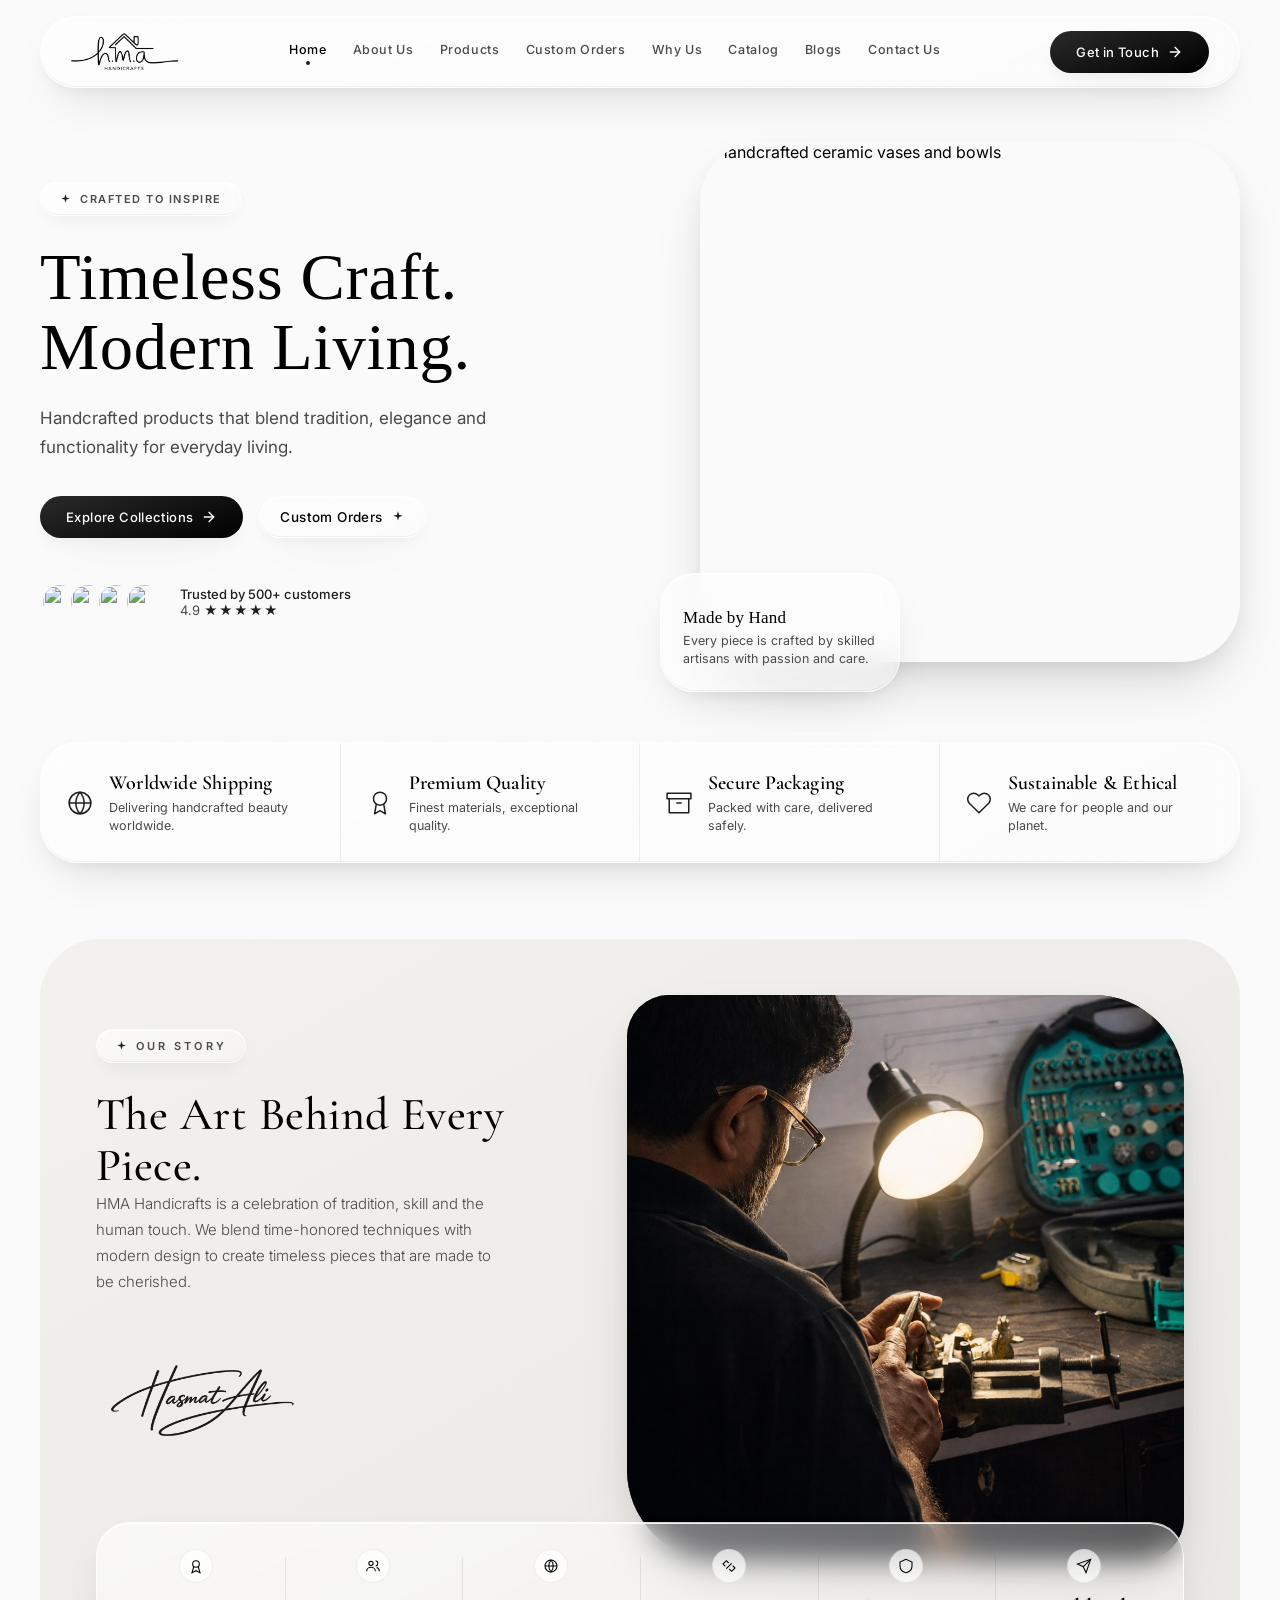
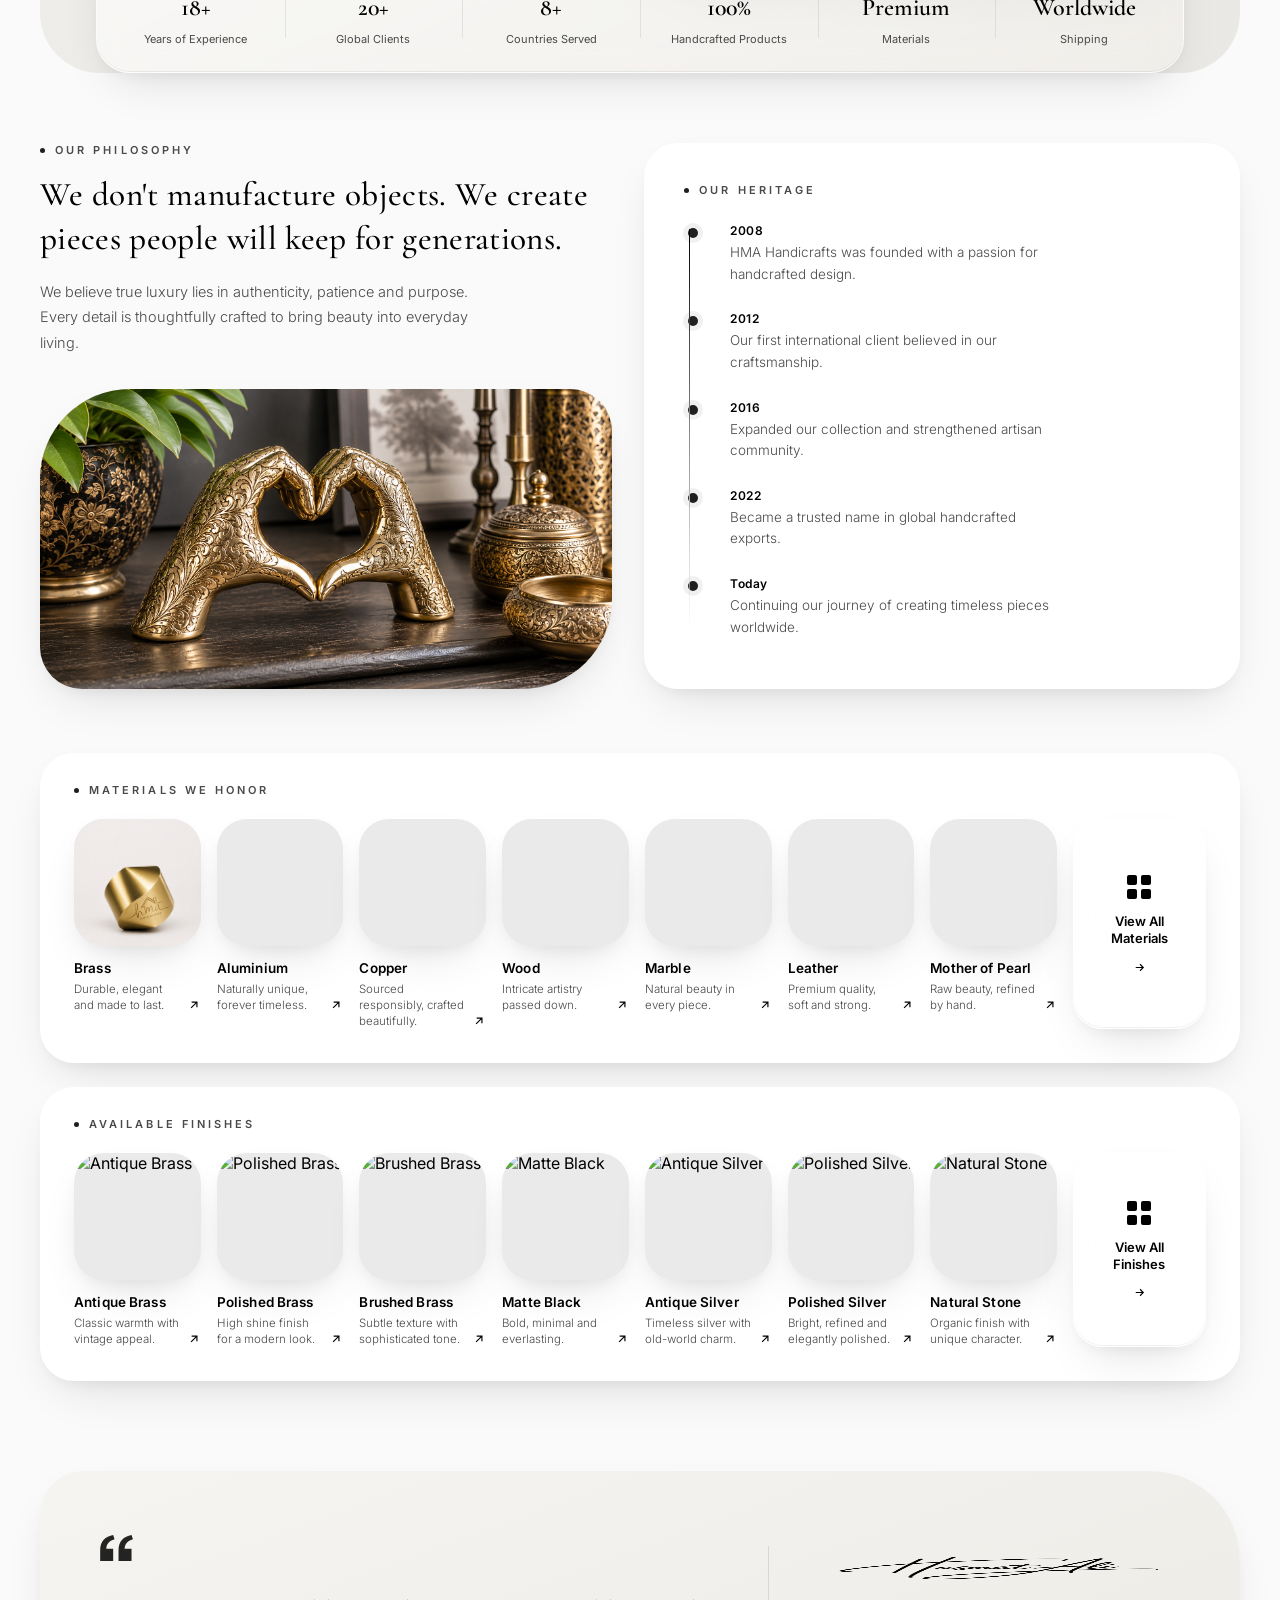
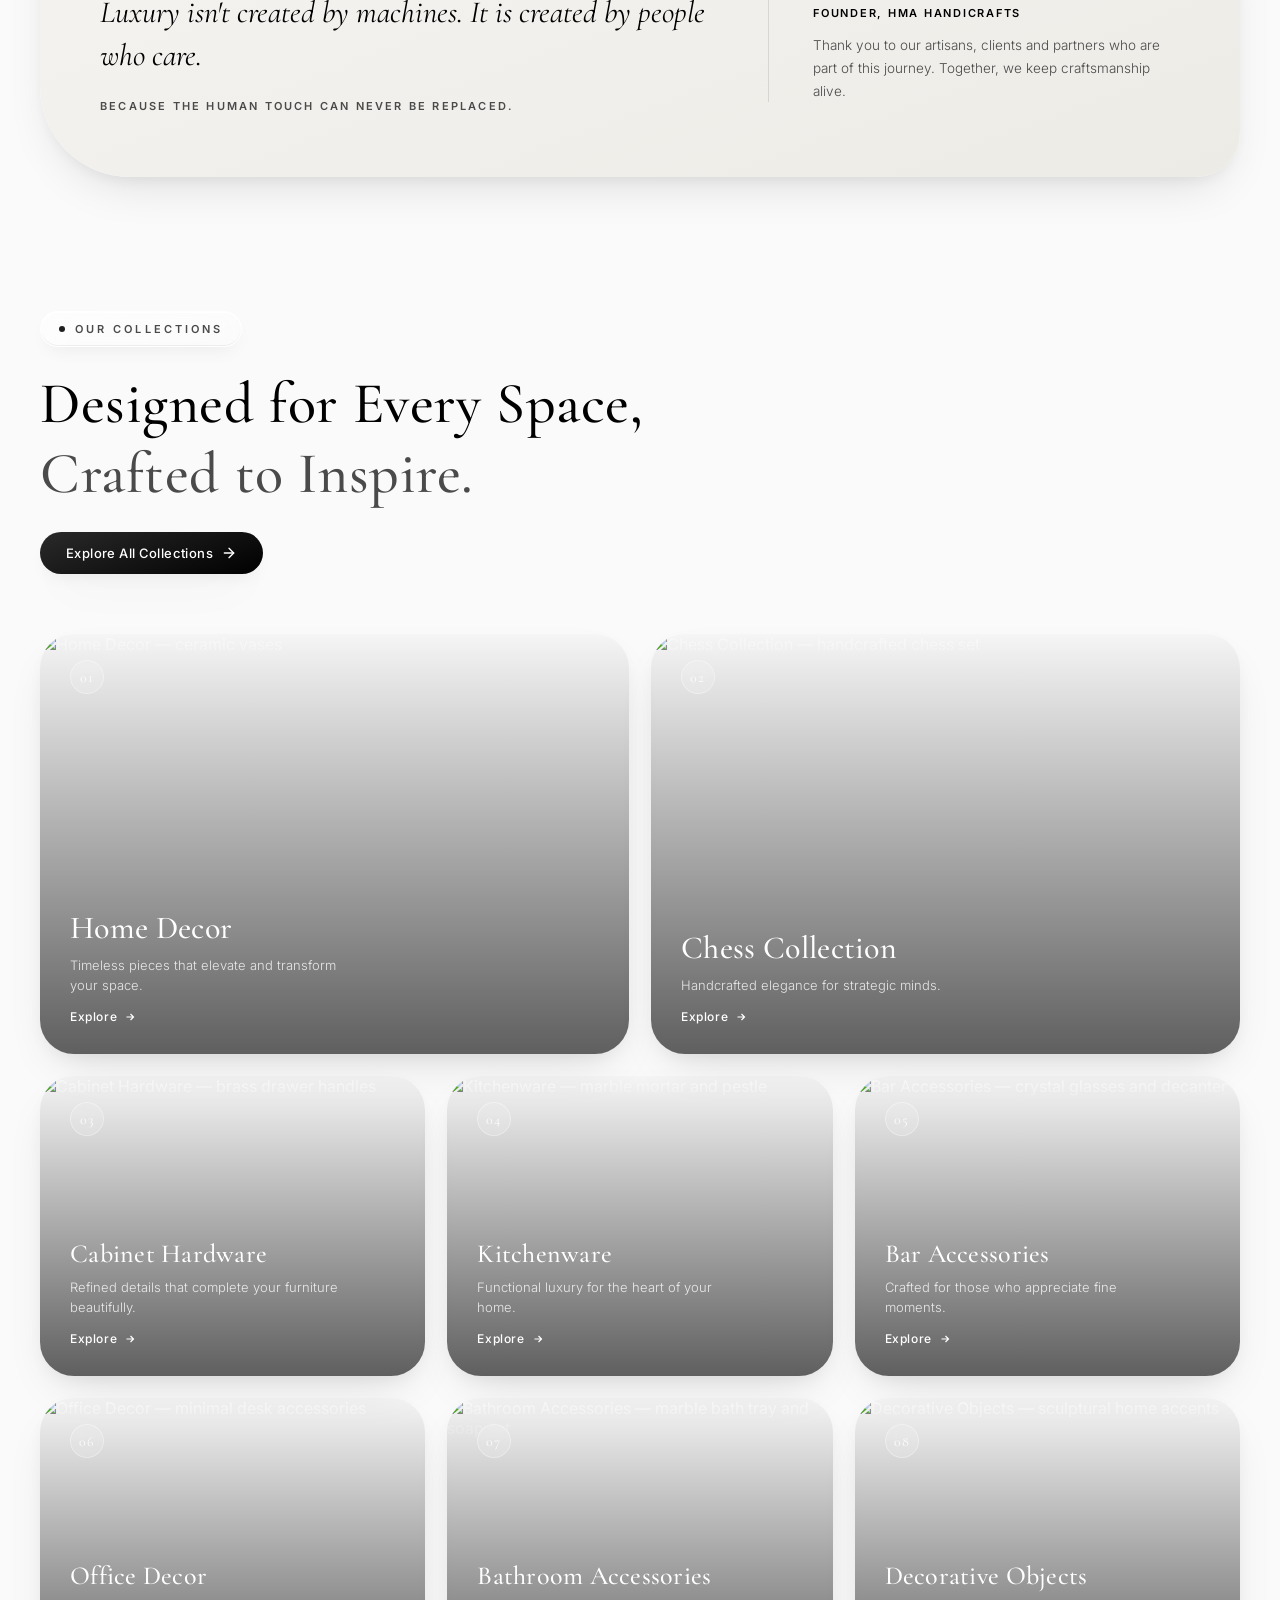
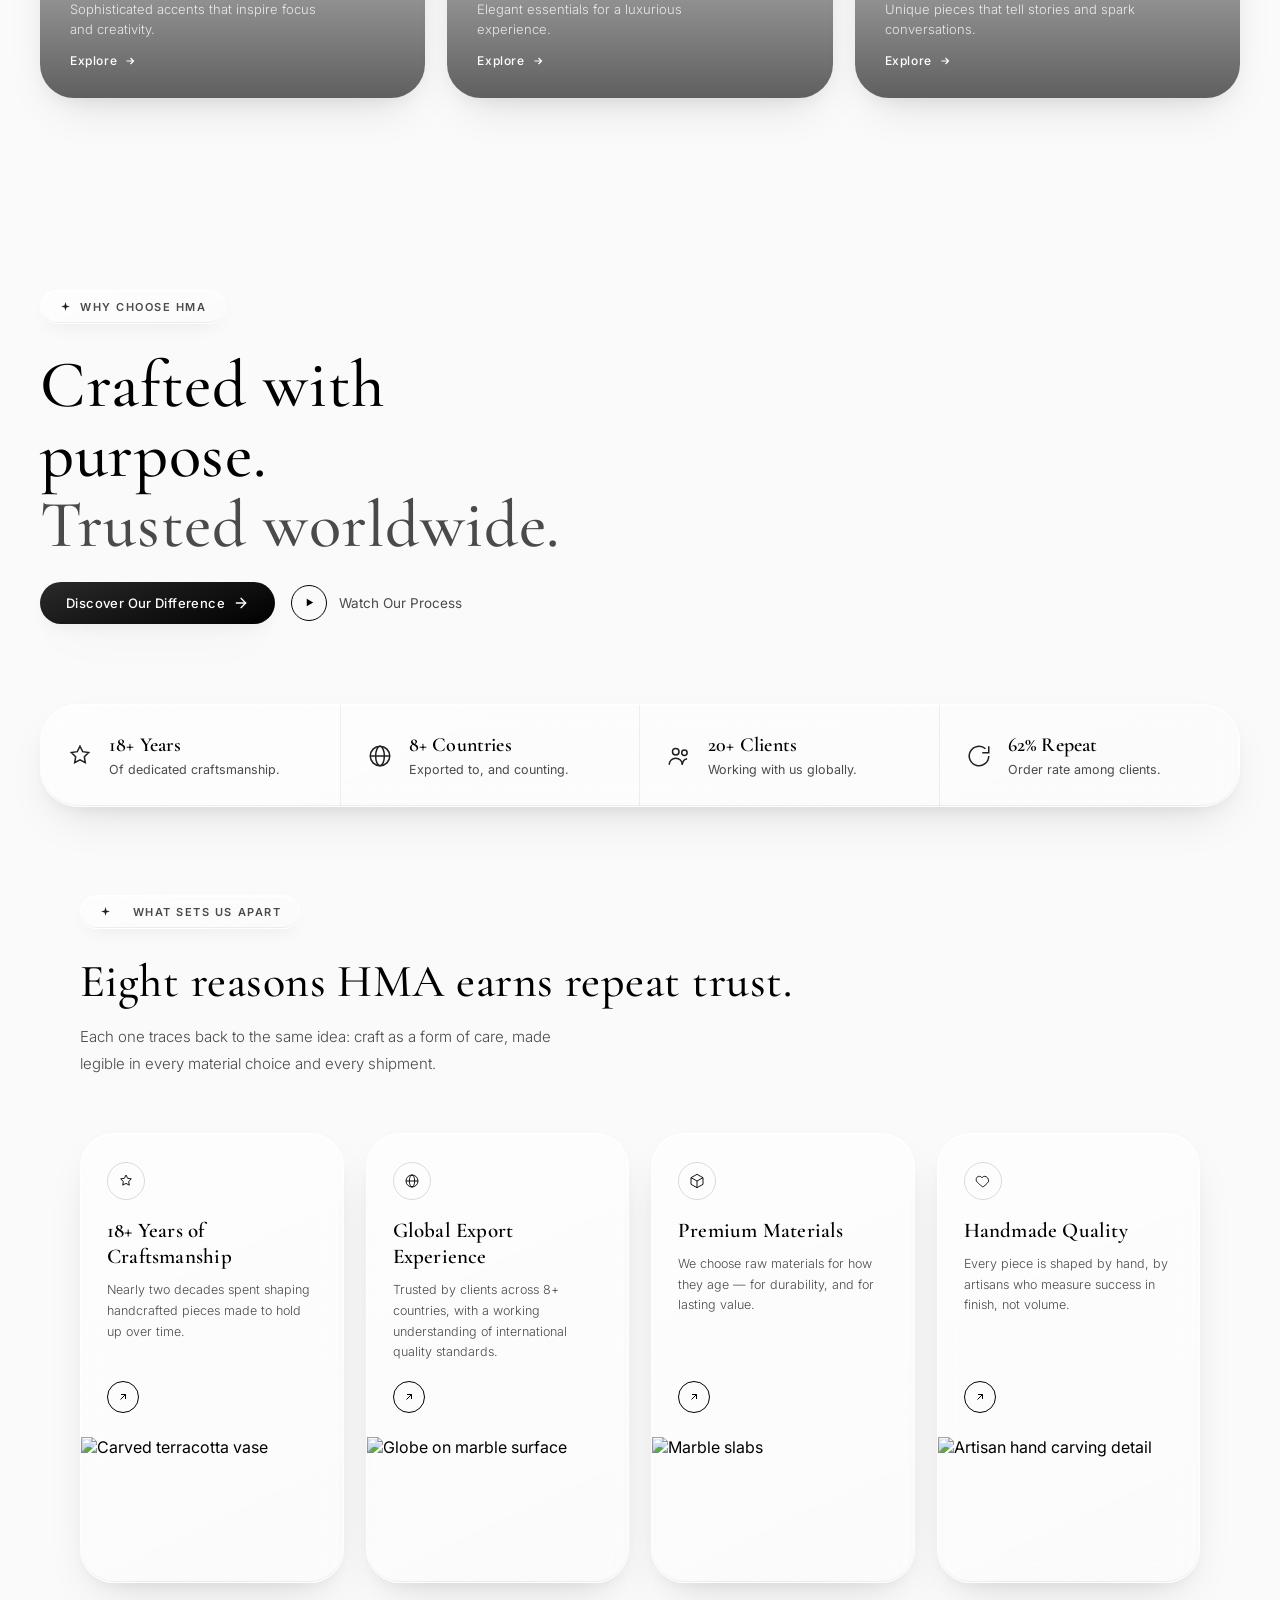
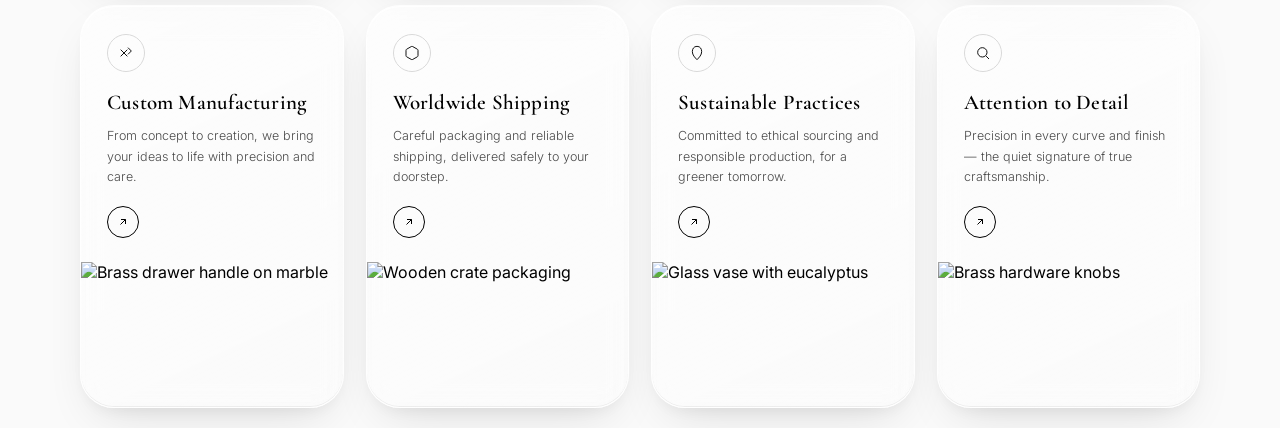
==== commit 384b51e2: "Update index.html" ====
--- a/index.html
+++ b/index.html
@@ -259,6 +259,15 @@
 }
 .badge svg{width:13px;height:13px;color:var(--gold);}
 
+.hero-left .badge{
+  width:fit-content;
+  background:var(--glass-bg);
+  backdrop-filter:blur(var(--glass-blur)) saturate(var(--glass-sat));
+  -webkit-backdrop-filter:blur(var(--glass-blur)) saturate(var(--glass-sat));
+  border:var(--glass-border);
+  box-shadow:var(--shadow-soft), var(--glass-highlight);
+}
+
 .hero-left h1{
   font-family:'Georgia', serif;
   font-weight:500;
@@ -314,7 +323,7 @@
 .hero-right{position:relative;border-radius:var(--r-hero);overflow:visible;}
 .hero-right img{border-radius:var(--r-hero);width:100%;height:520px;object-fit:cover;box-shadow:var(--shadow-lg);}
 
-.hero-float-card{
+.hero-right .hero-float-card{
   position:absolute;bottom:-30px;left:-40px;
   width:240px;padding:22px;
   border-radius:var(--r-card);
@@ -333,7 +342,7 @@
 @media (max-width:1024px){
   .hero-grid{grid-template-columns:1fr;gap:48px;}
   .hero-right{order:-1;}
-  .hero-float-card{left:20px;}
+  .hero-right .hero-float-card{left:20px;}
 }
 </style>
 </style>
@@ -588,7 +597,7 @@
 
 .hma-hero-right{ position:relative; align-self:stretch; }
 .hma-hero-photo{
-  width:100%; height:460px;
+  width:100%; height:100%; min-height:380px;
   border-radius:var(--r-asym-a);
   overflow:hidden;
   background-color:#3a352f;
@@ -729,7 +738,7 @@
   content:''; width:5px; height:5px; border-radius:50%; background:var(--gold); flex:0 0 auto;
 }
 
-.hma-phil-section{ padding:0px 40px 90px; position:relative; z-index:1; }
+.hma-phil-section{ padding:0px 40px 64px; position:relative; z-index:1; }
 .hma-phil-grid{
   max-width:1420px; margin:0 auto;
   display:grid; grid-template-columns: 0.98fr 1.02fr; gap:32px; align-items:stretch;
@@ -1069,7 +1078,7 @@
 }
 .hma-page *{ box-sizing:border-box; }
 .hma-page img{ max-width:100%; display:block; }
-.hma-quote-section{ padding:60px 40px 100px; position:relative; z-index:1; }
+.hma-quote-section{ padding:60px 40px 64px; position:relative; z-index:1; }
 .hma-quote-card{
   max-width:1420px; margin:0 auto;
   background:linear-gradient(160deg,#F5F4F1,#EDEBE6);
@@ -1151,43 +1160,38 @@
   text-transform:uppercase;
   color:var(--clay);
   font-weight:600;
-  display:flex;align-items:center;gap:10px;
+  display:inline-flex;align-items:center;gap:10px;
+  padding:10px 18px;
+  border-radius:var(--r-pill);
+  background:var(--glass-bg);
+  backdrop-filter:blur(var(--glass-blur)) saturate(var(--glass-sat));
+  -webkit-backdrop-filter:blur(var(--glass-blur)) saturate(var(--glass-sat));
+  border:var(--glass-border);
+  box-shadow:var(--shadow-soft), var(--glass-highlight);
 }
 .eyebrow::before{
   content:'';width:6px;height:6px;border-radius:50%;background:var(--gold);display:inline-block;flex-shrink:0;
 }
 
 #hero{
-  display:grid; grid-template-columns:0.78fr 1fr; align-items:center; gap:40px;
+  display:flex; flex-direction:column; align-items:flex-start;
   padding:70px 0 60px;
   position:relative;
 }
-.hero-copy{max-width:560px;}
-.hero-copy .eyebrow{margin-bottom:22px;}
+.hero-copy{max-width:none;}
+.hero-copy .eyebrow{margin-bottom:22px;width:fit-content;}
 .hero-copy h1{
   font-family:'Cormorant Garamond', serif;
-  font-size:clamp(40px, 5.6vw, 64px);
-  line-height:1.1;
+  font-size:clamp(36px, 5vw, 58px);
+  line-height:1.2;
   font-weight:500;
   letter-spacing:0.01em;
   color:var(--ink);
-  max-width:12ch;
+  white-space:nowrap;
   margin-bottom:24px;
 }
-.hero-copy p{
-  font-size:15.5px;line-height:1.75;color:var(--graphite);font-weight:300;max-width:440px;margin-bottom:34px;
-}
+.hero-copy h1 .h1-muted{color:var(--graphite);}
 .hero-actions{display:flex;align-items:center;gap:12px;}
-
-.hero-visual{
-  position:relative;
-  border-radius:var(--r-asym-a);
-  overflow:hidden;
-  aspect-ratio:620/540;
-  box-shadow:var(--shadow-lift);
-}
-.hero-visual img{width:100%;height:100%;object-fit:cover;transition:transform .8s cubic-bezier(.16,.84,.44,1);}
-.hero-visual:hover img{transform:scale(1.03);}
 
 .cta-btn{
   display:inline-flex;align-items:center;gap:8px;
@@ -1218,9 +1222,8 @@
 .btn-outline:hover{transform:translateY(-2px);box-shadow:var(--shadow-lift), var(--glass-highlight);}
 .btn-outline svg{width:14px;height:14px;color:var(--gold);}
 
-@media (max-width:1024px){
-  #hero{grid-template-columns:1fr;}
-  .hero-visual{order:-1;aspect-ratio:auto;height:420px;}
+@media (max-width:600px){
+  .hero-copy h1{white-space:normal;}
 }
 </style>
 
@@ -1228,21 +1231,13 @@
   <section id="hero">
     <div class="hero-copy">
       <span class="eyebrow">Our Collections</span>
-      <h1>Designed for Every Space, Crafted to Inspire.</h1>
-      <p>Explore our wide range of handcrafted collections, designed to bring beauty, function and meaning to every part of your space.</p>
+      <h1>Designed for Every Space,<br><span class="h1-muted">Crafted to Inspire.</span></h1>
       <div class="hero-actions">
         <a href="#" class="cta-btn">
           Explore All Collections
           <svg viewBox="0 0 24 24" fill="none" stroke="currentColor" stroke-width="2" stroke-linecap="round" stroke-linejoin="round"><line x1="5" y1="12" x2="19" y2="12"/><polyline points="12 5 19 12 12 19"/></svg>
         </a>
-        <a href="#" class="btn-outline">
-          View Catalog
-          <svg viewBox="0 0 24 24" fill="currentColor"><path d="M12 2l1.8 6.2L20 10l-6.2 1.8L12 18l-1.8-6.2L4 10l6.2-1.8L12 2z"/></svg>
-        </a>
-      </div>
-    </div>
-    <div class="hero-visual">
-      <img src="https://images.unsplash.com/photo-1597696929736-6d13bed8e6a8?auto=format&fit=crop&w=1200&q=80" alt="Ceramic vase and bowl on a marble tray">
+      </div>
     </div>
   </section>
 </div>
@@ -1437,95 +1432,7 @@
   content:'';width:6px;height:6px;border-radius:50%;background:var(--gold);display:inline-block;flex-shrink:0;
 }
 
-/* ============ CURATED WITH PURPOSE ============ */
-#curated{
-  margin-top:26px;
-  border-radius:var(--r-hero);
-  background:linear-gradient(120deg, #F2F1EF 0%, #EAE8E4 55%, #F5F4F2 100%);
-  display:grid;grid-template-columns:1.15fr 0.85fr;
-  align-items:center;gap:20px;
-  padding:60px 60px;
-  overflow:hidden;
-  position:relative;
-  box-shadow:var(--shadow-soft);
-}
-.curated-copy .eyebrow{margin-bottom:22px;}
-.curated-copy h2{
-  font-family:'Cormorant Garamond', serif;
-  font-size:clamp(28px, 2.8vw, 40px);
-  line-height:1.3;font-weight:500;color:var(--ink);
-  max-width:20ch;margin-bottom:34px;
-}
-.curated-sig{height:34px;width:auto;opacity:0.85;filter:brightness(0);margin-top:6px;}
-.curated-icons-row{display:flex;gap:18px;margin-bottom:38px;flex-wrap:wrap;}
-.icon-item{display:flex;flex-direction:column;align-items:center;gap:12px;width:100px;text-align:center;}
-.icon-circle{
-  width:56px;height:56px;border-radius:50%;
-  background:var(--glass-bg);
-  backdrop-filter:blur(var(--glass-blur)) saturate(var(--glass-sat));
-  -webkit-backdrop-filter:blur(var(--glass-blur)) saturate(var(--glass-sat));
-  border:var(--glass-border);
-  box-shadow:var(--shadow-soft), var(--glass-highlight);
-  display:flex;align-items:center;justify-content:center;
-  transition:box-shadow .3s ease, transform .3s cubic-bezier(.16,.84,.44,1);
-}
-.icon-item:hover .icon-circle{box-shadow:var(--shadow-lift), var(--glass-highlight);transform:translateY(-4px);}
-.icon-circle svg{width:22px;height:22px;color:var(--bronze);}
-.icon-item span{font-size:11.5px;color:var(--graphite);line-height:1.35;font-weight:500;}
-
-.curated-visual{
-  position:relative;border-radius:var(--r-asym-b);overflow:hidden;aspect-ratio:480/420;
-  box-shadow:var(--shadow-lift);
-}
-.curated-visual img{width:100%;height:100%;object-fit:cover;transition:transform .8s cubic-bezier(.16,.84,.44,1);}
-.curated-visual:hover img{transform:scale(1.03);}
-
-@media (max-width:1024px){
-  #curated{grid-template-columns:1fr;padding:44px 32px;}
-  .curated-visual{order:-1;}
-}
 </style>
-
-<div class="wrap">
-  <section id="curated">
-    <div class="curated-copy">
-      <span class="eyebrow">Curated With Purpose</span>
-      <h2>Every collection is a reflection of our passion for craftsmanship and timeless design.</h2>
-
-      <div class="curated-icons-row">
-        <div class="icon-item">
-          <div class="icon-circle">
-            <svg viewBox="0 0 24 24" fill="none" stroke="currentColor" stroke-width="1.6"><path d="M7 21c-2-3-2-7 1-10 2-2 2-4 1-6 3 1 5 3 5 6 0 2-1 3-1 5 2-1 3-3 3-5 2 2 3 5 1 8-1 2-3 2-5 2s-4 0-5-0Z"/></svg>
-          </div>
-          <span>Handcrafted<br>with Care</span>
-        </div>
-        <div class="icon-item">
-          <div class="icon-circle">
-            <svg viewBox="0 0 24 24" fill="none" stroke="currentColor" stroke-width="1.6"><path d="M6 3h12l3 5-9 13L3 8Z"/><path d="M3 8h18M9 3l3 5 3-5M12 8l-2 13M12 8l2 13"/></svg>
-          </div>
-          <span>Premium<br>Materials</span>
-        </div>
-        <div class="icon-item">
-          <div class="icon-circle">
-            <svg viewBox="0 0 24 24" fill="none" stroke="currentColor" stroke-width="1.6"><circle cx="12" cy="12" r="8.5"/><path d="M12 7.5V12l3 2"/></svg>
-          </div>
-          <span>Timeless<br>Design</span>
-        </div>
-        <div class="icon-item">
-          <div class="icon-circle">
-            <svg viewBox="0 0 24 24" fill="none" stroke="currentColor" stroke-width="1.6"><path d="M20 7 9 18l-5-5"/><path d="M9 18l1.5-1.5M15 5l2 2"/></svg>
-          </div>
-          <span>Made to<br>Last</span>
-        </div>
-      </div>
-
-      <img class="curated-sig" src="assets/signature.png" alt="h.m.a Handicrafts signature">
-    </div>
-    <div class="curated-visual">
-      <img src="https://images.unsplash.com/photo-1643569556871-91ec60671ed7?auto=format&fit=crop&w=1000&q=80" alt="Ceramic vase and bowl">
-    </div>
-  </section>
-</div>
 
   <script>
     const siteHeader = document.querySelector('header');
@@ -1599,6 +1506,16 @@
 }
 .badge svg{width:13px; height:13px; color:var(--gold);}
 
+.hma-hero-copy .badge{
+  width:fit-content;
+  background:var(--glass-bg);
+  backdrop-filter:blur(var(--glass-blur)) saturate(var(--glass-sat));
+  -webkit-backdrop-filter:blur(var(--glass-blur)) saturate(var(--glass-sat));
+  border:var(--glass-border);
+  box-shadow:var(--shadow-soft), var(--glass-highlight);
+}
+.hma-hero-copy h1 .h1-muted{color:var(--graphite);}
+
 .cta-btn{
   display:inline-flex; align-items:center; gap:8px;
   background:linear-gradient(160deg, #2A2A2A, #000000); color:var(--cream);
@@ -1610,9 +1527,8 @@
 .cta-btn:hover{transform:translateY(-2px); box-shadow:var(--shadow-lg);}
 .cta-btn svg{width:16px; height:16px;}
 
-.hma-hero{padding:170px 40px 60px; position:relative;}
+.hma-hero{padding:170px 40px 40px; position:relative;}
 .hma-hero-grid{
-  display:grid; grid-template-columns:1.05fr 0.95fr; gap:64px; align-items:center;
   max-width:1500px; margin:0 auto;
 }
 .hma-hero-copy h1{
@@ -1620,7 +1536,7 @@
   font-size:clamp(44px,5.2vw,68px); line-height:1.05; margin-bottom:22px;
 }
 .hma-hero-copy p{font-size:17px; line-height:1.7; color:var(--ink-soft); max-width:460px; margin-bottom:34px;}
-.hma-hero-actions{display:flex; align-items:center; gap:16px; margin-bottom:44px; flex-wrap:wrap;}
+.hma-hero-actions{display:flex; align-items:center; gap:16px; margin-bottom:20px; flex-wrap:wrap;}
 
 .hma-watch{display:flex; align-items:center; gap:12px; font-size:13.5px; color:var(--graphite); cursor:pointer;}
 .hma-play-circle{width:36px; height:36px; border-radius:50%; border:1px solid var(--ink); display:flex; align-items:center; justify-content:center; transition:all .25s ease; flex-shrink:0;}
@@ -1628,23 +1544,7 @@
 .hma-watch:hover .hma-play-circle{background:var(--ink);}
 .hma-watch:hover .hma-play-circle svg{fill:var(--cream);}
 
-.hero-right{position:relative; border-radius:var(--r-hero); overflow:visible;}
-.hero-right img{border-radius:var(--r-hero); width:100%; height:520px; object-fit:cover; box-shadow:var(--shadow-lg); filter:grayscale(0.06) contrast(1.02);}
-
-.hero-float-card{
-  position:absolute; bottom:-30px; left:-40px;
-  width:240px; padding:22px;
-  border-radius:var(--r-card);
-}
-.hero-float-card .hero-float-icon{
-  width:38px; height:38px; border-radius:50%; border:1px solid var(--taupe);
-  display:flex; align-items:center; justify-content:center; margin-bottom:14px; color:var(--ink);
-}
-.hero-float-card .hero-float-icon svg{width:16px; height:16px; stroke:currentColor; fill:none; stroke-width:1.4;}
-.hero-float-card h4{font-family:'Cormorant Garamond', serif; font-weight:500; color:var(--ink); font-size:17px; margin-bottom:4px;}
-.hero-float-card p{font-size:12.5px; line-height:1.5; color:var(--ink-soft);}
-
-.feature-strip{padding:20px 40px 70px;}
+.feature-strip{padding:20px 40px 40px;}
 .feature-card-outer{
   display:grid; grid-template-columns:repeat(4,1fr);
   border-radius:38px; overflow:hidden; max-width:1500px; margin:0 auto;
@@ -1660,9 +1560,6 @@
 .feature-item p{font-size:12.5px; color:var(--ink-soft); line-height:1.4;}
 
 @media (max-width:1024px){
-  .hma-hero-grid{grid-template-columns:1fr; gap:48px;}
-  .hero-right{order:-1;}
-  .hero-float-card{left:20px;}
   .feature-card-outer{grid-template-columns:repeat(2,1fr);}
   .feature-item{border-bottom:1px solid rgba(0,0,0,0.06); border-right:none;}
 }
@@ -1679,8 +1576,7 @@
         <svg viewBox="0 0 24 24" fill="currentColor"><path d="M12 2l1.8 6.2L20 10l-6.2 1.8L12 18l-1.8-6.2L4 10l6.2-1.8L12 2z"/></svg>
         WHY CHOOSE HMA
       </span>
-      <h1>Crafted with purpose.<br>Trusted worldwide.</h1>
-      <p>At HMA Handicrafts, every piece is made slowly, by hand, and built to last. What we offer beyond the object is a relationship built on trust and quality.</p>
+      <h1>Crafted with purpose.<br><span class="h1-muted">Trusted worldwide.</span></h1>
 
       <div class="hma-hero-actions">
         <a href="#" class="cta-btn">
@@ -1691,15 +1587,6 @@
           <div class="hma-play-circle"><svg viewBox="0 0 24 24"><polygon points="6 4 20 12 6 20"/></svg></div>
           <span>Watch Our Process</span>
         </div>
-      </div>
-    </div>
-
-    <div class="hero-right">
-      <img src="assets/why-hero.png" alt="Handmade ceramic vases with olive branch">
-      <div class="hero-float-card glass">
-        <div class="hero-float-icon"><svg viewBox="0 0 24 24" stroke-width="1.4"><path d="M12 3l2.5 5 5.5.8-4 3.9.9 5.5-4.9-2.6-4.9 2.6.9-5.5-4-3.9 5.5-.8z"/></svg></div>
-        <h4>18+ Years Strong</h4>
-        <p>Nearly two decades of handcrafted work, trusted by clients worldwide.</p>
       </div>
     </div>
   </div>
@@ -1790,6 +1677,15 @@
 .badge svg{width:13px; height:13px; color:var(--gold);}
 .badge .num{font-family:'Cormorant Garamond', serif; font-size:13px; font-weight:600;}
 
+.head .badge{
+  width:fit-content;
+  background:var(--glass-bg);
+  backdrop-filter:blur(var(--glass-blur)) saturate(var(--glass-sat));
+  -webkit-backdrop-filter:blur(var(--glass-blur)) saturate(var(--glass-sat));
+  border:var(--glass-border);
+  box-shadow:var(--shadow-soft), var(--glass-highlight);
+}
+
 .head{max-width:760px; margin:0 0 56px;}
 .head h2{
   font-family:'Cormorant Garamond', serif; font-weight:500;
@@ -1797,7 +1693,7 @@
 }
 .head p{margin-top:16px; font-size:15px; color:var(--ink-soft); line-height:1.75; max-width:56ch; font-weight:300;}
 
-.hma-features{padding:80px 40px 20px;}
+.hma-features{padding:48px 40px 20px;}
 .hma-features-grid{display:grid; grid-template-columns:repeat(4,1fr); gap:22px; max-width:1500px; margin:0 auto;}
 .hma-feature-card{
   border-radius:var(--r-card);
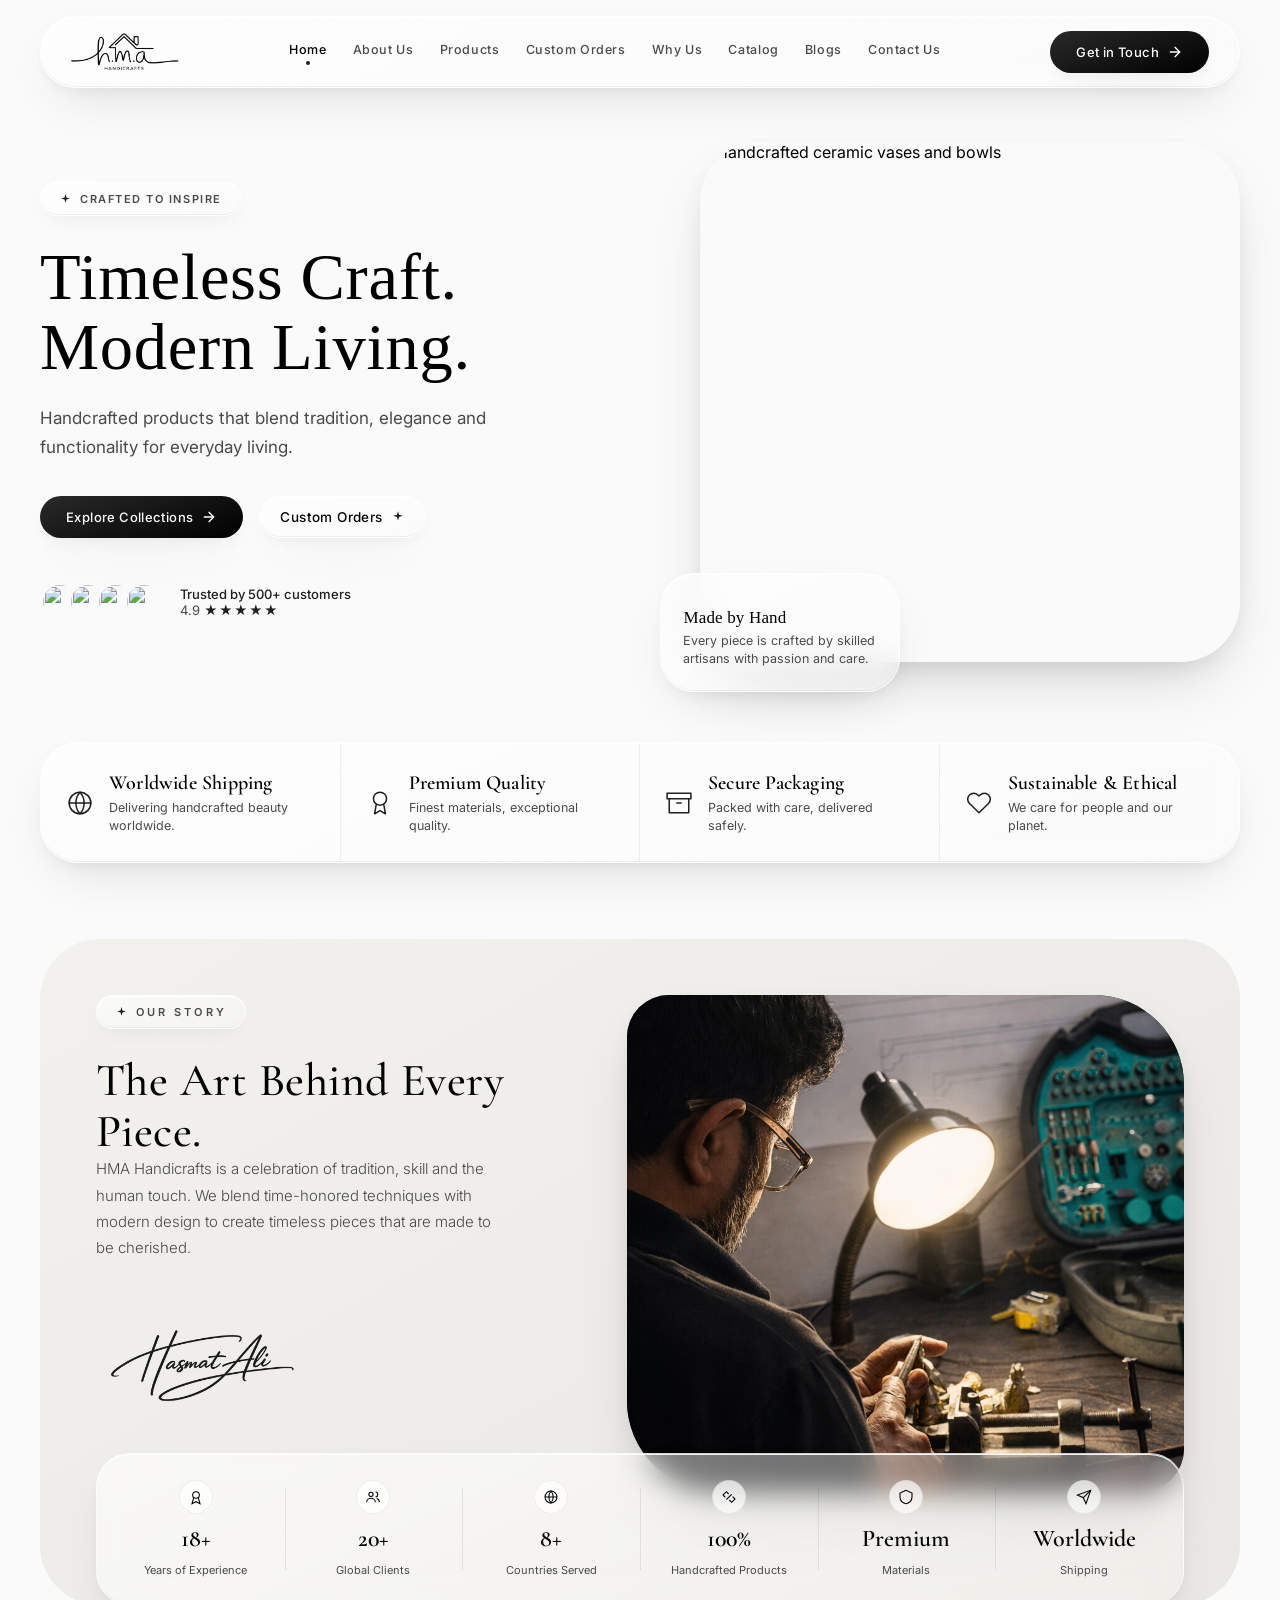
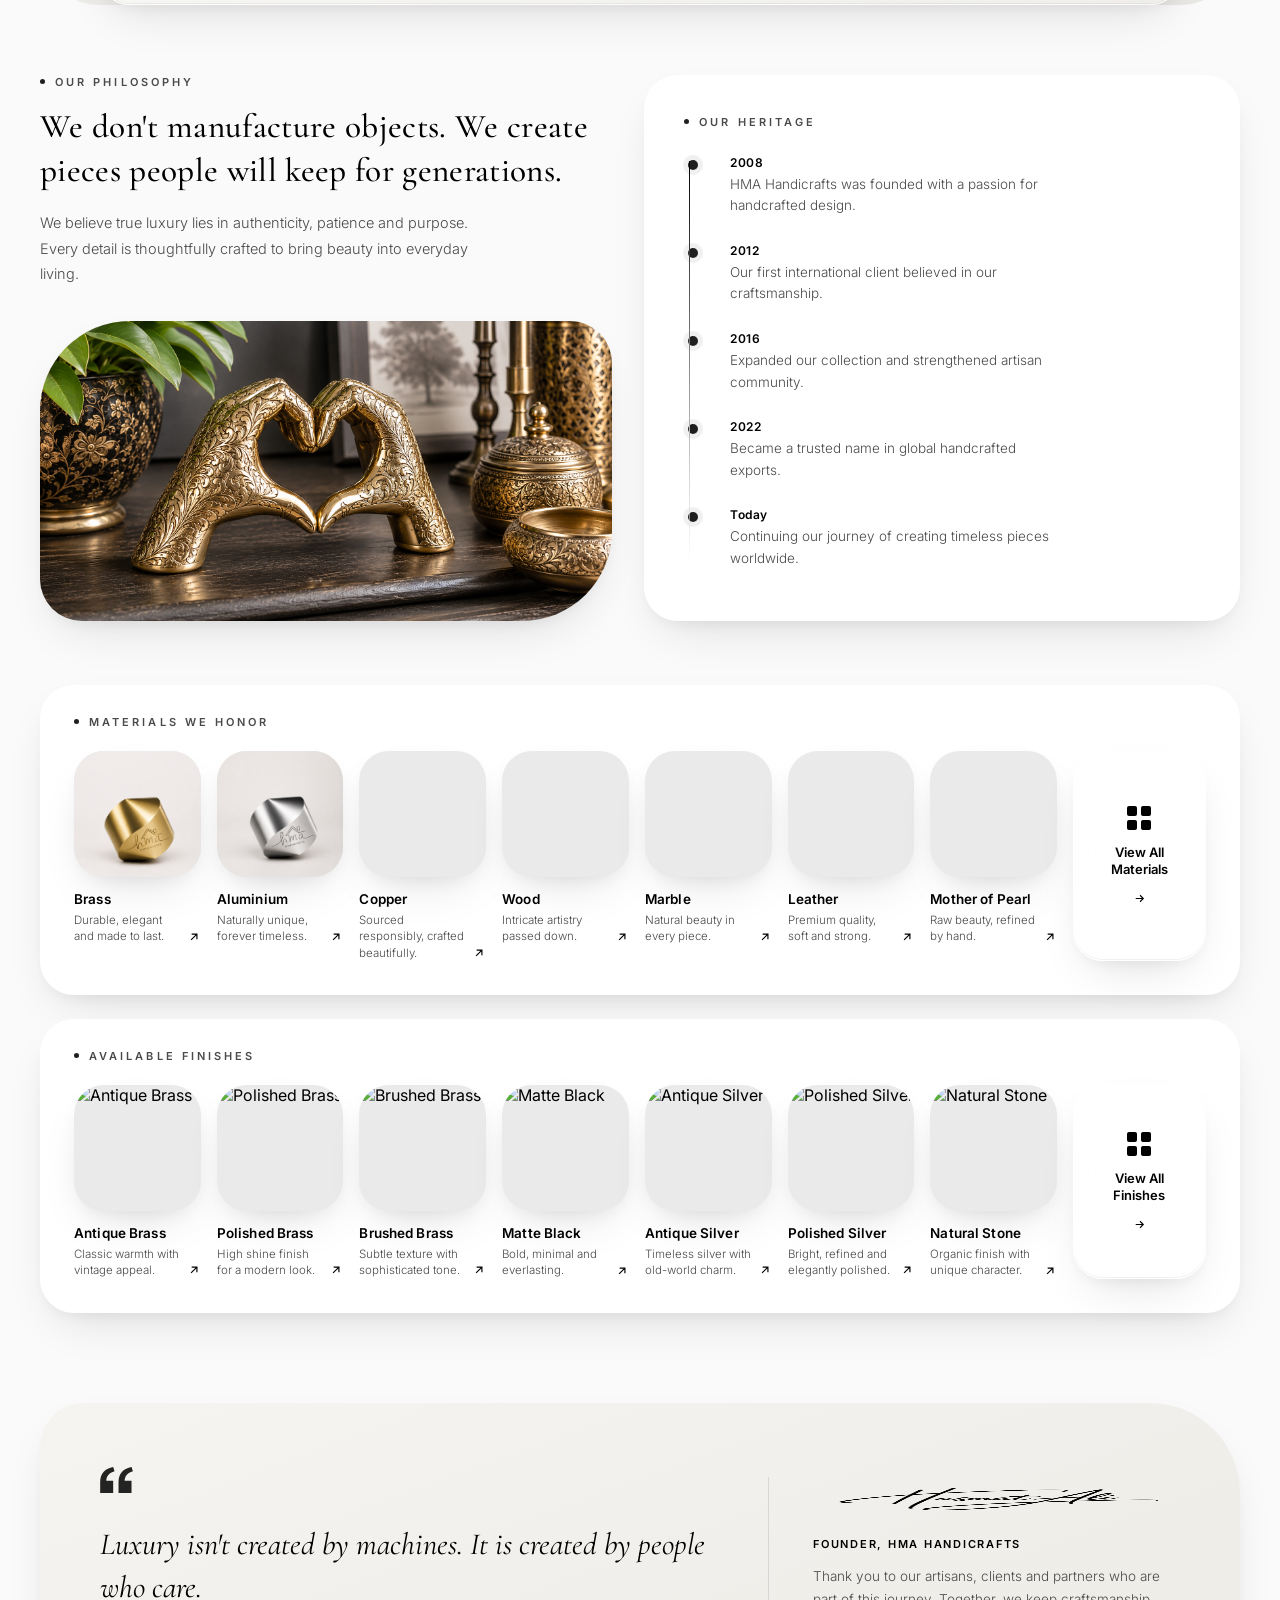
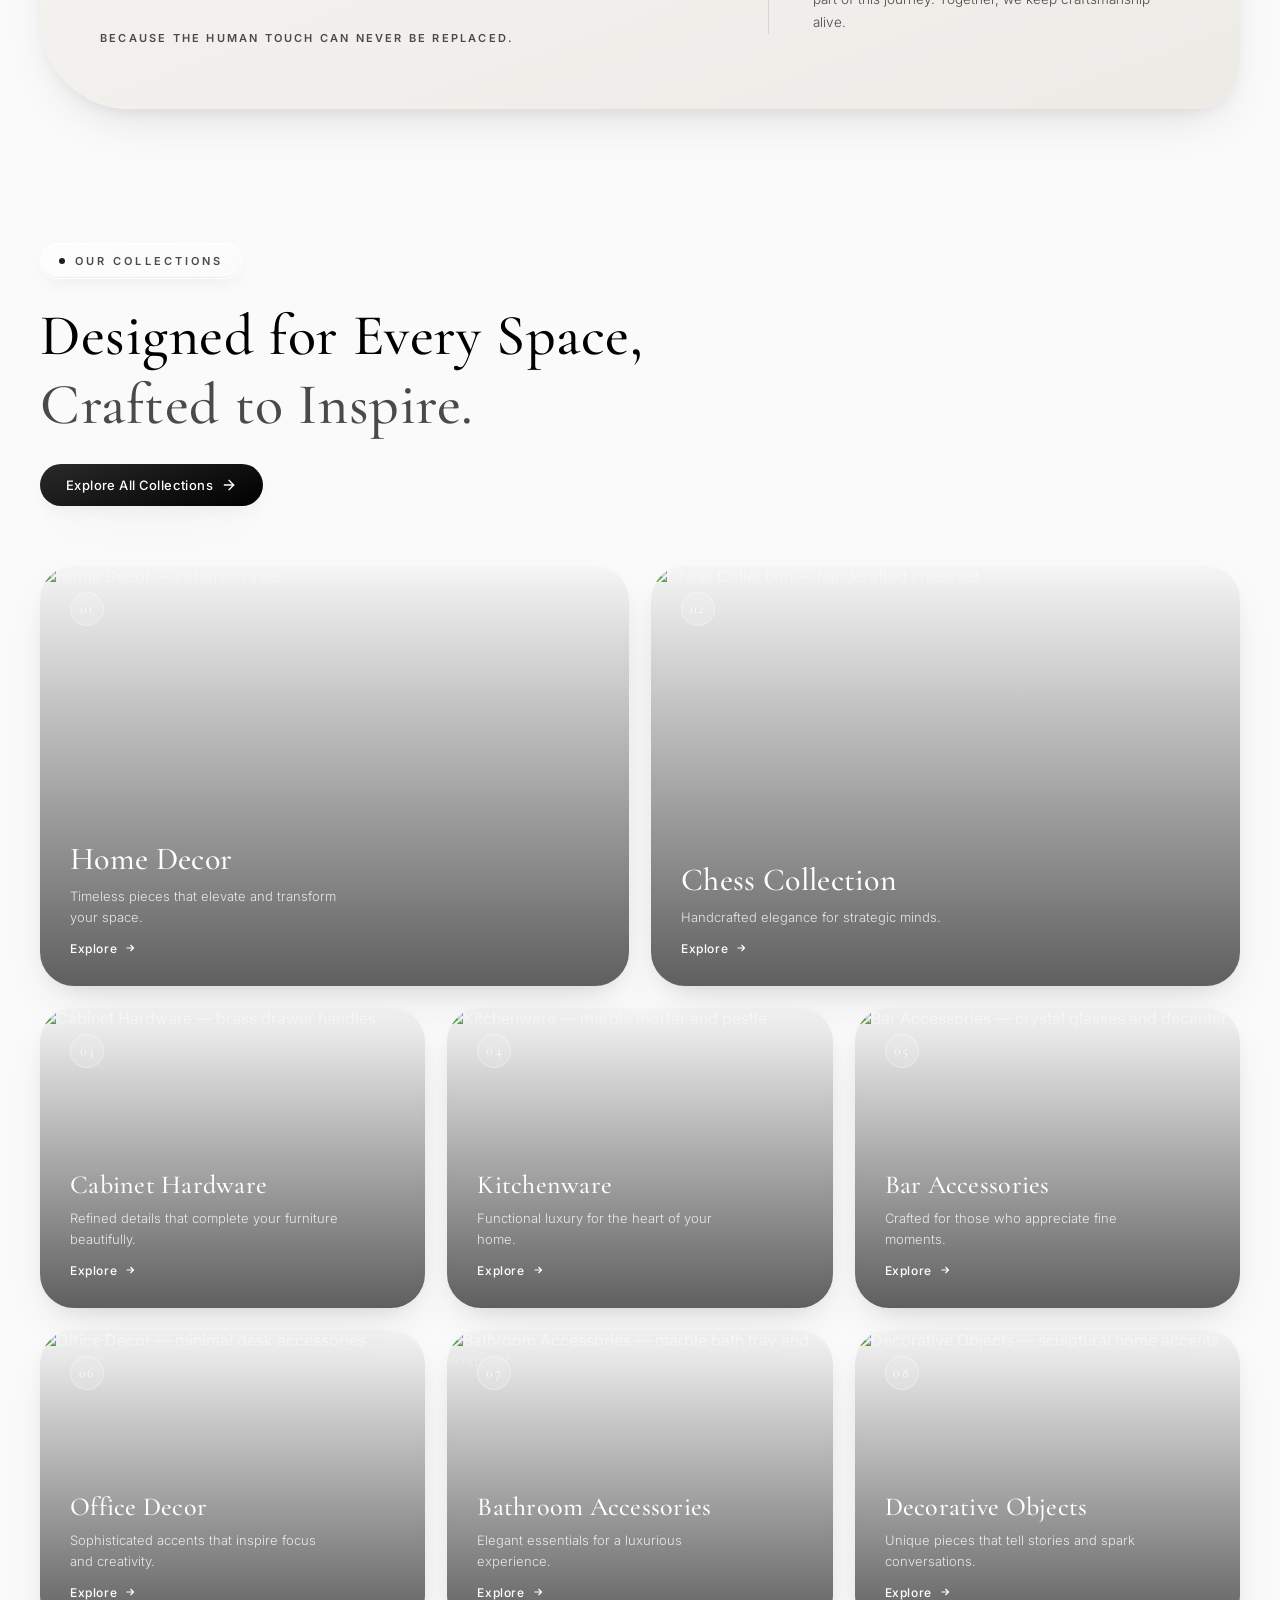
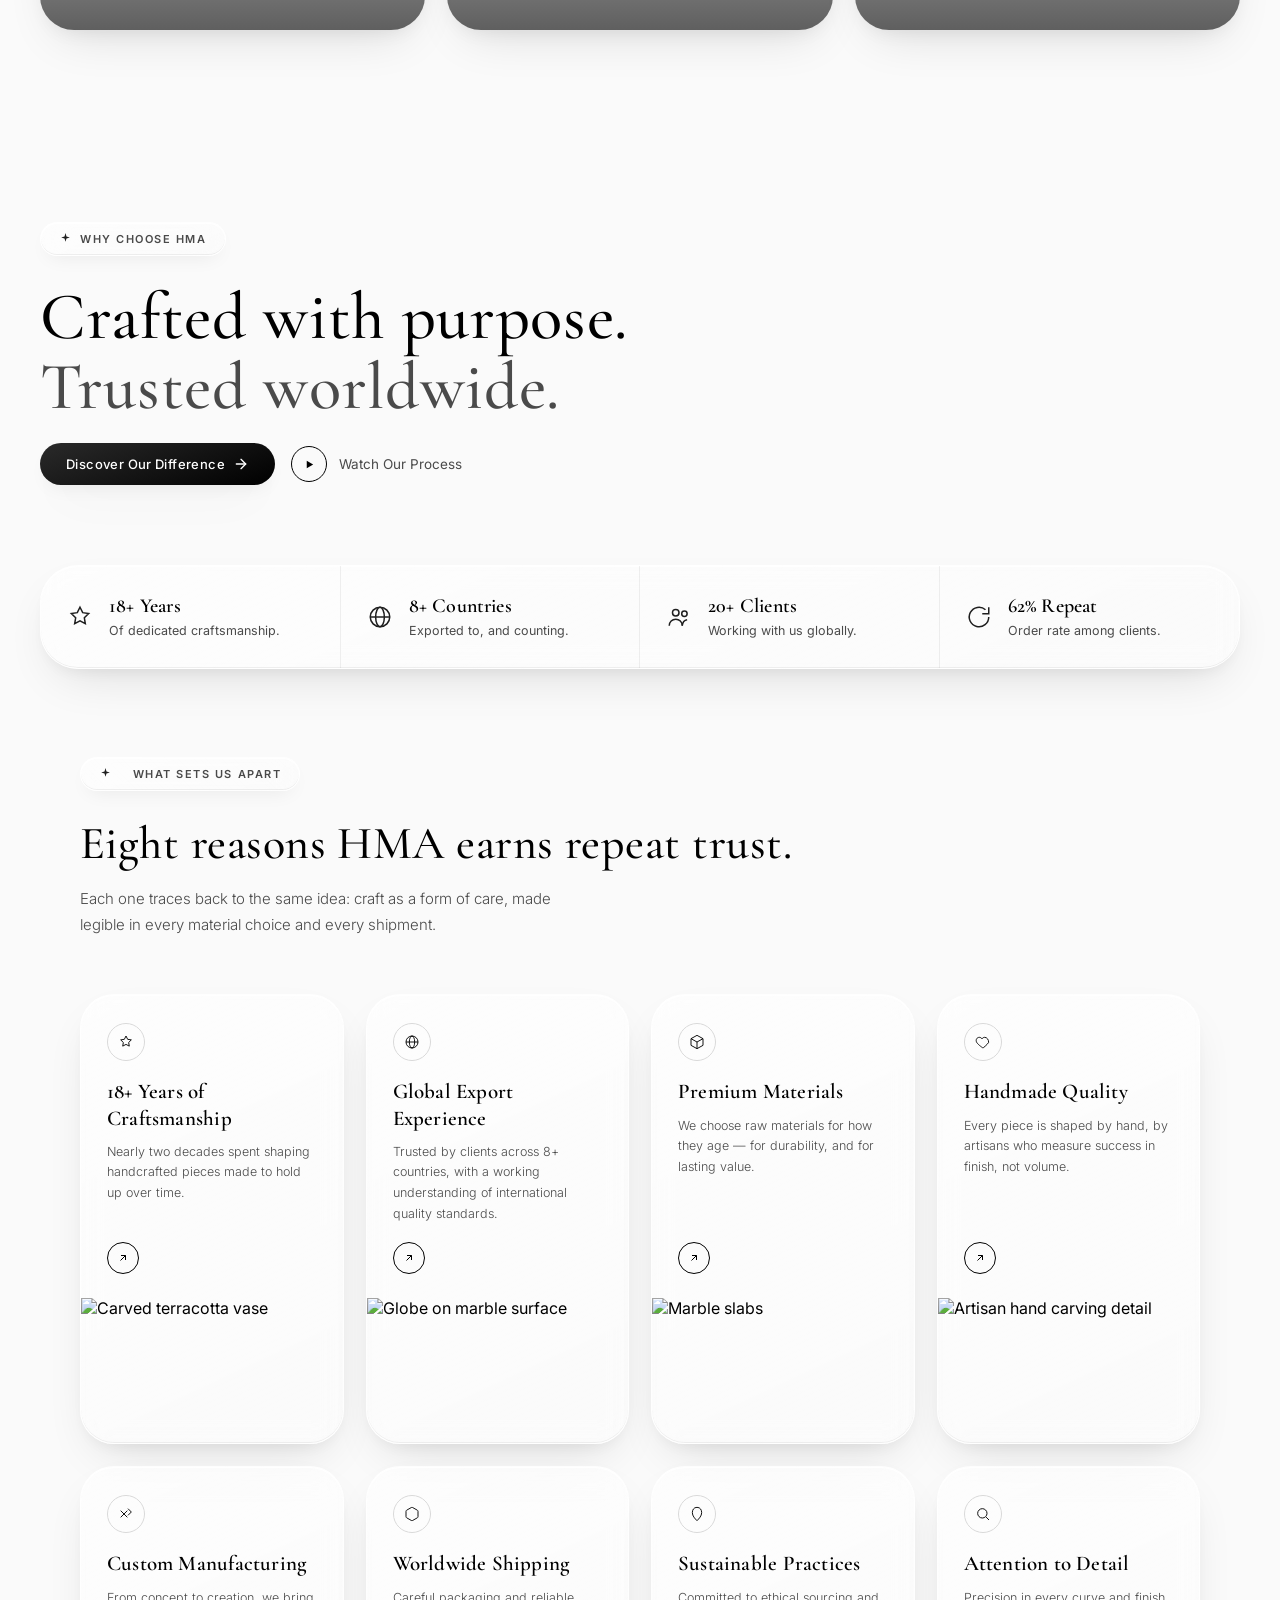
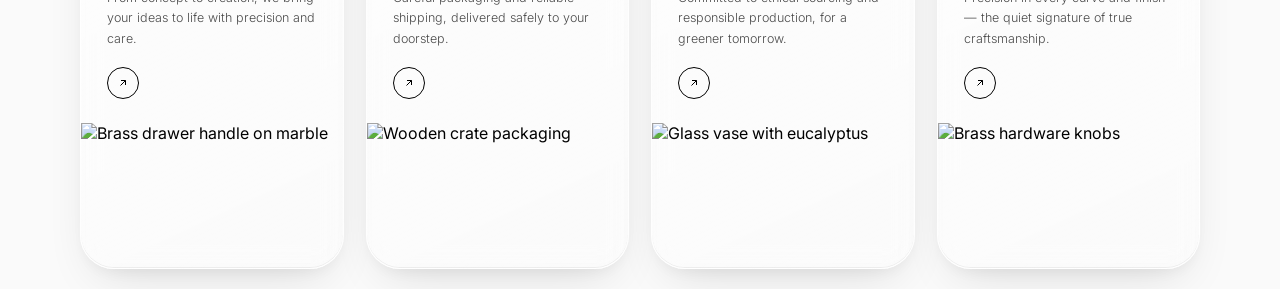
==== commit aaf2ee06: "Update index.html" ====
--- a/index.html
+++ b/index.html
@@ -1528,7 +1528,7 @@
 .cta-btn svg{width:16px; height:16px;}
 
 .hma-hero{padding:170px 40px 40px; position:relative;}
-.hma-hero-grid{
+.hma-hero2-grid{
   max-width:1500px; margin:0 auto;
 }
 .hma-hero-copy h1{
@@ -1570,7 +1570,7 @@
 </style>
 
 <section class="hma-hero">
-  <div class="hma-hero-grid">
+  <div class="hma-hero2-grid">
     <div class="hma-hero-copy">
       <span class="badge">
         <svg viewBox="0 0 24 24" fill="currentColor"><path d="M12 2l1.8 6.2L20 10l-6.2 1.8L12 18l-1.8-6.2L4 10l6.2-1.8L12 2z"/></svg>
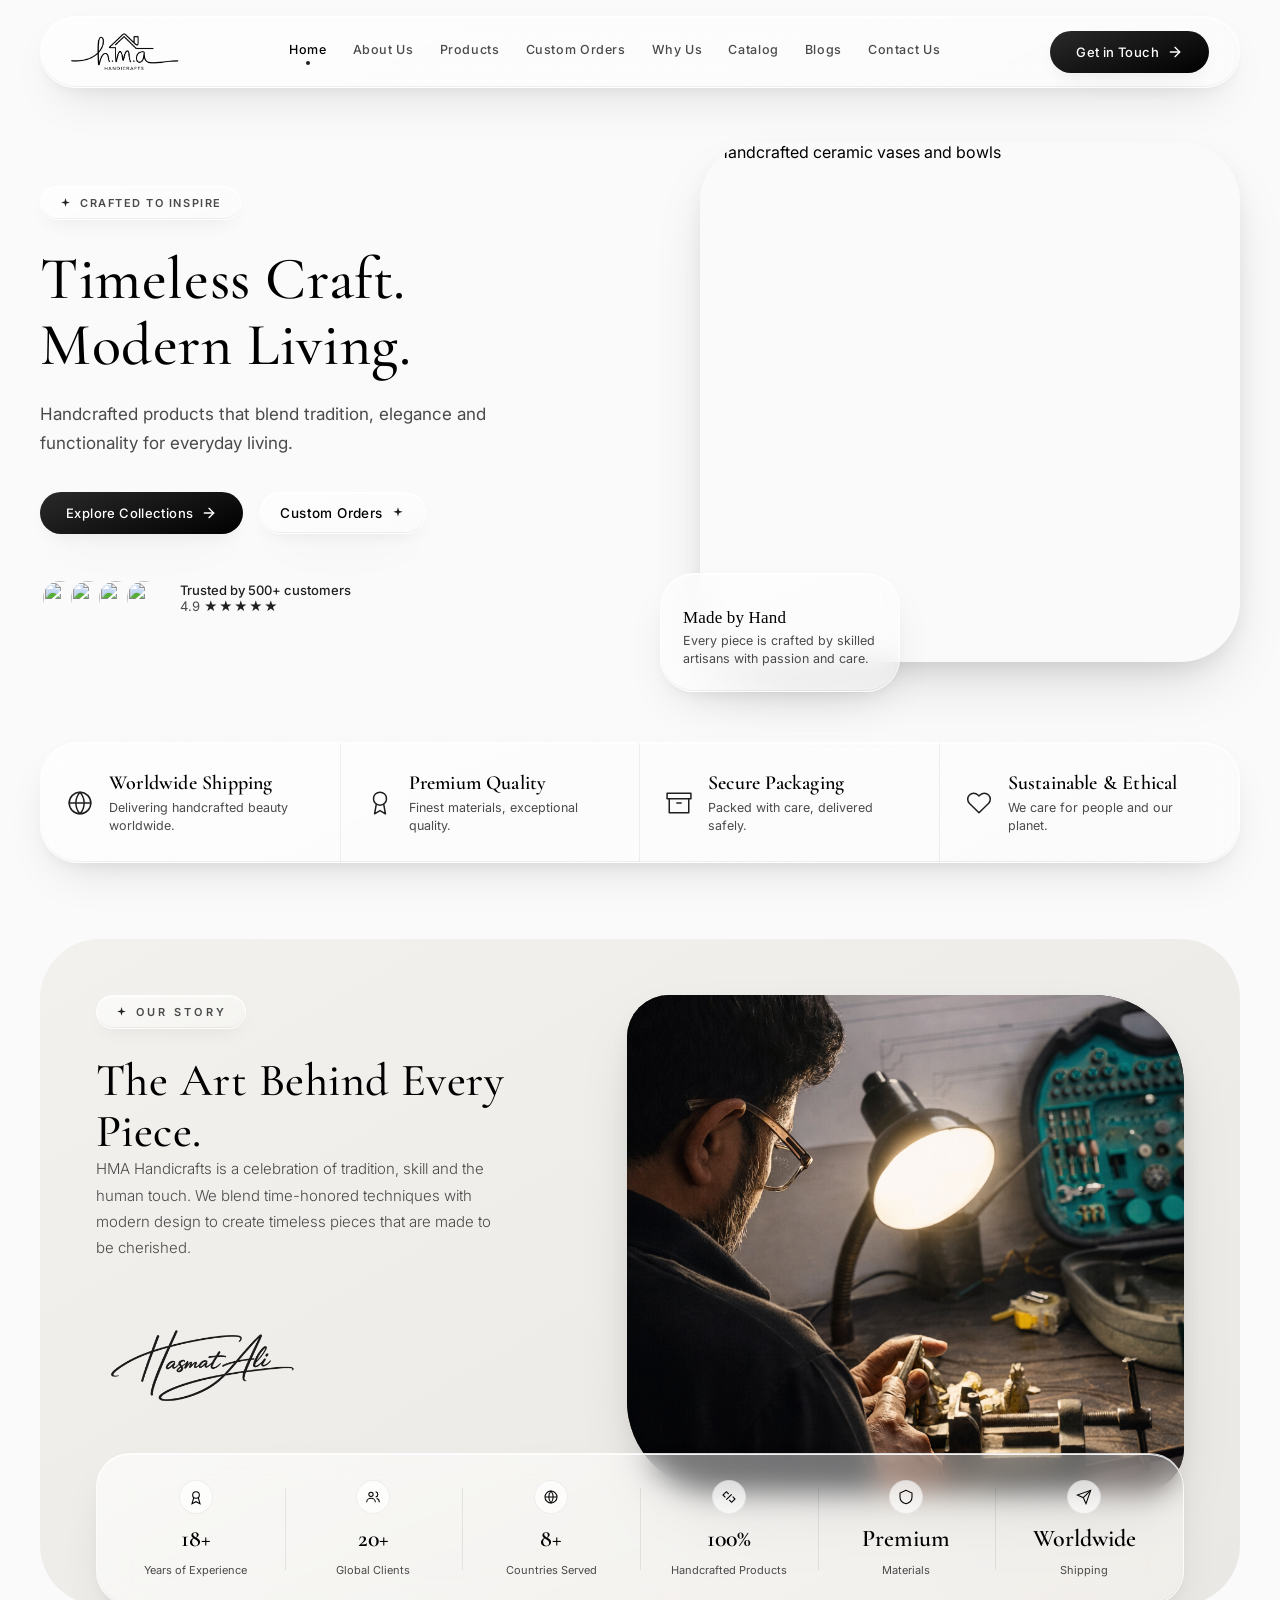
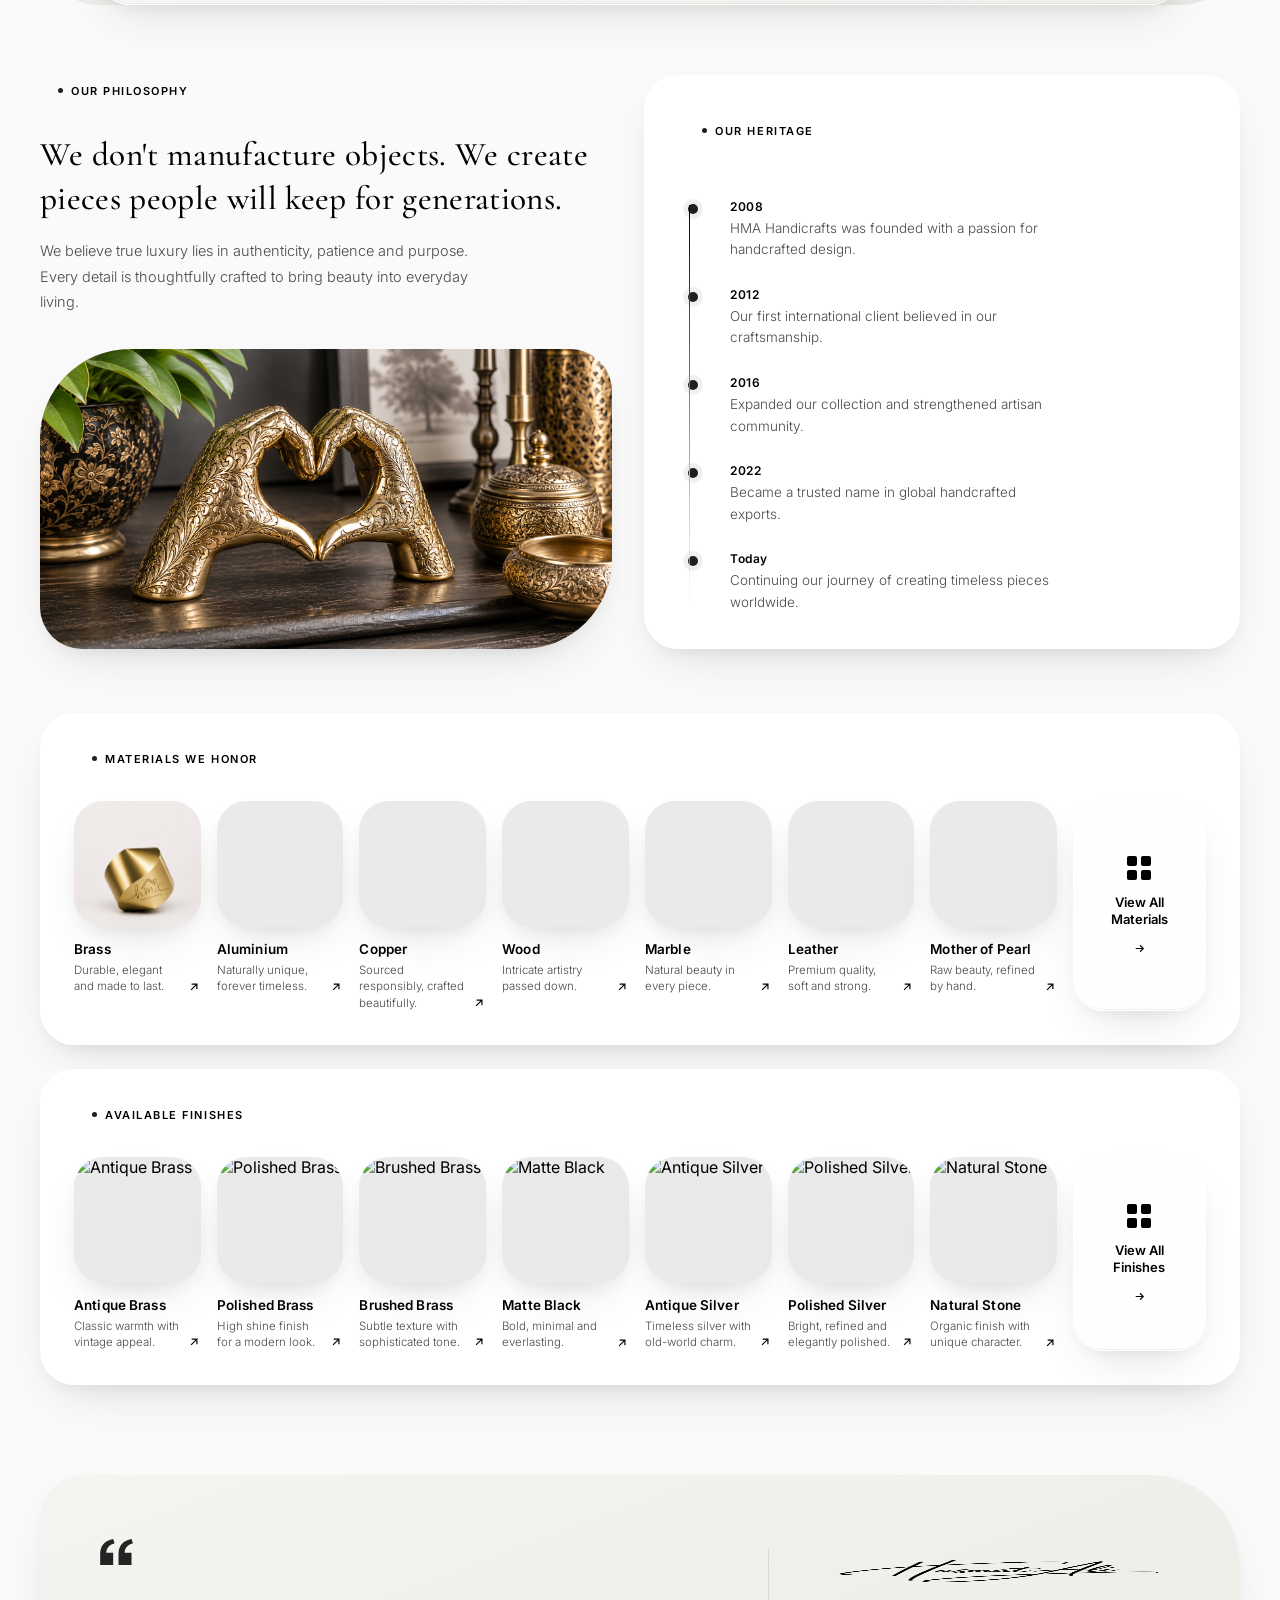
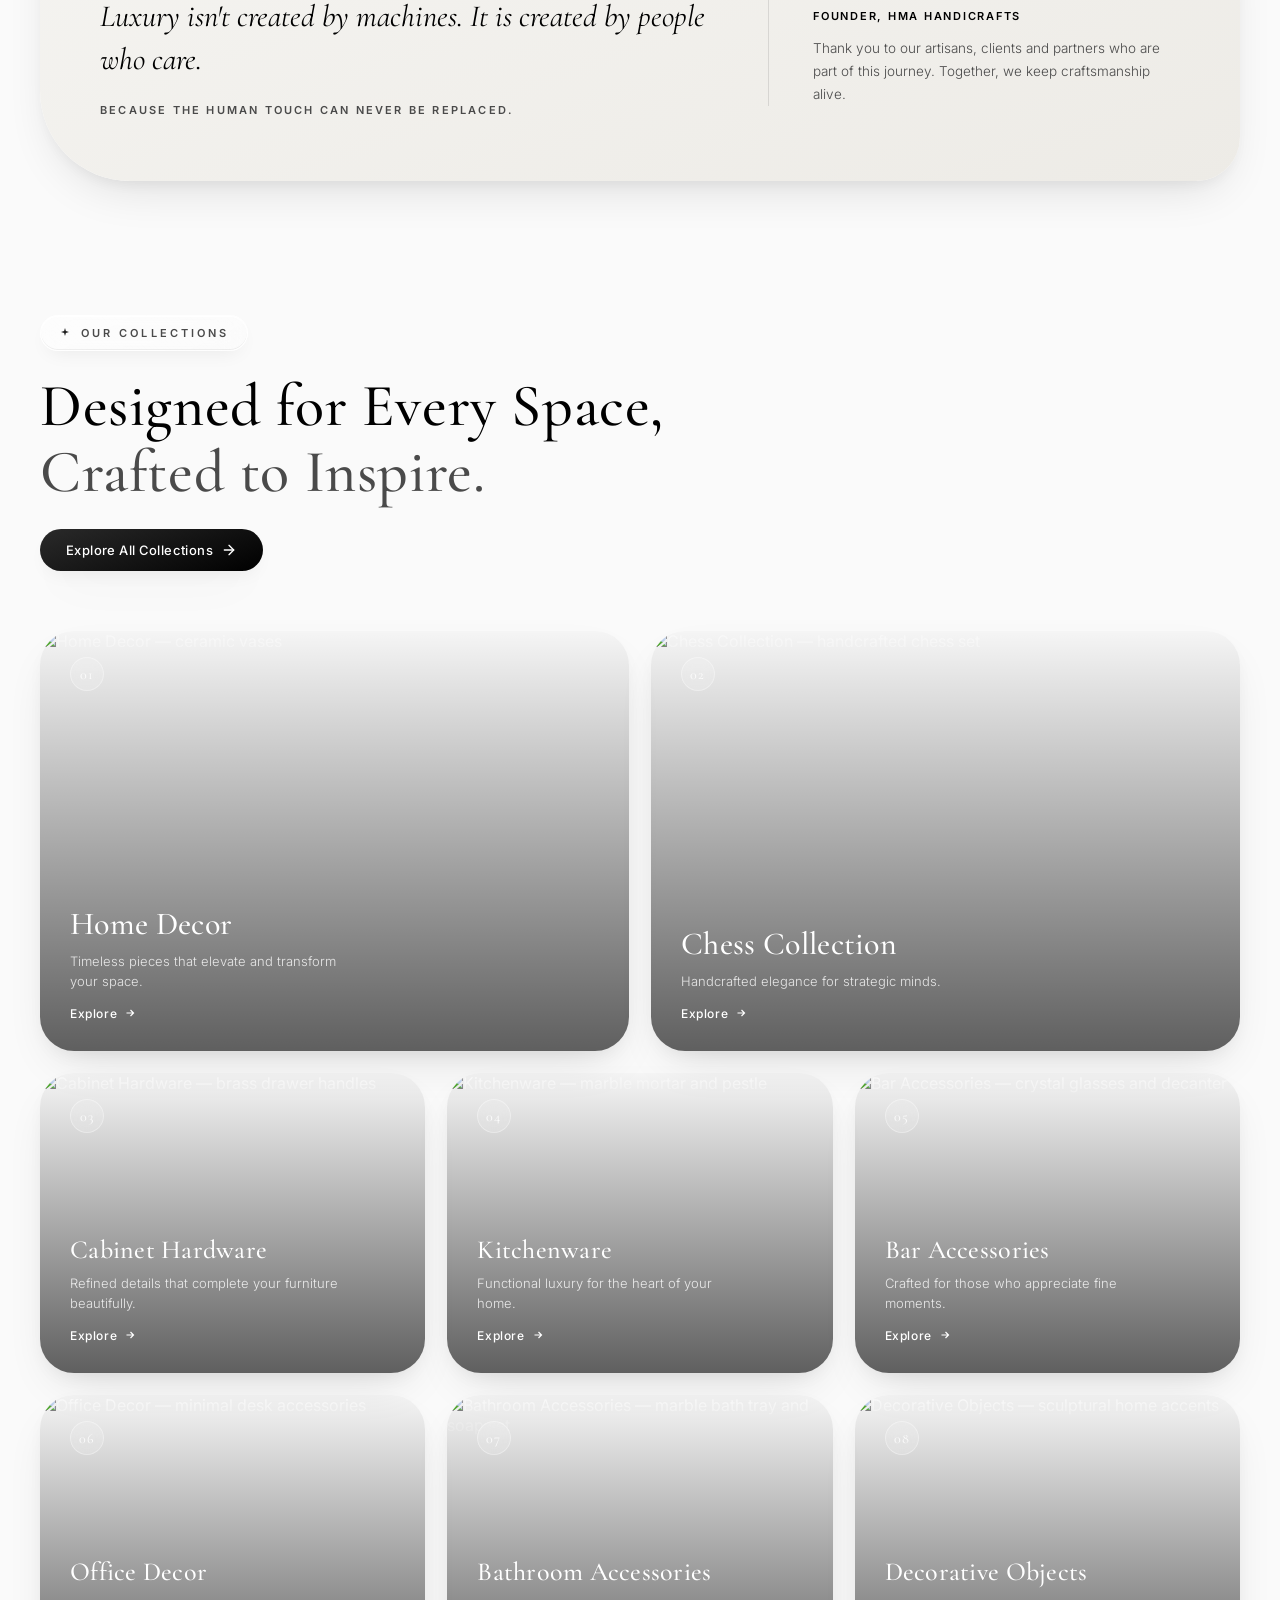
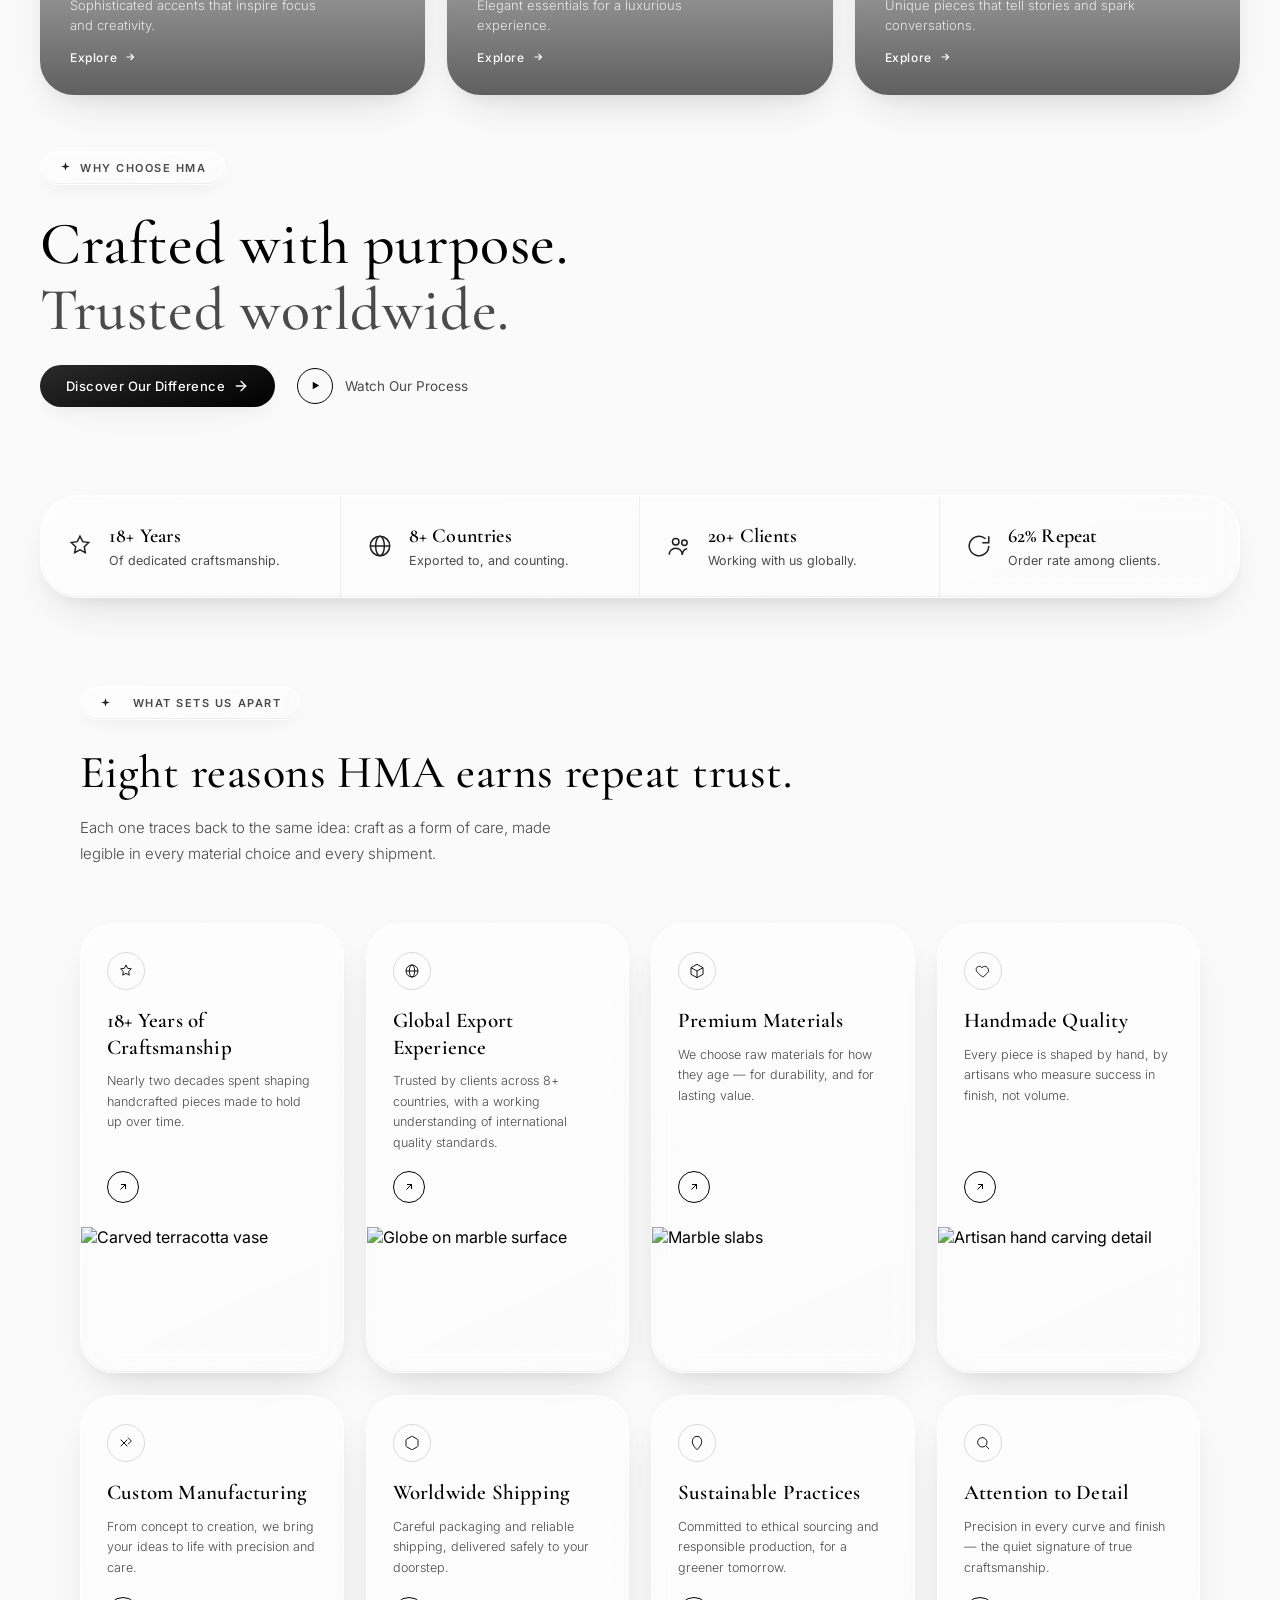
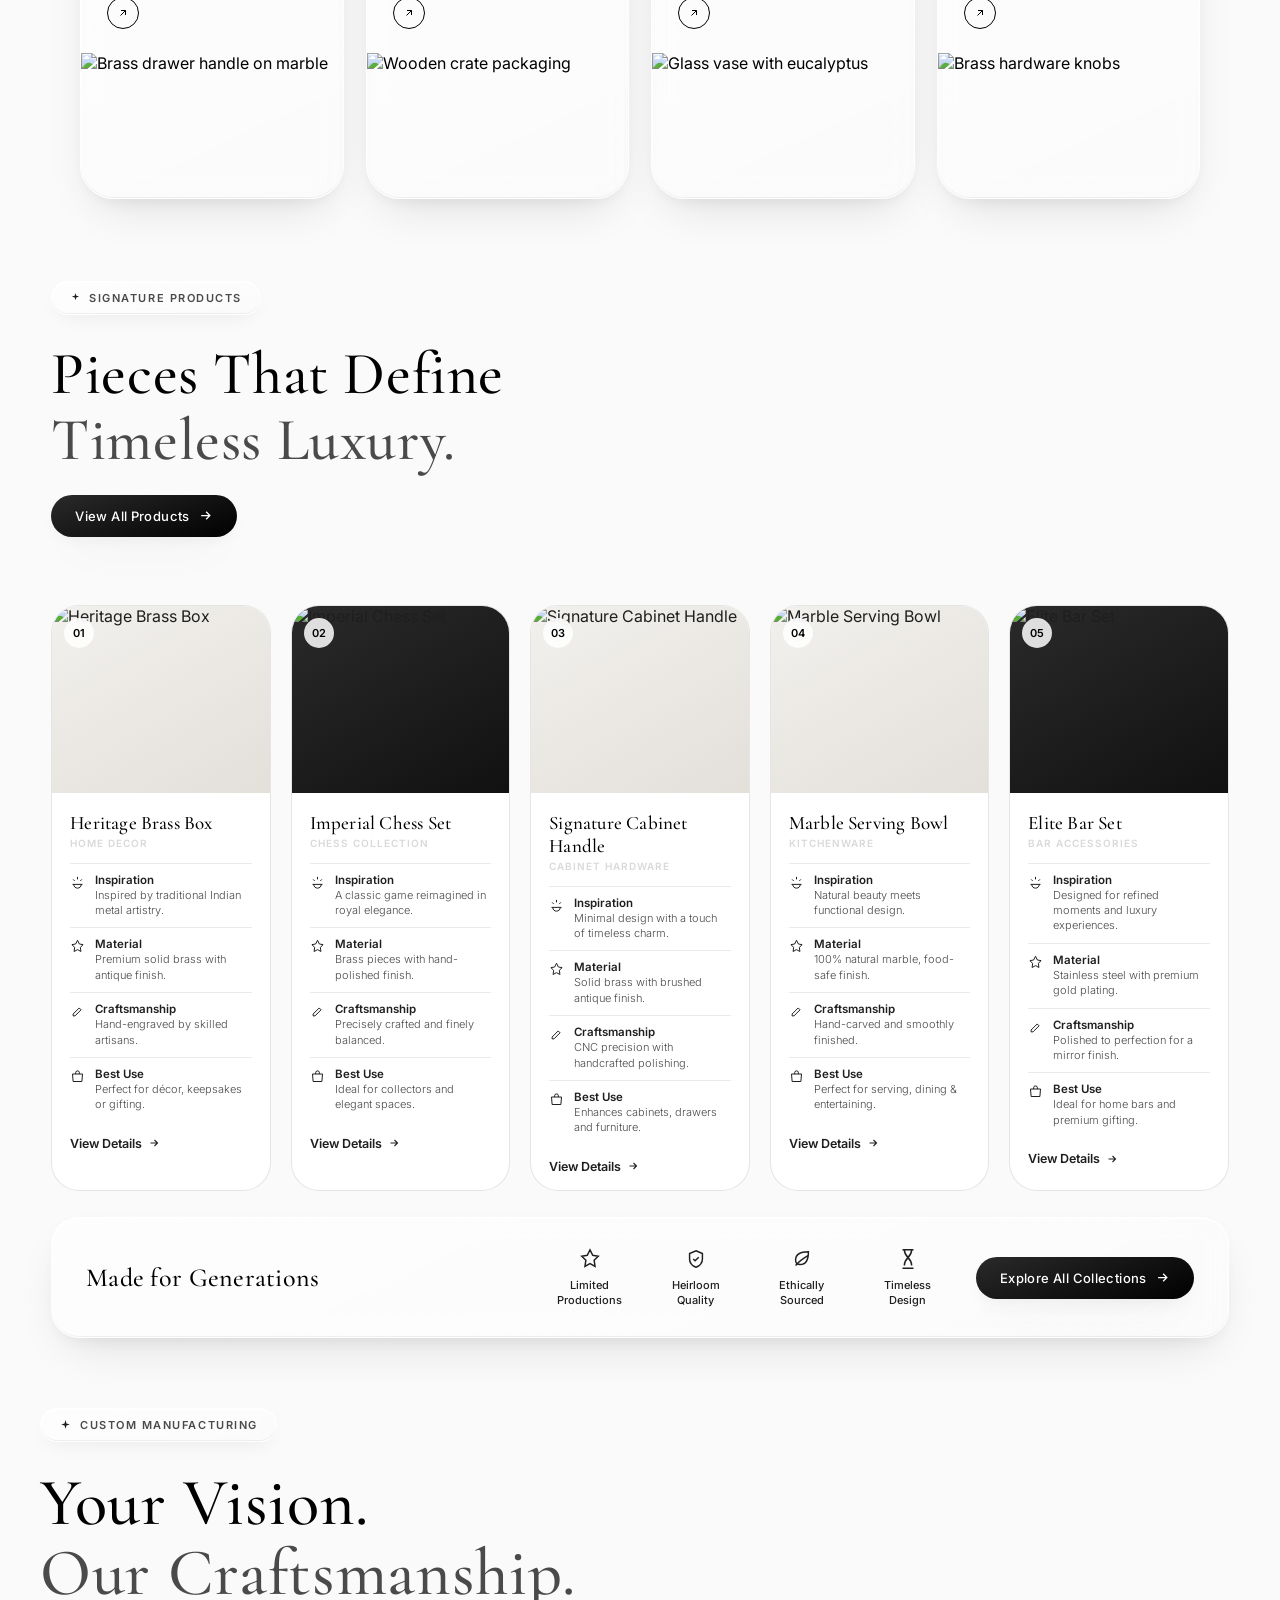
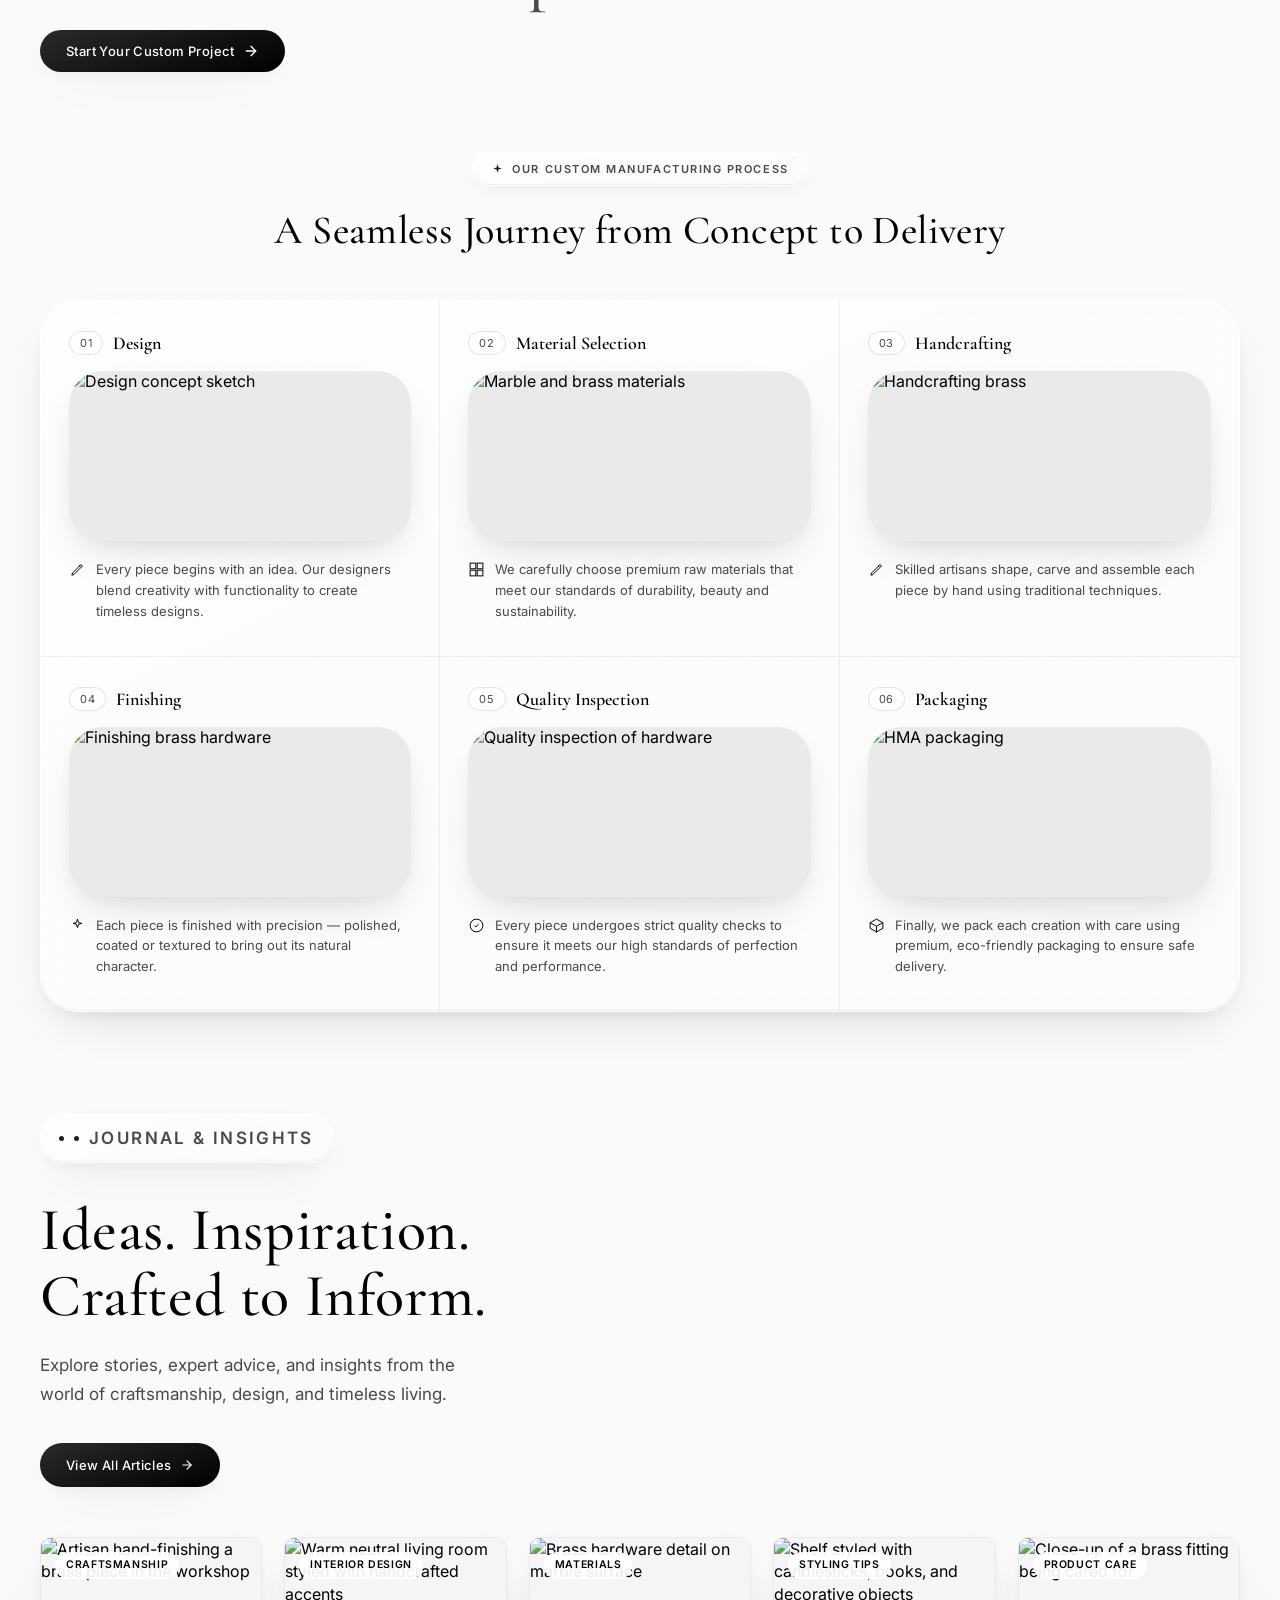
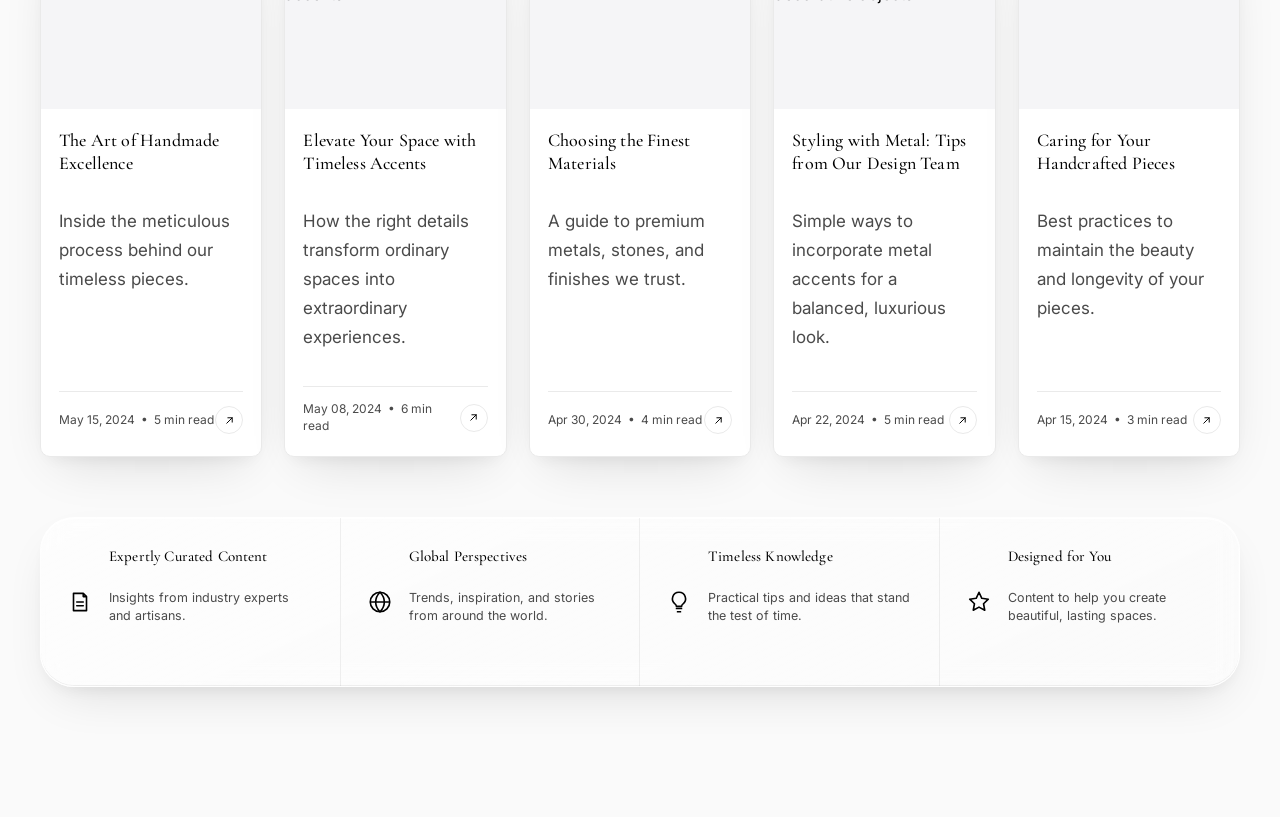
==== commit 5a31a8ff: "Update index.html" ====
--- a/index.html
+++ b/index.html
@@ -269,12 +269,12 @@
 }
 
 .hero-left h1{
-  font-family:'Georgia', serif;
+  font-family:'Cormorant Garamond', serif;
   font-weight:500;
   letter-spacing:0.01em;
   color:var(--ink);
-  font-size:clamp(44px,5.2vw,68px);
-  line-height:1.05;
+  font-size:clamp(40px,4.8vw,60px);
+  line-height:1.1;
   margin-bottom:22px;
 }
 .hero-left .lead{
@@ -1180,10 +1180,11 @@
 }
 .hero-copy{max-width:none;}
 .hero-copy .eyebrow{margin-bottom:22px;width:fit-content;}
+.hero-copy .eyebrow::before{display:none;}
 .hero-copy h1{
   font-family:'Cormorant Garamond', serif;
-  font-size:clamp(36px, 5vw, 58px);
-  line-height:1.2;
+  font-size:clamp(40px, 4.8vw, 60px);
+  line-height:1.1;
   font-weight:500;
   letter-spacing:0.01em;
   color:var(--ink);
@@ -1230,7 +1231,7 @@
 <div class="wrap">
   <section id="hero">
     <div class="hero-copy">
-      <span class="eyebrow">Our Collections</span>
+      <span class="eyebrow"><svg viewBox="0 0 24 24" fill="currentColor" style="width:12px;height:12px;flex-shrink:0;color:var(--gold);"><path d="M12 2l1.8 6.2L20 10l-6.2 1.8L12 18l-1.8-6.2L4 10l6.2-1.8L12 2z"/></svg>Our Collections</span>
       <h1>Designed for Every Space,<br><span class="h1-muted">Crafted to Inspire.</span></h1>
       <div class="hero-actions">
         <a href="#" class="cta-btn">
@@ -1527,13 +1528,14 @@
 .cta-btn:hover{transform:translateY(-2px); box-shadow:var(--shadow-lg);}
 .cta-btn svg{width:16px; height:16px;}
 
-.hma-hero{padding:170px 40px 40px; position:relative;}
+.hma-hero{padding:170px 0 40px; position:relative;}
 .hma-hero2-grid{
-  max-width:1500px; margin:0 auto;
+  max-width:1500px; margin:0 auto; padding:0 40px;
 }
 .hma-hero-copy h1{
   font-family:'Cormorant Garamond', serif; font-weight:500; letter-spacing:0.01em;
-  font-size:clamp(44px,5.2vw,68px); line-height:1.05; margin-bottom:22px;
+  color:var(--ink);
+  font-size:clamp(40px,4.8vw,60px); line-height:1.1; margin-bottom:22px;
 }
 .hma-hero-copy p{font-size:17px; line-height:1.7; color:var(--ink-soft); max-width:460px; margin-bottom:34px;}
 .hma-hero-actions{display:flex; align-items:center; gap:16px; margin-bottom:20px; flex-wrap:wrap;}
@@ -1856,5 +1858,1026 @@
   </div>
 </section>
 
+<link rel="preconnect" href="https://fonts.googleapis.com">
+<link rel="preconnect" href="https://fonts.gstatic.com" crossorigin>
+<link href="https://fonts.googleapis.com/css2?family=Cormorant+Garamond:ital,wght@0,300;0,400;0,500;0,600;1,400&family=Inter:wght@300;400;500;600;700&display=swap" rel="stylesheet">
+<style>
+  .hma-hero-block{
+    --hma-ink:#000000;
+    --hma-charcoal:#1F1F1F;
+    --hma-graphite:#4A4A4A;
+    --hma-gold:#1F1F1F;
+    --hma-glass-blur:14px;
+    --hma-glass-sat:140%;
+    --hma-glass-bg:linear-gradient(155deg, rgba(255,255,255,0.62), rgba(255,255,255,0.26));
+    --hma-glass-border:1px solid rgba(255,255,255,0.7);
+    --hma-glass-highlight:inset 0 1px 0 rgba(255,255,255,0.9), inset 0 -1px 0 rgba(0,0,0,0.06);
+    --hma-shadow-soft: 0 20px 50px -18px rgba(0,0,0,0.14), 0 8px 20px -8px rgba(0,0,0,0.08);
+    --hma-shadow-lift: 0 28px 64px -20px rgba(0,0,0,0.18), 0 10px 26px -8px rgba(0,0,0,0.10);
+    --hma-r-pill: 100px;
+    box-sizing:border-box;
+    font-family:'Inter', sans-serif;
+    color: var(--hma-charcoal);
+    padding: 28px clamp(20px, 4vw, 64px) 0;
+    max-width: 1536px;
+    margin: 0 auto;
+  }
+  .hma-hero-block *{ box-sizing:border-box; }
+  .hma-hero-block h1{
+    font-family:'Cormorant Garamond', serif;
+    color: var(--hma-ink);
+    margin:0;
+  }
+  .hma-hero-block button{ font-family:'Inter', sans-serif; cursor:pointer; }
+  /* ---------- Hero ---------- */
+  .hma-hero{
+    padding: 34px 0 48px;
+  }
+  .hma-eyebrow{
+    display:inline-flex; align-items:center; gap:8px;
+    padding:9px 18px; border-radius: var(--hma-r-pill);
+    background: var(--hma-glass-bg);
+    backdrop-filter: blur(var(--hma-glass-blur)) saturate(var(--hma-glass-sat));
+    -webkit-backdrop-filter: blur(var(--hma-glass-blur)) saturate(var(--hma-glass-sat));
+    border: var(--hma-glass-border);
+    box-shadow: var(--hma-shadow-soft), var(--hma-glass-highlight);
+    font-size:11px; font-weight:600; letter-spacing:0.14em; text-transform:uppercase;
+    color: var(--hma-graphite); margin-bottom:26px;
+  }
+  .hma-eyebrow svg{ width:13px; height:13px; color: var(--hma-gold); }
+  .hma-hero-copy .hma-eyebrow::before{ display:none; }
+  .hma-hero h1{
+    font-family:'Cormorant Garamond', serif;
+    font-size:clamp(40px, 4.8vw, 60px); font-weight:500; line-height:1.1; letter-spacing:0.01em;
+    margin-bottom:22px;
+  }
+  .hma-hero-actions{ display:flex; align-items:center; gap:22px; }
+  .hma-cta-pill{
+    display:inline-flex; align-items:center; gap:8px;
+    background: linear-gradient(160deg, #2A2A2A, #000000); color:#fff; border:none;
+    padding:13px 24px; border-radius: var(--hma-r-pill); font-size:13px; font-weight:500; letter-spacing:0.03em;
+    box-shadow: var(--hma-shadow-soft);
+    transition: transform .3s ease, box-shadow .3s ease;
+  }
+  .hma-cta-pill:hover{ transform: translateY(-2px); box-shadow: var(--hma-shadow-lift); }
+  .hma-cta-pill svg{ width:15px; height:15px; transition: transform .25s ease; }
+  .hma-cta-pill:hover svg{ transform: translateX(3px); }
+</style>
+<div class="hma-hero-block">
+  <div class="hma-hero">
+    <div class="hma-hero-copy">
+      <div class="hma-eyebrow">
+        <svg viewBox="0 0 24 24" fill="currentColor" style="width:11px;height:11px;flex-shrink:0;color:var(--hma-gold);"><path d="M12 2l1.8 6.2L20 10l-6.2 1.8L12 18l-1.8-6.2L4 10l6.2-1.8L12 2z"/></svg>
+        SIGNATURE PRODUCTS
+      </div>
+      <h1>Pieces That Define<br><span style="color: var(--hma-graphite);">Timeless Luxury.</span></h1>
+      <div class="hma-hero-actions">
+        <button class="hma-cta-pill">View All Products
+          <svg viewBox="0 0 24 24" fill="none" stroke="currentColor" stroke-width="2"><path d="M5 12h14M13 6l6 6-6 6"/></svg>
+        </button>
+      </div>
+    </div>
+  </div>
+</div>
+
+<!-- ============ PRODUCT GRID SECTION (self-contained) ============ -->
+<link rel="preconnect" href="https://fonts.googleapis.com">
+<link rel="preconnect" href="https://fonts.gstatic.com" crossorigin>
+<link href="https://fonts.googleapis.com/css2?family=Cormorant+Garamond:ital,wght@0,300;0,400;0,500;0,600;1,400&family=Inter:wght@300;400;500;600;700&display=swap" rel="stylesheet">
+
+<style>
+  .hma-product-grid-section{
+    /* --- design tokens (namespaced so they won't leak/override) --- */
+    --hma-ink:#000000;
+    --hma-charcoal:#1F1F1F;
+    --hma-graphite:#4A4A4A;
+    --hma-cream:#FFFFFF;
+    --hma-sand-deep:#EAEAEA;
+    --hma-taupe:#D9D9D9;
+    --hma-taupe-line: rgba(0,0,0,0.1);
+    --hma-radius-card: 28px;
+    --hma-shadow-soft: 0 20px 50px -18px rgba(0,0,0,0.14), 0 8px 20px -8px rgba(0,0,0,0.08);
+
+    box-sizing:border-box;
+    font-family:'Inter', sans-serif;
+    color: var(--hma-charcoal);
+    padding: 0 clamp(20px, 4vw, 64px) 26px;
+  }
+  .hma-product-grid-section *{ box-sizing:border-box; }
+  .hma-product-grid-section h3{
+    font-family:'Cormorant Garamond', serif;
+    color: var(--hma-ink);
+    margin:0;
+  }
+  .hma-product-grid-section a{ text-decoration:none; color:inherit; }
+
+  .hma-grid{
+    display:grid; grid-template-columns: repeat(5, 1fr); gap:20px;
+    max-width:1536px; margin:0 auto;
+  }
+  .hma-card{
+    background: var(--hma-cream); border:1px solid var(--hma-taupe-line);
+    border-radius: var(--hma-radius-card); overflow:hidden; display:flex; flex-direction:column;
+    transition: transform .3s ease, box-shadow .3s ease;
+  }
+  .hma-card:hover{ transform: translateY(-4px); box-shadow: var(--hma-shadow-soft); }
+  .hma-card-media{ position:relative; aspect-ratio:1/0.86; overflow:hidden; }
+  .hma-card-media img{ width:100%; height:100%; object-fit:cover; display:block; }
+  .hma-card-num{
+    position:absolute; top:12px; left:12px; width:30px; height:30px; border-radius:50%;
+    background: rgba(255,255,255,0.85); backdrop-filter: blur(6px);
+    display:flex; align-items:center; justify-content:center;
+    font-size:11px; font-weight:600; color: var(--hma-ink);
+  }
+  .hma-card-body{ padding:18px 18px 16px; display:flex; flex-direction:column; flex:1; }
+  .hma-card-body h3{ font-size:19px; font-weight:500; margin-bottom:3px; }
+  .hma-card-cat{ font-size:10px; font-weight:600; letter-spacing:0.1em; text-transform:uppercase; color: var(--hma-taupe); margin-bottom:14px; }
+
+  .hma-spec{ display:flex; align-items:flex-start; gap:10px; padding:9px 0; border-top:1px solid var(--hma-sand-deep); }
+  .hma-spec svg{ width:15px; height:15px; margin-top:2px; flex:none; color: var(--hma-charcoal); }
+  .hma-spec .hma-spec-text b{ display:block; font-size:11.5px; font-weight:600; margin-bottom:1px; }
+  .hma-spec .hma-spec-text span{ display:block; font-size:11px; line-height:1.4; color: var(--hma-graphite); font-weight:300; }
+
+  .hma-card-link{
+    margin-top:14px; display:flex; align-items:center; gap:6px;
+    font-size:12.5px; font-weight:600; color: var(--hma-ink);
+  }
+  .hma-card-link svg{ width:12px; height:12px; transition: transform .25s ease; }
+  .hma-card:hover .hma-card-link svg{ transform: translateX(4px); }
+
+  /* ---------- Responsive ---------- */
+  @media (max-width:1200px){
+    .hma-grid{ grid-template-columns: repeat(3, 1fr); }
+  }
+  @media (max-width:860px){
+    .hma-grid{ grid-template-columns: repeat(2, 1fr); }
+  }
+  @media (max-width:560px){
+    .hma-grid{ grid-template-columns: 1fr; }
+  }
+  @media (prefers-reduced-motion: reduce){
+    .hma-product-grid-section *{ transition:none !important; }
+  }
+</style>
+
+<section class="hma-product-grid-section">
+  <div class="hma-grid">
+
+    <!-- Card 1: Heritage Brass Box -->
+    <article class="hma-card">
+      <div class="hma-card-media" style="background:linear-gradient(150deg,#f2f0ed,#e3e0da);">
+        <span class="hma-card-num">01</span>
+        <img src="assets/heritage-brass-box.jpg" alt="Heritage Brass Box">
+      </div>
+      <div class="hma-card-body">
+        <h3>Heritage Brass Box</h3>
+        <div class="hma-card-cat">HOME DECOR</div>
+        <div class="hma-spec"><svg viewBox="0 0 24 24" fill="none" stroke="currentColor" stroke-width="1.6"><path d="M12 3v4M5 7l2.5 2.5M19 7l-2.5 2.5M4 15h16M6 15c0 4 3 6 6 6s6-2 6-6"/></svg><div class="hma-spec-text"><b>Inspiration</b><span>Inspired by traditional Indian metal artistry.</span></div></div>
+        <div class="hma-spec"><svg viewBox="0 0 24 24" fill="none" stroke="currentColor" stroke-width="1.6"><path d="M12 2l3 6 6 1-4.5 4.3L17.5 20 12 17l-5.5 3 1-6.7L3 9l6-1z"/></svg><div class="hma-spec-text"><b>Material</b><span>Premium solid brass with antique finish.</span></div></div>
+        <div class="hma-spec"><svg viewBox="0 0 24 24" fill="none" stroke="currentColor" stroke-width="1.6"><path d="M14.7 6.3l3 3L8 19H5v-3z"/></svg><div class="hma-spec-text"><b>Craftsmanship</b><span>Hand-engraved by skilled artisans.</span></div></div>
+        <div class="hma-spec"><svg viewBox="0 0 24 24" fill="none" stroke="currentColor" stroke-width="1.6"><path d="M4 8h16l-1 12H5L4 8Z"/><path d="M9 8V6a3 3 0 0 1 6 0v2"/></svg><div class="hma-spec-text"><b>Best Use</b><span>Perfect for d&eacute;cor, keepsakes or gifting.</span></div></div>
+        <a href="#" class="hma-card-link">View Details <svg viewBox="0 0 24 24" fill="none" stroke="currentColor" stroke-width="2.2"><path d="M5 12h14M13 6l6 6-6 6"/></svg></a>
+      </div>
+    </article>
+
+    <!-- Card 2: Imperial Chess Set -->
+    <article class="hma-card">
+      <div class="hma-card-media" style="background:linear-gradient(150deg,#2a2a2a,#111);">
+        <span class="hma-card-num">02</span>
+        <img src="assets/imperial-chess-set.jpg" alt="Imperial Chess Set">
+      </div>
+      <div class="hma-card-body">
+        <h3>Imperial Chess Set</h3>
+        <div class="hma-card-cat">CHESS COLLECTION</div>
+        <div class="hma-spec"><svg viewBox="0 0 24 24" fill="none" stroke="currentColor" stroke-width="1.6"><path d="M12 3v4M5 7l2.5 2.5M19 7l-2.5 2.5M4 15h16M6 15c0 4 3 6 6 6s6-2 6-6"/></svg><div class="hma-spec-text"><b>Inspiration</b><span>A classic game reimagined in royal elegance.</span></div></div>
+        <div class="hma-spec"><svg viewBox="0 0 24 24" fill="none" stroke="currentColor" stroke-width="1.6"><path d="M12 2l3 6 6 1-4.5 4.3L17.5 20 12 17l-5.5 3 1-6.7L3 9l6-1z"/></svg><div class="hma-spec-text"><b>Material</b><span>Brass pieces with hand-polished finish.</span></div></div>
+        <div class="hma-spec"><svg viewBox="0 0 24 24" fill="none" stroke="currentColor" stroke-width="1.6"><path d="M14.7 6.3l3 3L8 19H5v-3z"/></svg><div class="hma-spec-text"><b>Craftsmanship</b><span>Precisely crafted and finely balanced.</span></div></div>
+        <div class="hma-spec"><svg viewBox="0 0 24 24" fill="none" stroke="currentColor" stroke-width="1.6"><path d="M4 8h16l-1 12H5L4 8Z"/><path d="M9 8V6a3 3 0 0 1 6 0v2"/></svg><div class="hma-spec-text"><b>Best Use</b><span>Ideal for collectors and elegant spaces.</span></div></div>
+        <a href="#" class="hma-card-link">View Details <svg viewBox="0 0 24 24" fill="none" stroke="currentColor" stroke-width="2.2"><path d="M5 12h14M13 6l6 6-6 6"/></svg></a>
+      </div>
+    </article>
+
+    <!-- Card 3: Signature Cabinet Handle -->
+    <article class="hma-card">
+      <div class="hma-card-media" style="background:linear-gradient(150deg,#f2f0ed,#e3e0da);">
+        <span class="hma-card-num">03</span>
+        <img src="assets/signature-cabinet-handle.jpg" alt="Signature Cabinet Handle">
+      </div>
+      <div class="hma-card-body">
+        <h3>Signature Cabinet Handle</h3>
+        <div class="hma-card-cat">CABINET HARDWARE</div>
+        <div class="hma-spec"><svg viewBox="0 0 24 24" fill="none" stroke="currentColor" stroke-width="1.6"><path d="M12 3v4M5 7l2.5 2.5M19 7l-2.5 2.5M4 15h16M6 15c0 4 3 6 6 6s6-2 6-6"/></svg><div class="hma-spec-text"><b>Inspiration</b><span>Minimal design with a touch of timeless charm.</span></div></div>
+        <div class="hma-spec"><svg viewBox="0 0 24 24" fill="none" stroke="currentColor" stroke-width="1.6"><path d="M12 2l3 6 6 1-4.5 4.3L17.5 20 12 17l-5.5 3 1-6.7L3 9l6-1z"/></svg><div class="hma-spec-text"><b>Material</b><span>Solid brass with brushed antique finish.</span></div></div>
+        <div class="hma-spec"><svg viewBox="0 0 24 24" fill="none" stroke="currentColor" stroke-width="1.6"><path d="M14.7 6.3l3 3L8 19H5v-3z"/></svg><div class="hma-spec-text"><b>Craftsmanship</b><span>CNC precision with handcrafted polishing.</span></div></div>
+        <div class="hma-spec"><svg viewBox="0 0 24 24" fill="none" stroke="currentColor" stroke-width="1.6"><path d="M4 8h16l-1 12H5L4 8Z"/><path d="M9 8V6a3 3 0 0 1 6 0v2"/></svg><div class="hma-spec-text"><b>Best Use</b><span>Enhances cabinets, drawers and furniture.</span></div></div>
+        <a href="#" class="hma-card-link">View Details <svg viewBox="0 0 24 24" fill="none" stroke="currentColor" stroke-width="2.2"><path d="M5 12h14M13 6l6 6-6 6"/></svg></a>
+      </div>
+    </article>
+
+    <!-- Card 4: Marble Serving Bowl -->
+    <article class="hma-card">
+      <div class="hma-card-media" style="background:linear-gradient(150deg,#f2f0ed,#e3e0da);">
+        <span class="hma-card-num">04</span>
+        <img src="assets/marble-serving-bowl.jpg" alt="Marble Serving Bowl">
+      </div>
+      <div class="hma-card-body">
+        <h3>Marble Serving Bowl</h3>
+        <div class="hma-card-cat">KITCHENWARE</div>
+        <div class="hma-spec"><svg viewBox="0 0 24 24" fill="none" stroke="currentColor" stroke-width="1.6"><path d="M12 3v4M5 7l2.5 2.5M19 7l-2.5 2.5M4 15h16M6 15c0 4 3 6 6 6s6-2 6-6"/></svg><div class="hma-spec-text"><b>Inspiration</b><span>Natural beauty meets functional design.</span></div></div>
+        <div class="hma-spec"><svg viewBox="0 0 24 24" fill="none" stroke="currentColor" stroke-width="1.6"><path d="M12 2l3 6 6 1-4.5 4.3L17.5 20 12 17l-5.5 3 1-6.7L3 9l6-1z"/></svg><div class="hma-spec-text"><b>Material</b><span>100% natural marble, food-safe finish.</span></div></div>
+        <div class="hma-spec"><svg viewBox="0 0 24 24" fill="none" stroke="currentColor" stroke-width="1.6"><path d="M14.7 6.3l3 3L8 19H5v-3z"/></svg><div class="hma-spec-text"><b>Craftsmanship</b><span>Hand-carved and smoothly finished.</span></div></div>
+        <div class="hma-spec"><svg viewBox="0 0 24 24" fill="none" stroke="currentColor" stroke-width="1.6"><path d="M4 8h16l-1 12H5L4 8Z"/><path d="M9 8V6a3 3 0 0 1 6 0v2"/></svg><div class="hma-spec-text"><b>Best Use</b><span>Perfect for serving, dining &amp; entertaining.</span></div></div>
+        <a href="#" class="hma-card-link">View Details <svg viewBox="0 0 24 24" fill="none" stroke="currentColor" stroke-width="2.2"><path d="M5 12h14M13 6l6 6-6 6"/></svg></a>
+      </div>
+    </article>
+
+    <!-- Card 5: Elite Bar Set -->
+    <article class="hma-card">
+      <div class="hma-card-media" style="background:linear-gradient(150deg,#2a2a2a,#111);">
+        <span class="hma-card-num">05</span>
+        <img src="assets/elite-bar-set.jpg" alt="Elite Bar Set">
+      </div>
+      <div class="hma-card-body">
+        <h3>Elite Bar Set</h3>
+        <div class="hma-card-cat">BAR ACCESSORIES</div>
+        <div class="hma-spec"><svg viewBox="0 0 24 24" fill="none" stroke="currentColor" stroke-width="1.6"><path d="M12 3v4M5 7l2.5 2.5M19 7l-2.5 2.5M4 15h16M6 15c0 4 3 6 6 6s6-2 6-6"/></svg><div class="hma-spec-text"><b>Inspiration</b><span>Designed for refined moments and luxury experiences.</span></div></div>
+        <div class="hma-spec"><svg viewBox="0 0 24 24" fill="none" stroke="currentColor" stroke-width="1.6"><path d="M12 2l3 6 6 1-4.5 4.3L17.5 20 12 17l-5.5 3 1-6.7L3 9l6-1z"/></svg><div class="hma-spec-text"><b>Material</b><span>Stainless steel with premium gold plating.</span></div></div>
+        <div class="hma-spec"><svg viewBox="0 0 24 24" fill="none" stroke="currentColor" stroke-width="1.6"><path d="M14.7 6.3l3 3L8 19H5v-3z"/></svg><div class="hma-spec-text"><b>Craftsmanship</b><span>Polished to perfection for a mirror finish.</span></div></div>
+        <div class="hma-spec"><svg viewBox="0 0 24 24" fill="none" stroke="currentColor" stroke-width="1.6"><path d="M4 8h16l-1 12H5L4 8Z"/><path d="M9 8V6a3 3 0 0 1 6 0v2"/></svg><div class="hma-spec-text"><b>Best Use</b><span>Ideal for home bars and premium gifting.</span></div></div>
+        <a href="#" class="hma-card-link">View Details <svg viewBox="0 0 24 24" fill="none" stroke="currentColor" stroke-width="2.2"><path d="M5 12h14M13 6l6 6-6 6"/></svg></a>
+      </div>
+    </article>
+
+  </div>
+</section>
+
+<link rel="preconnect" href="https://fonts.googleapis.com">
+<link rel="preconnect" href="https://fonts.gstatic.com" crossorigin>
+<link href="https://fonts.googleapis.com/css2?family=Cormorant+Garamond:ital,wght@0,300;0,400;0,500;0,600;1,400&family=Inter:wght@300;400;500;600;700&display=swap" rel="stylesheet">
+
+<style>
+  .hma-banner-section{
+    /* --- namespaced design tokens --- */
+    --hma-ink:#000000;
+    --hma-charcoal:#1F1F1F;
+    --hma-graphite:#4A4A4A;
+    --hma-glass-blur:14px;
+    --hma-glass-sat:140%;
+    --hma-glass-bg:linear-gradient(155deg, rgba(255,255,255,0.62), rgba(255,255,255,0.26));
+    --hma-glass-border:1px solid rgba(255,255,255,0.7);
+    --hma-glass-highlight:inset 0 1px 0 rgba(255,255,255,0.9), inset 0 -1px 0 rgba(0,0,0,0.06);
+    --hma-shadow-soft: 0 20px 50px -18px rgba(0,0,0,0.14), 0 8px 20px -8px rgba(0,0,0,0.08);
+    --hma-shadow-lift: 0 28px 64px -20px rgba(0,0,0,0.18), 0 10px 26px -8px rgba(0,0,0,0.10);
+    --hma-radius-card: 28px;
+    --hma-r-pill: 100px;
+
+    box-sizing:border-box;
+    font-family:'Inter', sans-serif;
+    color: var(--hma-charcoal);
+    padding: 0 clamp(20px, 4vw, 64px);
+  }
+  .hma-banner-section *{ box-sizing:border-box; }
+  .hma-banner-section h2{
+    font-family:'Cormorant Garamond', serif;
+    color: var(--hma-ink);
+    margin:0;
+  }
+  .hma-banner-section button{ font-family:'Inter', sans-serif; cursor:pointer; }
+
+  .hma-banner{
+    background: var(--hma-glass-bg);
+    backdrop-filter: blur(var(--hma-glass-blur)) saturate(var(--hma-glass-sat));
+    -webkit-backdrop-filter: blur(var(--hma-glass-blur)) saturate(var(--hma-glass-sat));
+    border: var(--hma-glass-border); border-radius: var(--hma-radius-card);
+    box-shadow: var(--hma-shadow-soft), var(--hma-glass-highlight);
+    display:flex; align-items:center; justify-content:space-between; gap:28px;
+    padding:30px 34px; flex-wrap:wrap;
+    max-width:1536px; margin:0 auto;
+  }
+  .hma-banner h2{ font-size:26px; font-weight:500; flex:none; }
+  .hma-banner-feats{ display:flex; align-items:center; gap:30px; flex-wrap:wrap; }
+  .hma-feat{ display:flex; flex-direction:column; align-items:center; gap:8px; text-align:center; }
+  .hma-feat svg{ width:22px; height:22px; }
+  .hma-feat span{ font-size:11px; font-weight:500; color: var(--hma-charcoal); max-width:76px; line-height:1.35; }
+
+  .hma-cta-pill{
+    display:inline-flex; align-items:center; gap:8px;
+    background: linear-gradient(160deg, #2A2A2A, #000000); color:#fff; border:none;
+    padding:13px 24px; border-radius: var(--hma-r-pill); font-size:13px; font-weight:500; letter-spacing:0.03em;
+    box-shadow: var(--hma-shadow-soft);
+    transition: transform .3s ease, box-shadow .3s ease;
+    flex:none;
+  }
+  .hma-cta-pill:hover{ transform: translateY(-2px); box-shadow: var(--hma-shadow-lift); }
+  .hma-cta-pill svg{ width:15px; height:15px; transition: transform .25s ease; }
+  .hma-cta-pill:hover svg{ transform: translateX(3px); }
+
+  /* ---------- Responsive ---------- */
+  @media (max-width:860px){
+    .hma-banner{ justify-content:center; text-align:center; }
+    .hma-banner-feats{ justify-content:center; }
+  }
+  @media (prefers-reduced-motion: reduce){
+    .hma-banner-section *{ transition:none !important; }
+  }
+</style>
+
+<section class="hma-banner-section">
+  <div class="hma-banner">
+    <h2>Made for Generations</h2>
+    <div class="hma-banner-feats">
+      <div class="hma-feat"><svg viewBox="0 0 24 24" fill="none" stroke="currentColor" stroke-width="1.6"><path d="M12 2l3 6 6 1-4.5 4.3L17.5 20 12 17l-5.5 3 1-6.7L3 9l6-1z"/></svg><span>Limited Productions</span></div>
+      <div class="hma-feat"><svg viewBox="0 0 24 24" fill="none" stroke="currentColor" stroke-width="1.6"><path d="M12 3l7 3v6c0 4.5-3 7.5-7 9-4-1.5-7-4.5-7-9V6l7-3Z"/><path d="M9 12l2 2 4-4"/></svg><span>Heirloom Quality</span></div>
+      <div class="hma-feat"><svg viewBox="0 0 24 24" fill="none" stroke="currentColor" stroke-width="1.6"><path d="M5 13c0-6 5-9 14-9 0 9-3 14-9 14-3 0-5-2-5-5Z"/><path d="M5 19c3-3.5 6-6.5 14-11"/></svg><span>Ethically Sourced</span></div>
+      <div class="hma-feat"><svg viewBox="0 0 24 24" fill="none" stroke="currentColor" stroke-width="1.6"><path d="M6 2h12M6 22h12"/><path d="M8 2c0 4 2 6.5 4 8.5-2 2-4 4.5-4 8.5M16 2c0 4-2 6.5-4 8.5 2 2 4 4.5 4 8.5"/></svg><span>Timeless Design</span></div>
+      <button class="hma-cta-pill">Explore All Collections
+        <svg viewBox="0 0 24 24" fill="none" stroke="currentColor" stroke-width="2"><path d="M5 12h14M13 6l6 6-6 6"/></svg>
+      </button>
+    </div>
+  </div>
+</section>
+
+<!-- ============ HERO + CUSTOM MANUFACTURING PROCESS (self-contained) ============ -->
+<link rel="preconnect" href="https://fonts.googleapis.com">
+<link rel="preconnect" href="https://fonts.gstatic.com" crossorigin>
+<link href="https://fonts.googleapis.com/css2?family=Cormorant+Garamond:ital,wght@0,300;0,400;0,500;0,600;1,400&family=Inter:wght@300;400;500;600;700&display=swap" rel="stylesheet">
+
+<style>
+  .hma-process-block, .hma-process-block *{
+    margin:0;
+    padding:0;
+    box-sizing:border-box;
+  }
+  .hma-process-block{
+    /* --- namespaced design tokens --- */
+    --clay:#4A4A4A;
+    --charcoal:#1F1F1F;
+    --graphite:#4A4A4A;
+    --ink:#000000;
+    --ink-soft:var(--graphite);
+    --cream:#FFFFFF;
+    --sand:#F5F5F7;
+    --sand-deep:#EAEAEA;
+    --gold:#1F1F1F;
+    --glass-blur:14px;
+    --glass-sat:140%;
+    --glass-bg:linear-gradient(155deg, rgba(255,255,255,0.62), rgba(255,255,255,0.26));
+    --glass-border:1px solid rgba(255,255,255,0.7);
+    --glass-highlight:inset 0 1px 0 rgba(255,255,255,0.9), inset 0 -1px 0 rgba(0,0,0,0.06);
+    --shadow-soft:0 20px 50px -18px rgba(0,0,0,0.14), 0 8px 20px -8px rgba(0,0,0,0.08);
+    --shadow-lift:0 28px 64px -20px rgba(0,0,0,0.18), 0 10px 26px -8px rgba(0,0,0,0.10);
+    --r-pill:100px;
+    --r-app:38px;
+    --r-card:34px;
+
+    font-family:'Inter', sans-serif;
+    color:var(--ink);
+  }
+  .hma-process-block h1, .hma-process-block h2, .hma-process-block .process-step-title{
+    font-family:'Cormorant Garamond', serif;
+    color:var(--ink);
+  }
+
+  /* ---------- Badge / CTA button (shared) ---------- */
+  .hpc-badge{
+    display:inline-flex;align-items:center;gap:8px;
+    padding:9px 18px;
+    border-radius:var(--r-pill);
+    border:var(--glass-border);
+    background:var(--glass-bg);
+    backdrop-filter:blur(var(--glass-blur)) saturate(var(--glass-sat));
+    -webkit-backdrop-filter:blur(var(--glass-blur)) saturate(var(--glass-sat));
+    box-shadow:var(--shadow-soft), var(--glass-highlight);
+    font-size:11px;font-weight:600;letter-spacing:0.14em;
+    color:var(--clay);
+    margin-bottom:26px;
+  }
+  .hpc-badge svg{width:13px;height:13px;color:var(--gold);}
+
+  .hpc-cta-btn{
+    display:inline-flex;align-items:center;gap:8px;
+    background:linear-gradient(160deg, #2A2A2A, #000000);
+    color:var(--cream);
+    padding:13px 26px;
+    border-radius:var(--r-pill);
+    font-size:13px;
+    font-weight:500;
+    letter-spacing:0.03em;
+    box-shadow:var(--shadow-soft);
+    transition:transform .3s ease, box-shadow .3s ease;
+    border:none;
+    cursor:pointer;
+    font-family:inherit;
+    text-decoration:none;
+  }
+  .hpc-cta-btn:hover{transform:translateY(-2px);box-shadow:var(--shadow-lift);}
+  .hpc-cta-btn svg{width:16px;height:16px;}
+
+  /* ---------- Hero ---------- */
+  .hpc-hero-section{position:relative;padding:70px 40px 40px;}
+  .hpc-hero-grid{
+    display:grid;
+    grid-template-columns:1fr;
+    gap:64px;
+    align-items:center;
+    max-width:1500px;
+    margin:0 auto;
+  }
+  .hpc-hero-left h1{
+    font-weight:500;
+    letter-spacing:0.01em;
+    font-size:clamp(44px,5.2vw,68px);
+    line-height:1.05;
+    margin-bottom:22px;
+  }
+  .hpc-hero-ctas{display:flex;align-items:center;gap:16px;margin-bottom:20px;flex-wrap:wrap;}
+
+  /* ---------- Process section ---------- */
+  .hpc-feature-glass{
+    background:var(--glass-bg);
+    backdrop-filter:blur(var(--glass-blur)) saturate(var(--glass-sat));
+    -webkit-backdrop-filter:blur(var(--glass-blur)) saturate(var(--glass-sat));
+    border:var(--glass-border);
+    box-shadow:var(--shadow-soft), var(--glass-highlight);
+    position:relative;
+  }
+  .process-section{padding:20px 40px 40px;text-align:center;}
+  .process-eyebrow{justify-content:center;margin:0 auto 20px;}
+  .process-section h2{
+    font-weight:500;
+    font-size:clamp(30px,3.4vw,40px);margin:0 0 46px;letter-spacing:0.01em;
+  }
+  .process-card-outer{
+    display:grid;
+    grid-template-columns:repeat(3,1fr);
+    border-radius:var(--r-app);
+    overflow:hidden;
+    max-width:1500px;
+    margin:0 auto;
+  }
+  .process-step{
+    display:flex;flex-direction:column;text-align:left;
+    padding:30px 28px 34px;
+    border-right:1px solid rgba(0,0,0,0.06);
+    border-bottom:1px solid rgba(0,0,0,0.06);
+  }
+  .process-card-outer .process-step:nth-child(3n){border-right:none;}
+  .process-card-outer .process-step:nth-child(n+4){border-bottom:none;}
+  .process-step-head{display:flex;align-items:center;gap:10px;margin-bottom:16px;}
+  .process-step-num{
+    font-size:11px;letter-spacing:0.06em;color:var(--ink-soft);
+    border:1px solid rgba(0,0,0,0.1);border-radius:100px;padding:4px 10px;
+    background:rgba(255,255,255,0.5);
+  }
+  .process-step-title{font-weight:600;font-size:18px;}
+  .process-step-img{
+    border-radius:var(--r-card);overflow:hidden;height:170px;margin-bottom:18px;
+    background:var(--sand-deep);box-shadow:var(--shadow-soft);
+  }
+  .process-step-img img{width:100%;height:100%;object-fit:cover;display:block;}
+  .process-step-body{display:flex;gap:10px;align-items:flex-start;}
+  .process-step-body svg{width:17px;height:17px;stroke:var(--ink);fill:none;stroke-width:1.4;margin-top:2px;flex:none;}
+  .process-step-body p{font-size:13px;line-height:1.6;color:var(--ink-soft);}
+
+  /* ---------- Responsive ---------- */
+  @media (max-width:1024px){
+    .hpc-hero-grid{grid-template-columns:1fr;gap:48px;}
+    .process-card-outer{grid-template-columns:repeat(2,1fr);}
+    .process-card-outer .process-step{border-right:1px solid rgba(0,0,0,0.06);border-bottom:1px solid rgba(0,0,0,0.06);}
+    .process-card-outer .process-step:nth-child(2n){border-right:none;}
+    .process-card-outer .process-step:nth-child(5),
+    .process-card-outer .process-step:nth-child(6){border-bottom:none;}
+  }
+  @media (max-width:640px){
+    .process-card-outer{grid-template-columns:1fr;}
+    .process-card-outer .process-step{border-right:none;}
+    .process-card-outer .process-step:last-child{border-bottom:none;}
+    .process-section{padding:10px 20px 30px;}
+  }
+</style>
+
+<div class="hma-process-block">
+
+  <section class="hpc-hero-section">
+    <div class="hpc-hero-grid">
+      <div class="hpc-hero-left">
+        <span class="hpc-badge">
+          <svg viewBox="0 0 24 24" fill="currentColor"><path d="M12 2l1.8 6.2L20 10l-6.2 1.8L12 18l-1.8-6.2L4 10l6.2-1.8L12 2z"/></svg>
+          CUSTOM MANUFACTURING
+        </span>
+        <h1>Your Vision.<br><span style="color:var(--clay);">Our Craftsmanship.</span></h1>
+
+        <div class="hpc-hero-ctas">
+          <a href="#" class="hpc-cta-btn">
+            Start Your Custom Project
+            <svg viewBox="0 0 24 24" fill="none" stroke="currentColor" stroke-width="2" stroke-linecap="round" stroke-linejoin="round"><line x1="5" y1="12" x2="19" y2="12"/><polyline points="12 5 19 12 12 19"/></svg>
+          </a>
+        </div>
+      </div>
+    </div>
+  </section>
+
+  <section class="process-section">
+    <span class="hpc-badge process-eyebrow">
+      <svg viewBox="0 0 24 24" fill="currentColor"><path d="M12 2l1.8 6.2L20 10l-6.2 1.8L12 18l-1.8-6.2L4 10l6.2-1.8L12 2z"/></svg>
+      OUR CUSTOM MANUFACTURING PROCESS
+    </span>
+    <h2>A Seamless Journey from Concept to Delivery</h2>
+
+    <div class="process-card-outer hpc-feature-glass">
+      <!-- 01 Design -->
+      <article class="process-step">
+        <div class="process-step-head"><span class="process-step-num">01</span><span class="process-step-title">Design</span></div>
+        <div class="process-step-img">
+          <img src="assets/design-concept-sketch.jpg" alt="Design concept sketch">
+        </div>
+        <div class="process-step-body">
+          <svg viewBox="0 0 24 24"><path d="M4 20l3-1 12-12-2-2L5 17z"/><path d="M14 6l2 2"/></svg>
+          <p>Every piece begins with an idea. Our designers blend creativity with functionality to create timeless designs.</p>
+        </div>
+      </article>
+
+      <!-- 02 Material Selection -->
+      <article class="process-step">
+        <div class="process-step-head"><span class="process-step-num">02</span><span class="process-step-title">Material Selection</span></div>
+        <div class="process-step-img">
+          <img src="https://images.unsplash.com/photo-1540177656454-3f6c4547bed1?auto=format&fit=crop&w=700&q=80" alt="Marble and brass materials">
+        </div>
+        <div class="process-step-body">
+          <svg viewBox="0 0 24 24"><rect x="3" y="3" width="8" height="8"/><rect x="13" y="3" width="8" height="8"/><rect x="3" y="13" width="8" height="8"/><rect x="13" y="13" width="8" height="8"/></svg>
+          <p>We carefully choose premium raw materials that meet our standards of durability, beauty and sustainability.</p>
+        </div>
+      </article>
+
+      <!-- 03 Handcrafting -->
+      <article class="process-step">
+        <div class="process-step-head"><span class="process-step-num">03</span><span class="process-step-title">Handcrafting</span></div>
+        <div class="process-step-img">
+          <img src="https://images.unsplash.com/photo-1680849112206-a0a04fdc168d?auto=format&fit=crop&w=700&q=80" alt="Handcrafting brass">
+        </div>
+        <div class="process-step-body">
+          <svg viewBox="0 0 24 24"><path d="M4 20l3-1 12-12-2-2L5 17z"/><path d="M14 6l2 2"/></svg>
+          <p>Skilled artisans shape, carve and assemble each piece by hand using traditional techniques.</p>
+        </div>
+      </article>
+
+      <!-- 04 Finishing -->
+      <article class="process-step">
+        <div class="process-step-head"><span class="process-step-num">04</span><span class="process-step-title">Finishing</span></div>
+        <div class="process-step-img">
+          <img src="https://images.unsplash.com/photo-1517196084897-498e0abd7c2d?auto=format&fit=crop&w=700&q=80" alt="Finishing brass hardware">
+        </div>
+        <div class="process-step-body">
+          <svg viewBox="0 0 24 24"><path d="M12 3l1.6 4.9L18 9l-4.4 1.1L12 15l-1.6-4.9L6 9l4.4-1.1z"/></svg>
+          <p>Each piece is finished with precision — polished, coated or textured to bring out its natural character.</p>
+        </div>
+      </article>
+
+      <!-- 05 Quality Inspection -->
+      <article class="process-step">
+        <div class="process-step-head"><span class="process-step-num">05</span><span class="process-step-title">Quality Inspection</span></div>
+        <div class="process-step-img">
+          <img src="https://images.unsplash.com/photo-1541617392762-9bd12653bd12?auto=format&fit=crop&w=700&q=80&sat=-100" alt="Quality inspection of hardware" style="filter:grayscale(0.55) brightness(1.05)">
+        </div>
+        <div class="process-step-body">
+          <svg viewBox="0 0 24 24"><path d="M9 12l2 2 4-4"/><circle cx="12" cy="12" r="9"/></svg>
+          <p>Every piece undergoes strict quality checks to ensure it meets our high standards of perfection and performance.</p>
+        </div>
+      </article>
+
+      <!-- 06 Packaging -->
+      <article class="process-step">
+        <div class="process-step-head"><span class="process-step-num">06</span><span class="process-step-title">Packaging</span></div>
+        <div class="process-step-img">
+          <img src="assets/hma-packaging.jpg" alt="HMA packaging">
+        </div>
+        <div class="process-step-body">
+          <svg viewBox="0 0 24 24"><path d="M21 8l-9-5-9 5 9 5 9-5z"/><path d="M3 8v8l9 5 9-5V8"/><line x1="12" y1="13" x2="12" y2="22"/></svg>
+          <p>Finally, we pack each creation with care using premium, eco-friendly packaging to ensure safe delivery.</p>
+        </div>
+      </article>
+    </div>
+  </section>
+
+</div>
+
+<section class="hma-journal">
+<style>
+  .hma-journal {
+    --hma-bg: #FAFAFA;
+    --hma-bg-alt: #EAEAEA;
+    --hma-ink: #000000;
+    --hma-ink-soft: #4A4A4A;
+    --hma-muted: #4A4A4A;
+    --hma-line: #EAEAEA;
+    --hma-card: #FFFFFF;
+    --hma-gold: #1F1F1F;
+    --hma-gold-dark: #000000;
+    --hma-tan: #F5F5F7;
+    --hma-tan-dark: #EAEAEA;
+    --hma-radius-sm: 10px;
+    --hma-radius-md: 34px;
+    --hma-radius-pill: 100px;
+
+    --hma-glass-blur: 14px;
+    --hma-glass-sat: 140%;
+    --hma-glass-bg: linear-gradient(155deg, rgba(255,255,255,0.62), rgba(255,255,255,0.26));
+    --hma-glass-border: 1px solid rgba(255,255,255,0.7);
+    --hma-glass-highlight: inset 0 1px 0 rgba(255,255,255,0.9), inset 0 -1px 0 rgba(0,0,0,0.06);
+    --hma-shadow-soft: 0 20px 50px -18px rgba(0,0,0,0.14), 0 8px 20px -8px rgba(0,0,0,0.08);
+    --hma-shadow-lift: 0 28px 64px -20px rgba(0,0,0,0.18), 0 10px 26px -8px rgba(0,0,0,0.10);
+
+    --font-display: 'Cormorant Garamond', serif;
+    --font-body: 'Inter', -apple-system, BlinkMacSystemFont, sans-serif;
+
+    all: initial;
+    display: block;
+    font-family: var(--font-body);
+    background: var(--hma-bg);
+    color: var(--hma-ink);
+    -webkit-font-smoothing: antialiased;
+    -moz-osx-font-smoothing: grayscale;
+  }
+  .hma-journal *, .hma-journal *::before, .hma-journal *::after {
+    box-sizing: border-box;
+    margin: 0;
+    padding: 0;
+    font-family: inherit;
+    color: inherit;
+    line-height: 1.4;
+  }
+  .hma-journal img { display: block; max-width: 100%; }
+  .hma-journal a { text-decoration: none; color: inherit; }
+  .hma-journal ul { list-style: none; }
+  .hma-journal svg { display: block; }
+
+  .hma-journal .hma-wrap {
+    max-width: 1500px;
+    margin: 0 auto;
+    padding: 0 40px;
+  }
+
+  /* ============ hero ============ */
+  .hma-journal .hma-hero { padding: 40px 0 60px; }
+  .hma-journal .hma-hero__top {
+    display: grid;
+    grid-template-columns: 1fr auto;
+    gap: 48px;
+    align-items: start;
+  }
+  .hma-journal .hma-eyebrow {
+    display: inline-flex;
+    align-items: center;
+    gap: 10px;
+    padding: 9px 18px;
+    border-radius: var(--hma-radius-pill);
+    border: var(--hma-glass-border);
+    background: var(--hma-glass-bg);
+    backdrop-filter: blur(var(--hma-glass-blur)) saturate(var(--hma-glass-sat));
+    -webkit-backdrop-filter: blur(var(--hma-glass-blur)) saturate(var(--hma-glass-sat));
+    box-shadow: var(--hma-shadow-soft), var(--hma-glass-highlight);
+    font-size: 11px;
+    font-weight: 600;
+    letter-spacing: 0.14em;
+    text-transform: uppercase;
+    color: var(--hma-ink-soft);
+    margin-bottom: 22px;
+  }
+  .hma-journal .hma-eyebrow span.dash { width: 5px; height: 5px; border-radius: 50%; background: var(--hma-gold); display: inline-block; }
+  .hma-journal .hma-hero h1 {
+    font-family: var(--font-display);
+    font-weight: 500;
+    letter-spacing: 0.01em;
+    font-size: clamp(40px, 4.8vw, 60px);
+    line-height: 1.1;
+    color: var(--hma-ink);
+    max-width: 640px;
+  }
+  .hma-journal .hma-hero p {
+    margin-top: 22px;
+    font-size: 17px;
+    line-height: 1.7;
+    color: var(--hma-ink-soft);
+    max-width: 460px;
+    margin-bottom: 34px;
+  }
+  .hma-journal .hma-hero__actions {
+    display: flex;
+    align-items: center;
+    gap: 24px;
+    margin-top: 30px;
+  }
+  .hma-journal a.hma-btn-pill {
+    display: inline-flex;
+    align-items: center;
+    gap: 8px;
+    background: linear-gradient(160deg, #2A2A2A, #000000);
+    color: #fff;
+    font-size: 13px;
+    font-weight: 500;
+    letter-spacing: 0.03em;
+    padding: 13px 26px;
+    border-radius: var(--hma-radius-pill);
+    box-shadow: var(--hma-shadow-soft);
+    transition: transform .3s ease, box-shadow .3s ease;
+  }
+  .hma-journal .hma-btn-pill:hover { transform: translateY(-2px); box-shadow: var(--hma-shadow-lift); }
+  .hma-journal .hma-btn-pill svg { width: 14px; height: 14px; }
+
+  /* ============ article grid ============ */
+  .hma-journal .hma-grid {
+    display: grid;
+    grid-template-columns: repeat(5, 1fr);
+    gap: 22px;
+    margin-top: 50px;
+  }
+  .hma-journal .hma-card {
+    background: var(--hma-card);
+    border-radius: var(--hma-radius-sm);
+    overflow: hidden;
+    border: 1px solid var(--hma-line);
+    box-shadow: var(--hma-shadow-soft);
+    transition: transform .35s ease, box-shadow .35s ease;
+    display: flex;
+    flex-direction: column;
+  }
+  .hma-journal .hma-card:hover {
+    transform: translateY(-6px);
+    box-shadow: var(--hma-shadow-lift);
+  }
+  .hma-journal .hma-card__media {
+    position: relative;
+    aspect-ratio: 4 / 3.1;
+    overflow: hidden;
+    background: var(--hma-tan);
+  }
+  .hma-journal .hma-card__media img {
+    width: 100%;
+    height: 100%;
+    object-fit: cover;
+    transition: transform .6s cubic-bezier(.2,.7,.2,1);
+  }
+  .hma-journal .hma-card:hover .hma-card__media img { transform: scale(1.07); }
+  .hma-journal .hma-card__tag {
+    position: absolute;
+    top: 14px;
+    left: 14px;
+    background: rgba(255, 255, 255, 0.92);
+    color: var(--hma-ink);
+    font-size: 10.5px;
+    font-weight: 600;
+    letter-spacing: .06em;
+    text-transform: uppercase;
+    padding: 6px 11px;
+    border-radius: var(--hma-radius-pill);
+  }
+  .hma-journal .hma-card__body {
+    padding: 20px 18px 22px;
+    display: flex;
+    flex-direction: column;
+    flex: 1;
+  }
+  .hma-journal .hma-card__title {
+    font-family: var(--font-display);
+    font-weight: 500;
+    font-size: 18px;
+    line-height: 1.3;
+    color: var(--hma-ink);
+    margin-bottom: 10px;
+  }
+  .hma-journal .hma-card__excerpt {
+    font-size: 13px;
+    line-height: 1.55;
+    color: var(--hma-muted);
+    flex: 1;
+    margin-bottom: 18px;
+  }
+  .hma-journal .hma-card__meta {
+    display: flex;
+    align-items: center;
+    justify-content: space-between;
+    padding-top: 14px;
+    border-top: 1px solid var(--hma-line);
+  }
+  .hma-journal .hma-card__meta-text {
+    font-size: 12px;
+    color: var(--hma-muted);
+  }
+  .hma-journal .hma-card__arrow {
+    width: 28px;
+    height: 28px;
+    border-radius: 50%;
+    border: 1px solid var(--hma-line);
+    display: flex;
+    align-items: center;
+    justify-content: center;
+    color: var(--hma-ink);
+    transition: background .2s ease, border-color .2s ease, transform .2s ease, color .2s ease;
+    flex-shrink: 0;
+  }
+  .hma-journal .hma-card__arrow svg { width: 13px; height: 13px; }
+  .hma-journal .hma-card:hover .hma-card__arrow {
+    background: var(--hma-gold-dark);
+    border-color: var(--hma-gold-dark);
+    color: #fff;
+    transform: rotate(45deg);
+  }
+
+  /* ============ footer features ============ */
+  .hma-journal .hma-features {
+    display: grid;
+    grid-template-columns: repeat(4, 1fr);
+    border-radius: var(--hma-radius-md);
+    overflow: hidden;
+    margin: 60px 0 70px;
+    background: var(--hma-glass-bg);
+    backdrop-filter: blur(var(--hma-glass-blur)) saturate(var(--hma-glass-sat));
+    -webkit-backdrop-filter: blur(var(--hma-glass-blur)) saturate(var(--hma-glass-sat));
+    border: var(--hma-glass-border);
+    box-shadow: var(--hma-shadow-soft), var(--hma-glass-highlight);
+  }
+  .hma-journal .hma-feature {
+    display: flex;
+    align-items: center;
+    gap: 16px;
+    padding: 28px 26px;
+    border-right: 1px solid rgba(0,0,0,0.06);
+  }
+  .hma-journal .hma-feature:last-child { border-right: none; }
+  .hma-journal .hma-feature__icon {
+    width: 26px;
+    height: 26px;
+    color: var(--hma-ink);
+    flex-shrink: 0;
+  }
+  .hma-journal .hma-feature__icon svg { width: 26px; height: 26px; }
+  .hma-journal .hma-feature h3 {
+    font-family: var(--font-display);
+    font-weight: 500;
+    font-size: 15px;
+    color: var(--hma-ink);
+    margin-bottom: 4px;
+  }
+  .hma-journal .hma-feature p {
+    font-size: 12.5px;
+    line-height: 1.4;
+    color: var(--hma-muted);
+  }
+
+  /* ============ responsive ============ */
+  @media (max-width: 1200px) {
+    .hma-journal .hma-grid { grid-template-columns: repeat(3, 1fr); }
+    .hma-journal .hma-hero__top { grid-template-columns: 1fr; }
+  }
+  @media (max-width: 900px) {
+    .hma-journal .hma-wrap { padding: 0 20px; }
+    .hma-journal .hma-hero h1 { font-size: 34px; }
+    .hma-journal .hma-grid { grid-template-columns: repeat(2, 1fr); }
+    .hma-journal .hma-features { grid-template-columns: repeat(2, 1fr); }
+    .hma-journal .hma-feature { border-bottom: 1px solid rgba(0,0,0,0.06); border-right: none; }
+  }
+  @media (max-width: 640px) {
+    .hma-journal .hma-features { grid-template-columns: 1fr; }
+    .hma-journal .hma-feature { border-right: none; }
+  }
+  @media (max-width: 560px) {
+    .hma-journal .hma-wrap { padding: 0 18px; }
+    .hma-journal .hma-hero { padding: 28px 0 36px; }
+    .hma-journal .hma-hero h1 { font-size: 30px; }
+    .hma-journal .hma-hero__actions { flex-wrap: wrap; gap: 16px; }
+    .hma-journal .hma-grid { grid-template-columns: 1fr; margin-top: 34px; }
+  }
+</style>
+
+  <div class="hma-wrap">
+    <section class="hma-hero">
+      <div class="hma-hero__top">
+        <div>
+          <p class="hma-eyebrow"><span class="dash"></span> Journal &amp; Insights</p>
+          <h1>Ideas. Inspiration.<br>Crafted to Inform.</h1>
+          <p>Explore stories, expert advice, and insights from the world of craftsmanship, design, and timeless living.</p>
+          <div class="hma-hero__actions">
+            <a href="#hmaArticles" class="hma-btn-pill">
+              View All Articles
+              <svg viewBox="0 0 24 24" fill="none" stroke="currentColor" stroke-width="2" stroke-linecap="round" stroke-linejoin="round"><line x1="5" y1="12" x2="19" y2="12"/><polyline points="12 5 19 12 12 19"/></svg>
+            </a>
+          </div>
+        </div>
+      </div>
+
+      <div class="hma-grid" id="hmaArticles">
+
+        <a href="#" class="hma-card" data-category="craftsmanship">
+          <div class="hma-card__media">
+            <span class="hma-card__tag">Craftsmanship</span>
+            <img src="https://images.unsplash.com/photo-1779031242515-205111711b23?fm=jpg&amp;q=75&amp;w=900&amp;auto=format&amp;fit=crop" alt="Artisan hand-finishing a brass piece in the workshop" loading="lazy">
+          </div>
+          <div class="hma-card__body">
+            <h3 class="hma-card__title">The Art of Handmade Excellence</h3>
+            <p class="hma-card__excerpt">Inside the meticulous process behind our timeless pieces.</p>
+            <div class="hma-card__meta">
+              <span class="hma-card__meta-text">May 15, 2024 &nbsp;•&nbsp; 5 min read</span>
+              <span class="hma-card__arrow"><svg viewBox="0 0 24 24" fill="none"><path d="M7 17L17 7M9 7h8v8" stroke="currentColor" stroke-width="1.8" stroke-linecap="round" stroke-linejoin="round"/></svg></span>
+            </div>
+          </div>
+        </a>
+
+        <a href="#" class="hma-card" data-category="interior">
+          <div class="hma-card__media">
+            <span class="hma-card__tag">Interior Design</span>
+            <img src="https://images.unsplash.com/photo-1750639258774-9a714379a093?fm=jpg&amp;q=75&amp;w=900&amp;auto=format&amp;fit=crop" alt="Warm neutral living room styled with handcrafted accents" loading="lazy">
+          </div>
+          <div class="hma-card__body">
+            <h3 class="hma-card__title">Elevate Your Space with Timeless Accents</h3>
+            <p class="hma-card__excerpt">How the right details transform ordinary spaces into extraordinary experiences.</p>
+            <div class="hma-card__meta">
+              <span class="hma-card__meta-text">May 08, 2024 &nbsp;•&nbsp; 6 min read</span>
+              <span class="hma-card__arrow"><svg viewBox="0 0 24 24" fill="none"><path d="M7 17L17 7M9 7h8v8" stroke="currentColor" stroke-width="1.8" stroke-linecap="round" stroke-linejoin="round"/></svg></span>
+            </div>
+          </div>
+        </a>
+
+        <a href="#" class="hma-card" data-category="materials">
+          <div class="hma-card__media">
+            <span class="hma-card__tag">Materials</span>
+            <img src="https://images.unsplash.com/photo-1595418312726-3beb2f4fe67e?fm=jpg&amp;q=75&amp;w=900&amp;auto=format&amp;fit=crop" alt="Brass hardware detail on marble surface" loading="lazy">
+          </div>
+          <div class="hma-card__body">
+            <h3 class="hma-card__title">Choosing the Finest Materials</h3>
+            <p class="hma-card__excerpt">A guide to premium metals, stones, and finishes we trust.</p>
+            <div class="hma-card__meta">
+              <span class="hma-card__meta-text">Apr 30, 2024 &nbsp;•&nbsp; 4 min read</span>
+              <span class="hma-card__arrow"><svg viewBox="0 0 24 24" fill="none"><path d="M7 17L17 7M9 7h8v8" stroke="currentColor" stroke-width="1.8" stroke-linecap="round" stroke-linejoin="round"/></svg></span>
+            </div>
+          </div>
+        </a>
+
+        <a href="#" class="hma-card" data-category="styling">
+          <div class="hma-card__media">
+            <span class="hma-card__tag">Styling Tips</span>
+            <img src="https://images.unsplash.com/photo-1762903836586-7f1969f0f8fc?fm=jpg&amp;q=75&amp;w=900&amp;auto=format&amp;fit=crop" alt="Shelf styled with candlesticks, books, and decorative objects" loading="lazy">
+          </div>
+          <div class="hma-card__body">
+            <h3 class="hma-card__title">Styling with Metal: Tips from Our Design Team</h3>
+            <p class="hma-card__excerpt">Simple ways to incorporate metal accents for a balanced, luxurious look.</p>
+            <div class="hma-card__meta">
+              <span class="hma-card__meta-text">Apr 22, 2024 &nbsp;•&nbsp; 5 min read</span>
+              <span class="hma-card__arrow"><svg viewBox="0 0 24 24" fill="none"><path d="M7 17L17 7M9 7h8v8" stroke="currentColor" stroke-width="1.8" stroke-linecap="round" stroke-linejoin="round"/></svg></span>
+            </div>
+          </div>
+        </a>
+
+        <a href="#" class="hma-card" data-category="care">
+          <div class="hma-card__media">
+            <span class="hma-card__tag">Product Care</span>
+            <img src="https://images.unsplash.com/photo-1595418312726-3beb2f4fe67e?fm=jpg&amp;q=75&amp;w=900&amp;auto=format&amp;fit=crop&amp;crop=left" alt="Close-up of a brass fitting being cared for" loading="lazy">
+          </div>
+          <div class="hma-card__body">
+            <h3 class="hma-card__title">Caring for Your Handcrafted Pieces</h3>
+            <p class="hma-card__excerpt">Best practices to maintain the beauty and longevity of your pieces.</p>
+            <div class="hma-card__meta">
+              <span class="hma-card__meta-text">Apr 15, 2024 &nbsp;•&nbsp; 3 min read</span>
+              <span class="hma-card__arrow"><svg viewBox="0 0 24 24" fill="none"><path d="M7 17L17 7M9 7h8v8" stroke="currentColor" stroke-width="1.8" stroke-linecap="round" stroke-linejoin="round"/></svg></span>
+            </div>
+          </div>
+        </a>
+
+      </div>
+
+      <div class="hma-features">
+        <div class="hma-feature">
+          <span class="hma-feature__icon"><svg viewBox="0 0 24 24" fill="none"><path d="M6 4h9l3 3v13H6V4z" stroke="currentColor" stroke-width="1.5" stroke-linejoin="round"/><path d="M15 4v3h3" stroke="currentColor" stroke-width="1.5" stroke-linejoin="round"/><path d="M9 12h6M9 15.5h6" stroke="currentColor" stroke-width="1.5" stroke-linecap="round"/></svg></span>
+          <div>
+            <h3>Expertly Curated Content</h3>
+            <p>Insights from industry experts and artisans.</p>
+          </div>
+        </div>
+        <div class="hma-feature">
+          <span class="hma-feature__icon"><svg viewBox="0 0 24 24" fill="none"><circle cx="12" cy="12" r="9" stroke="currentColor" stroke-width="1.5"/><path d="M3 12h18M12 3c2.5 2.5 4 5.7 4 9s-1.5 6.5-4 9c-2.5-2.5-4-5.7-4-9s1.5-6.5 4-9z" stroke="currentColor" stroke-width="1.5"/></svg></span>
+          <div>
+            <h3>Global Perspectives</h3>
+            <p>Trends, inspiration, and stories from around the world.</p>
+          </div>
+        </div>
+        <div class="hma-feature">
+          <span class="hma-feature__icon"><svg viewBox="0 0 24 24" fill="none"><path d="M9 18h6M10 21h4M12 3a6 6 0 00-3.5 10.9c.6.4 1 1.1 1 1.9v.2h5v-.2c0-.8.4-1.5 1-1.9A6 6 0 0012 3z" stroke="currentColor" stroke-width="1.5" stroke-linejoin="round"/></svg></span>
+          <div>
+            <h3>Timeless Knowledge</h3>
+            <p>Practical tips and ideas that stand the test of time.</p>
+          </div>
+        </div>
+        <div class="hma-feature">
+          <span class="hma-feature__icon"><svg viewBox="0 0 24 24" fill="none"><path d="M12 3l2.6 5.6 6 .8-4.4 4.2 1.1 6-5.3-2.9-5.3 2.9 1.1-6-4.4-4.2 6-.8L12 3z" stroke="currentColor" stroke-width="1.5" stroke-linejoin="round"/></svg></span>
+          <div>
+            <h3>Designed for You</h3>
+            <p>Content to help you create beautiful, lasting spaces.</p>
+          </div>
+        </div>
+      </div>
+
+    </section>
+  </div>
+</section>
+
 </body>
 </html>
